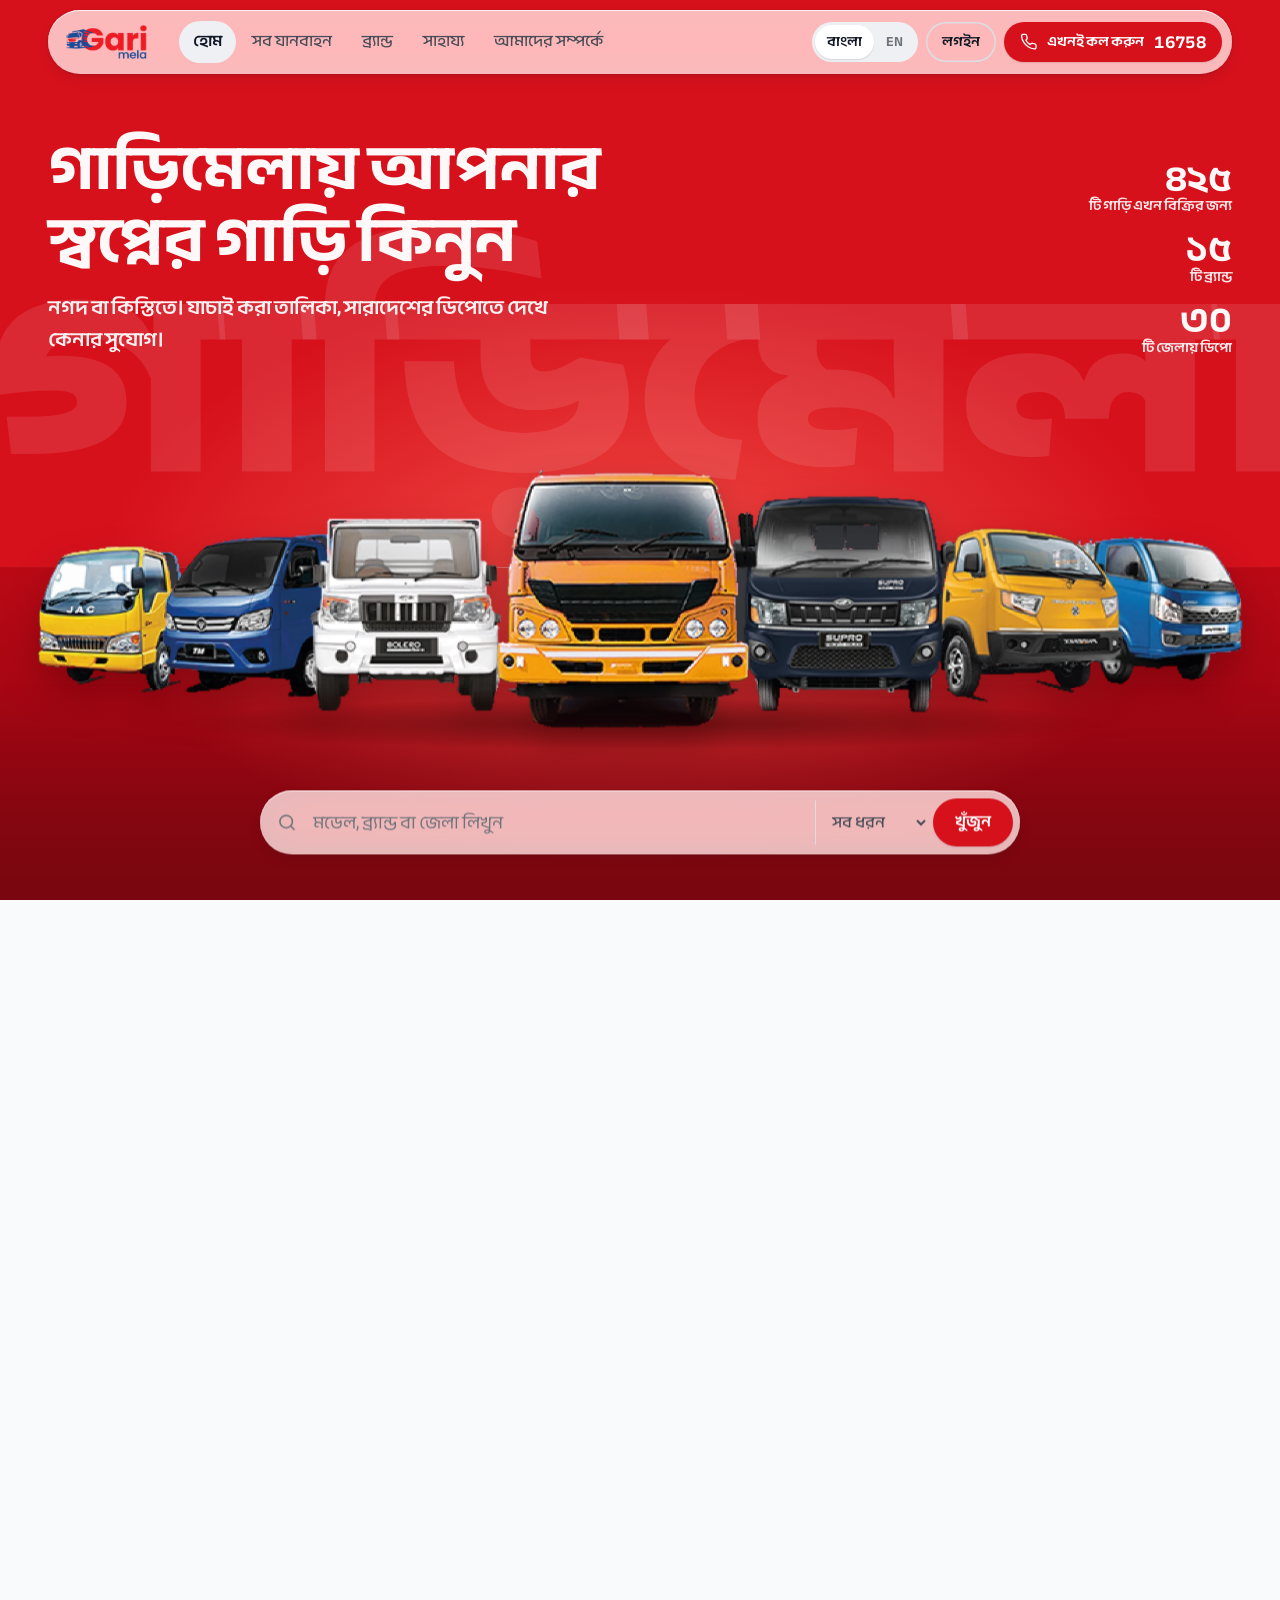
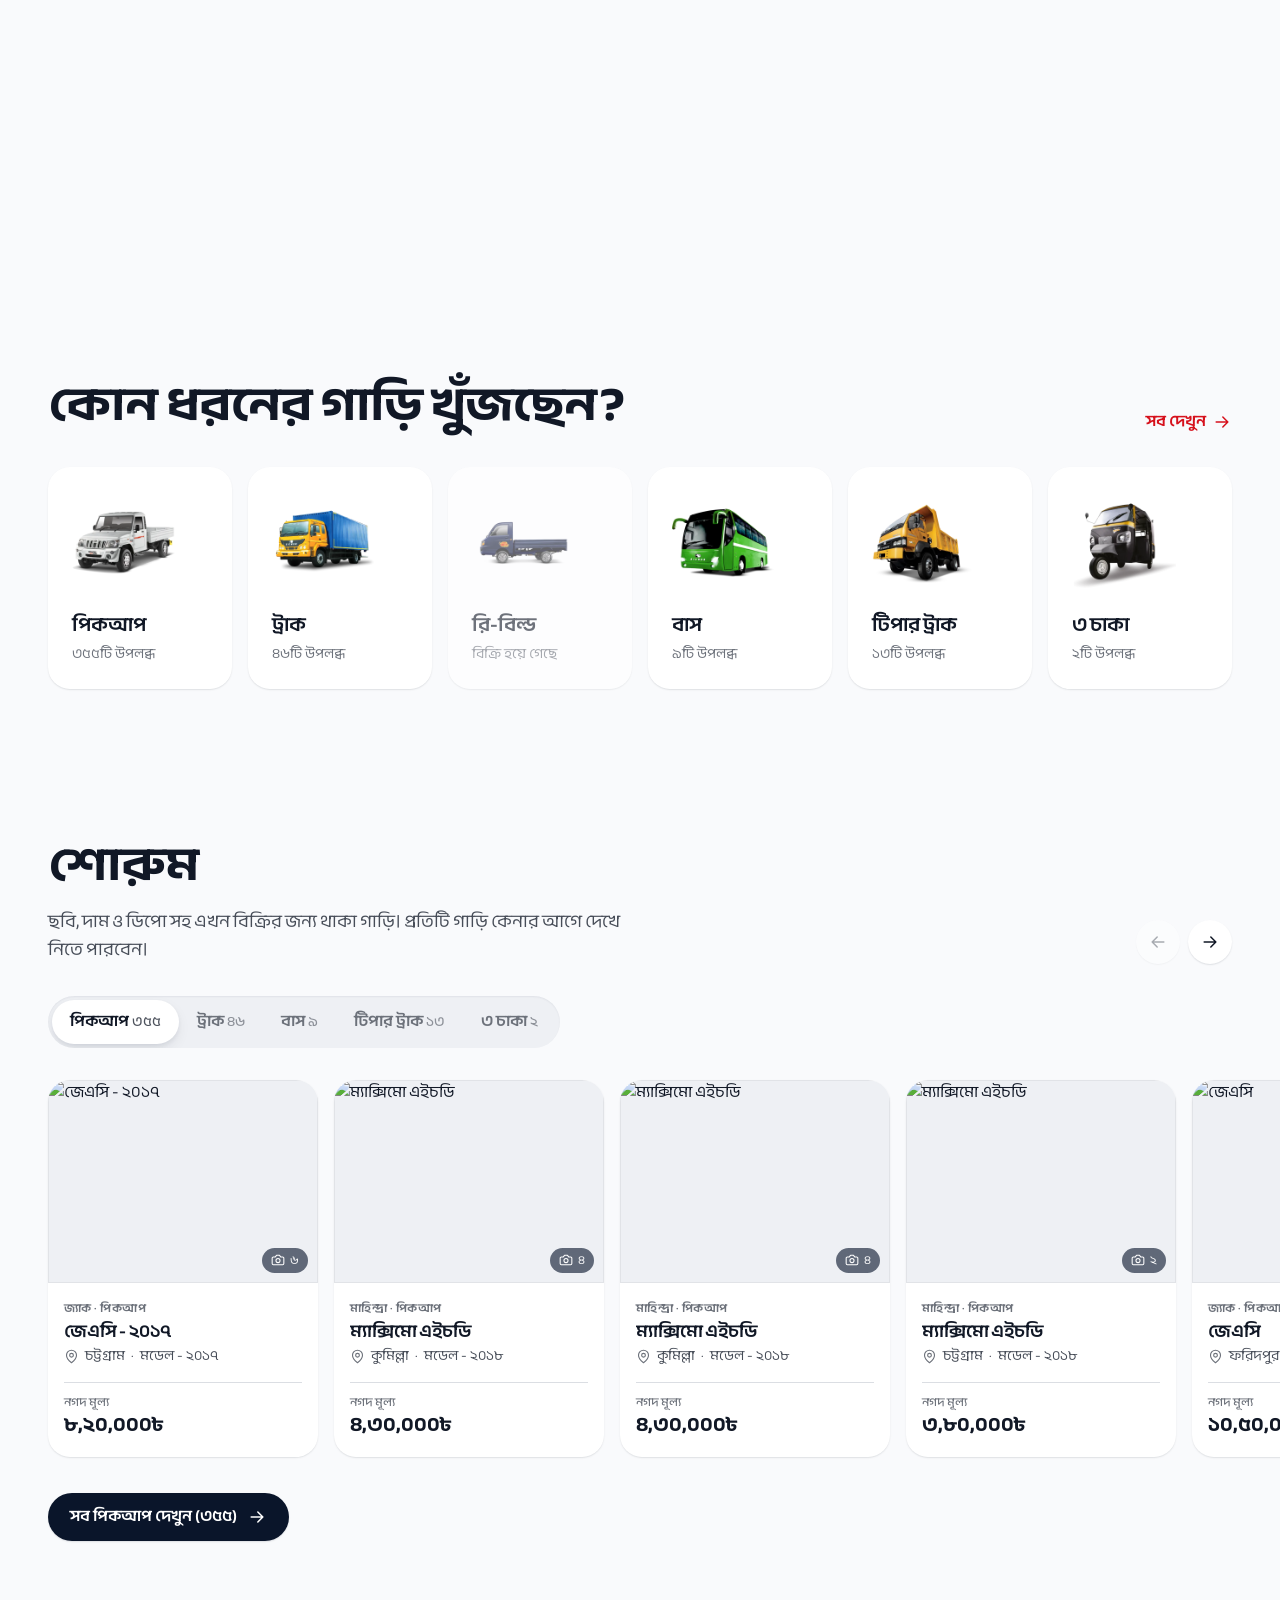
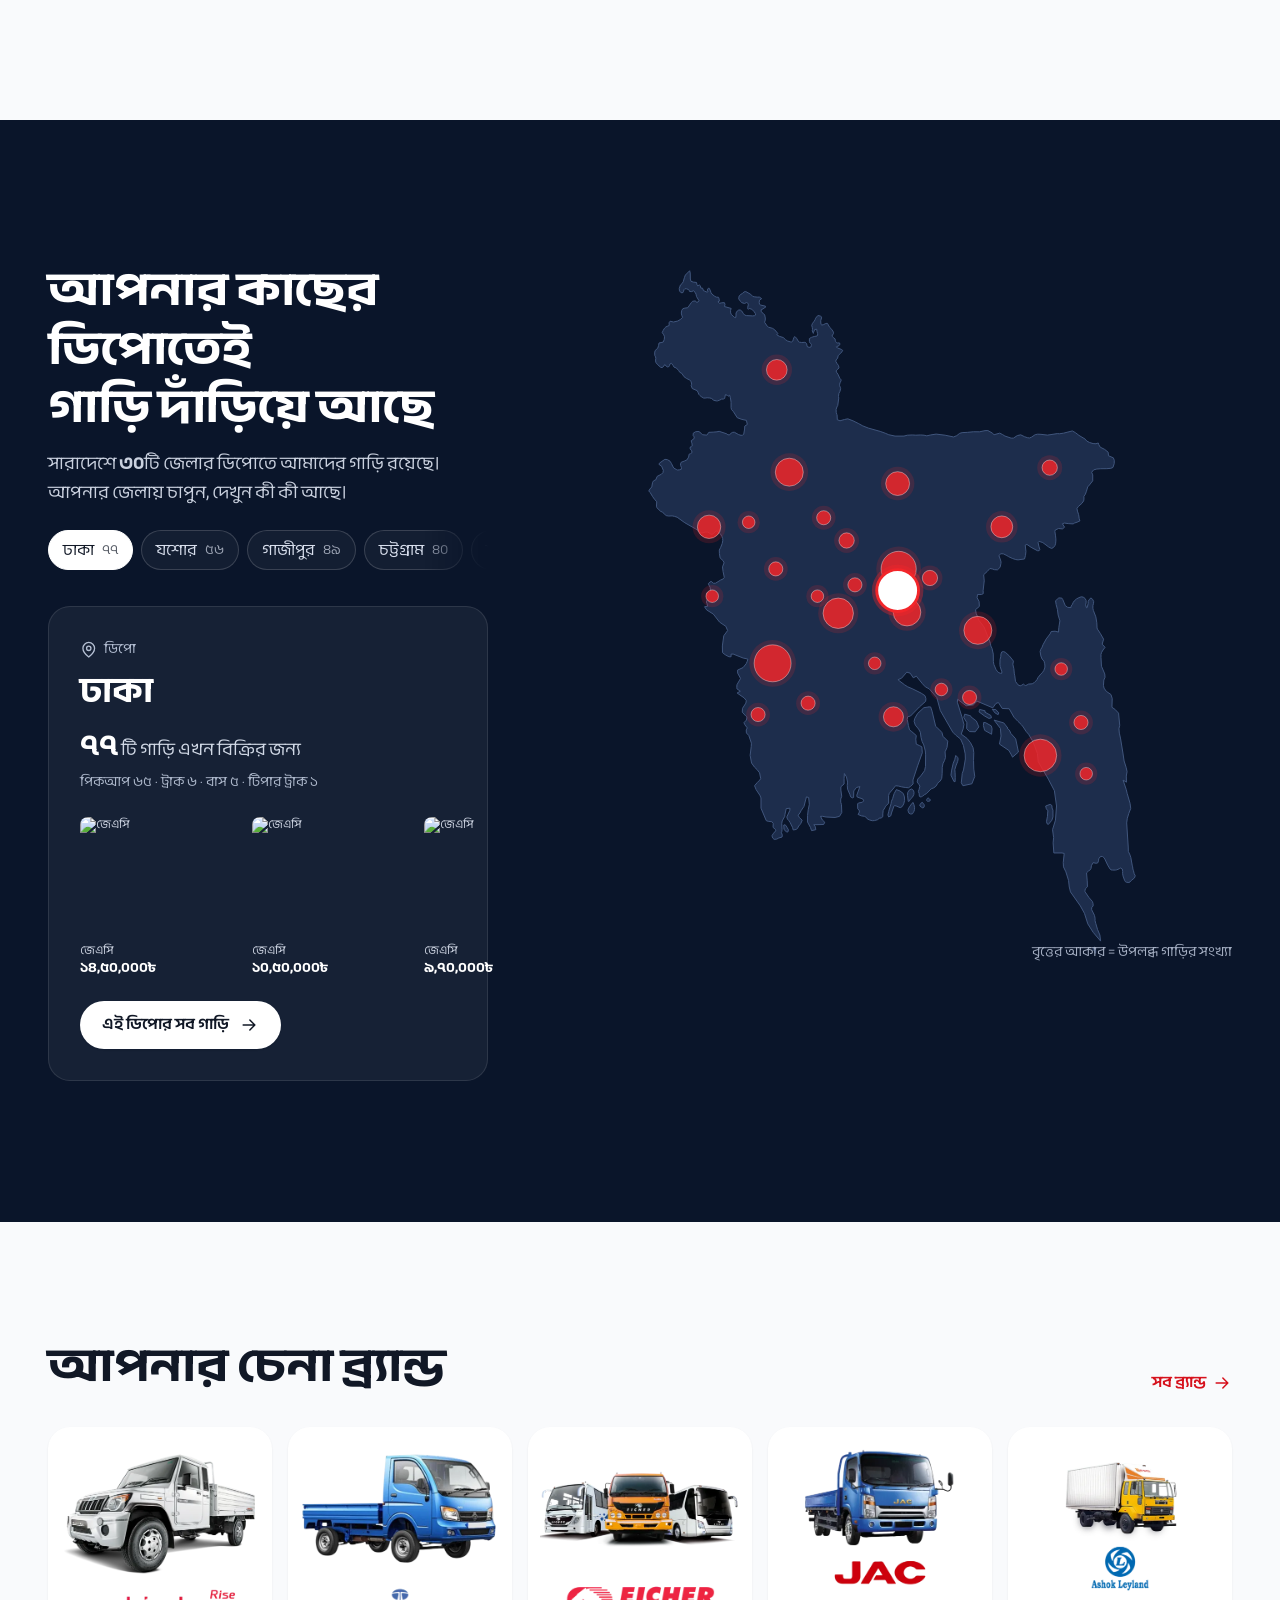
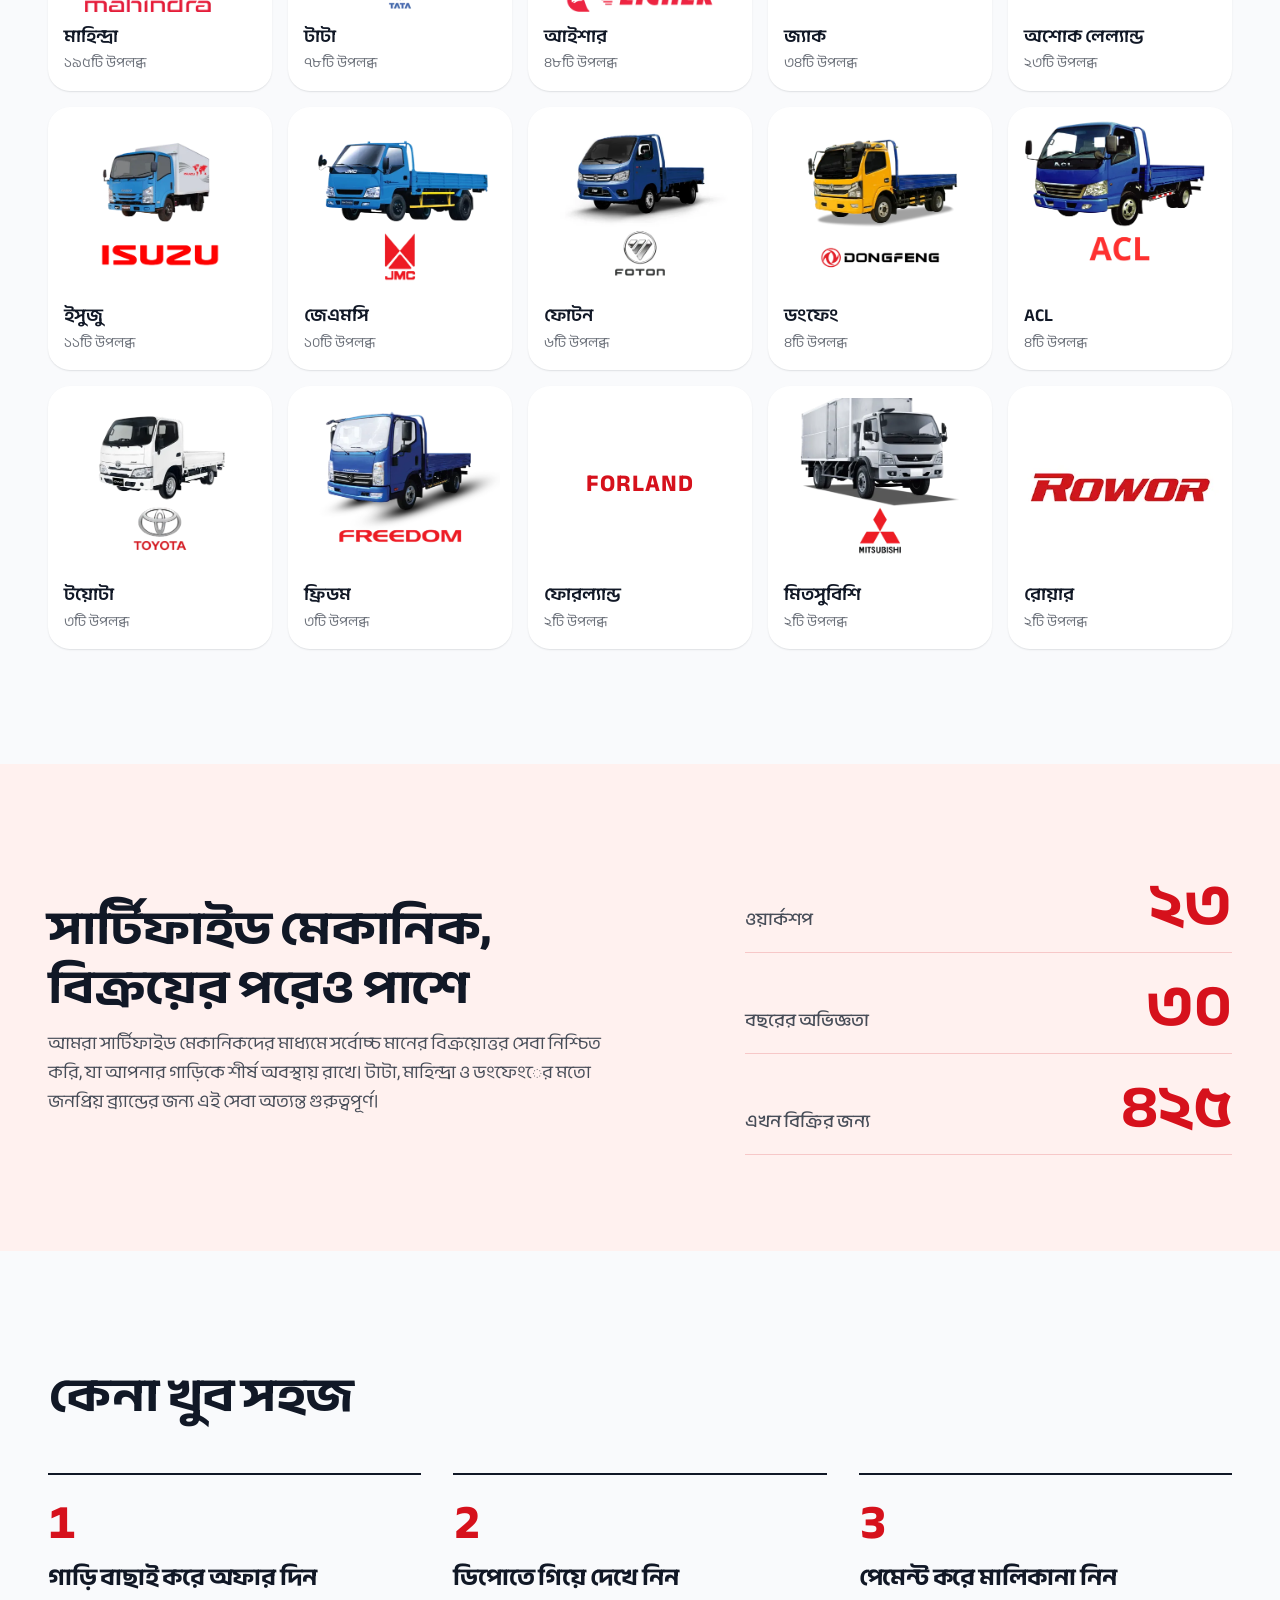
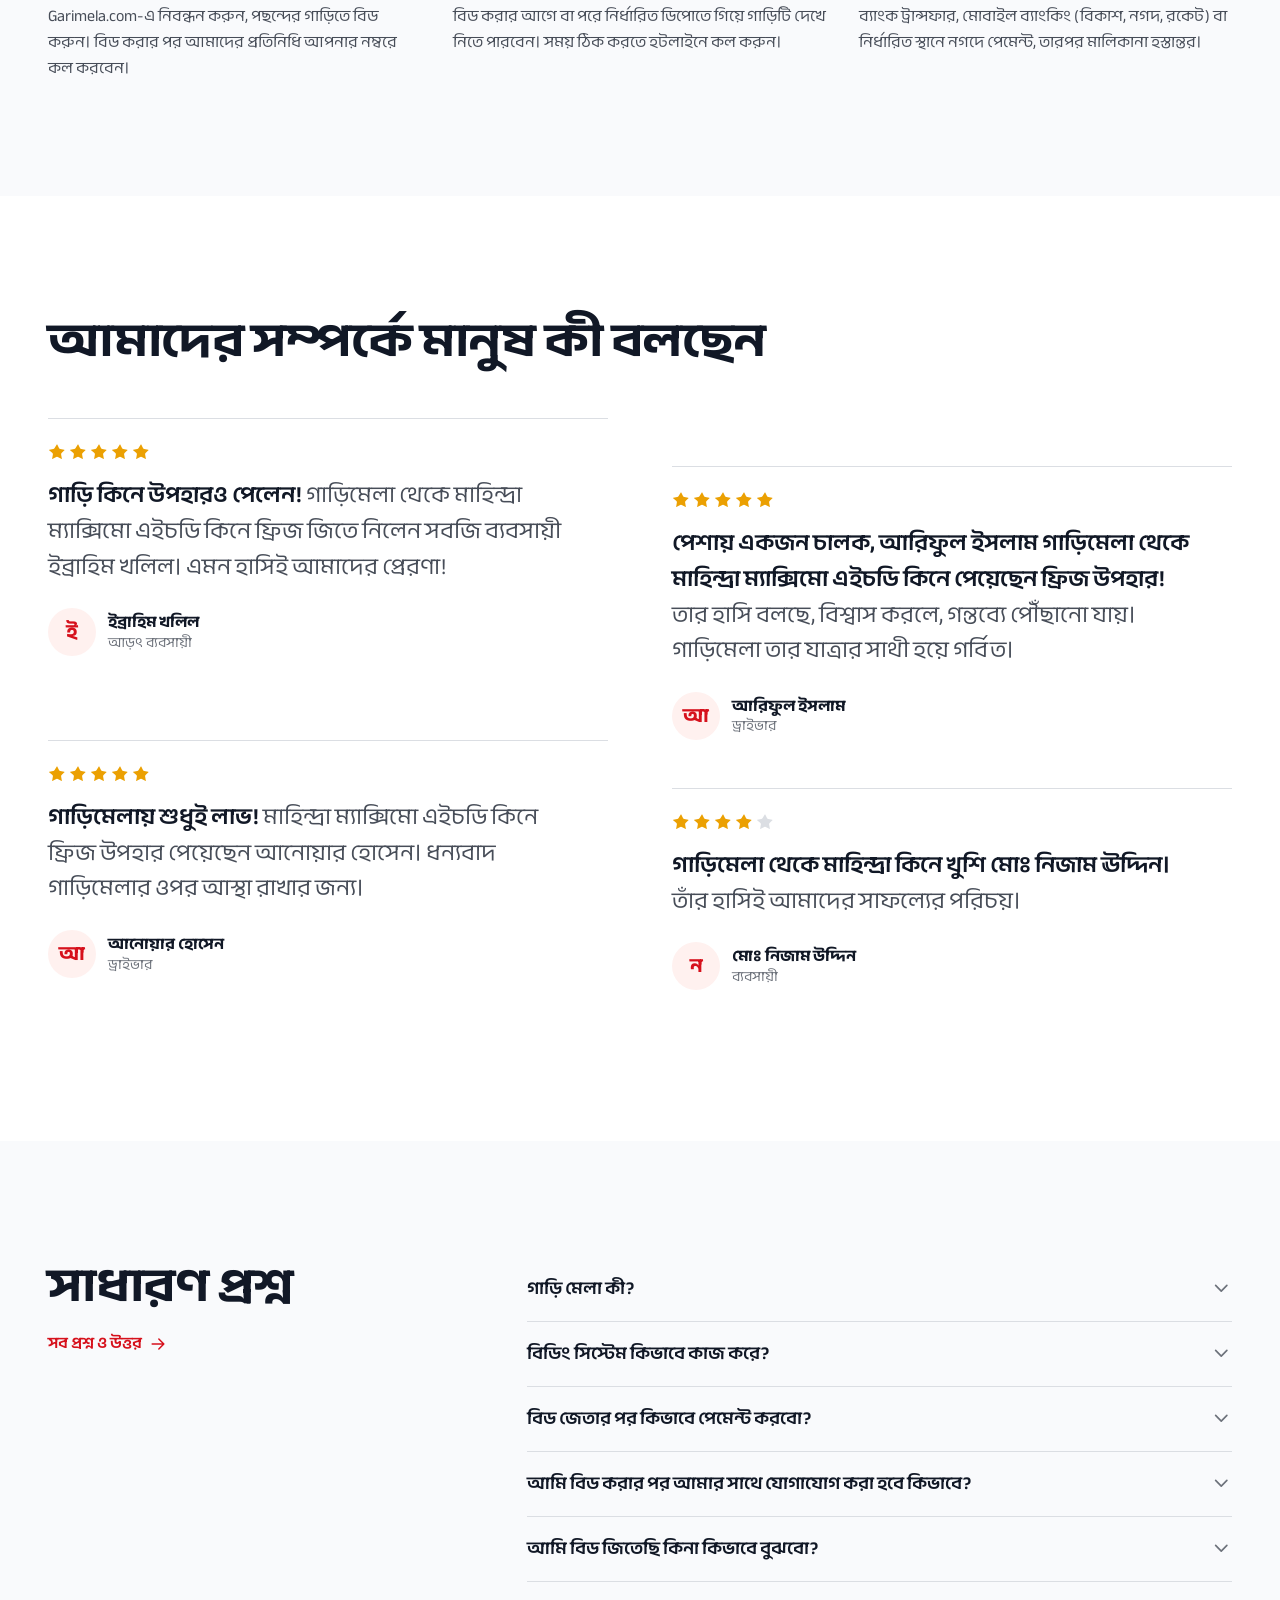
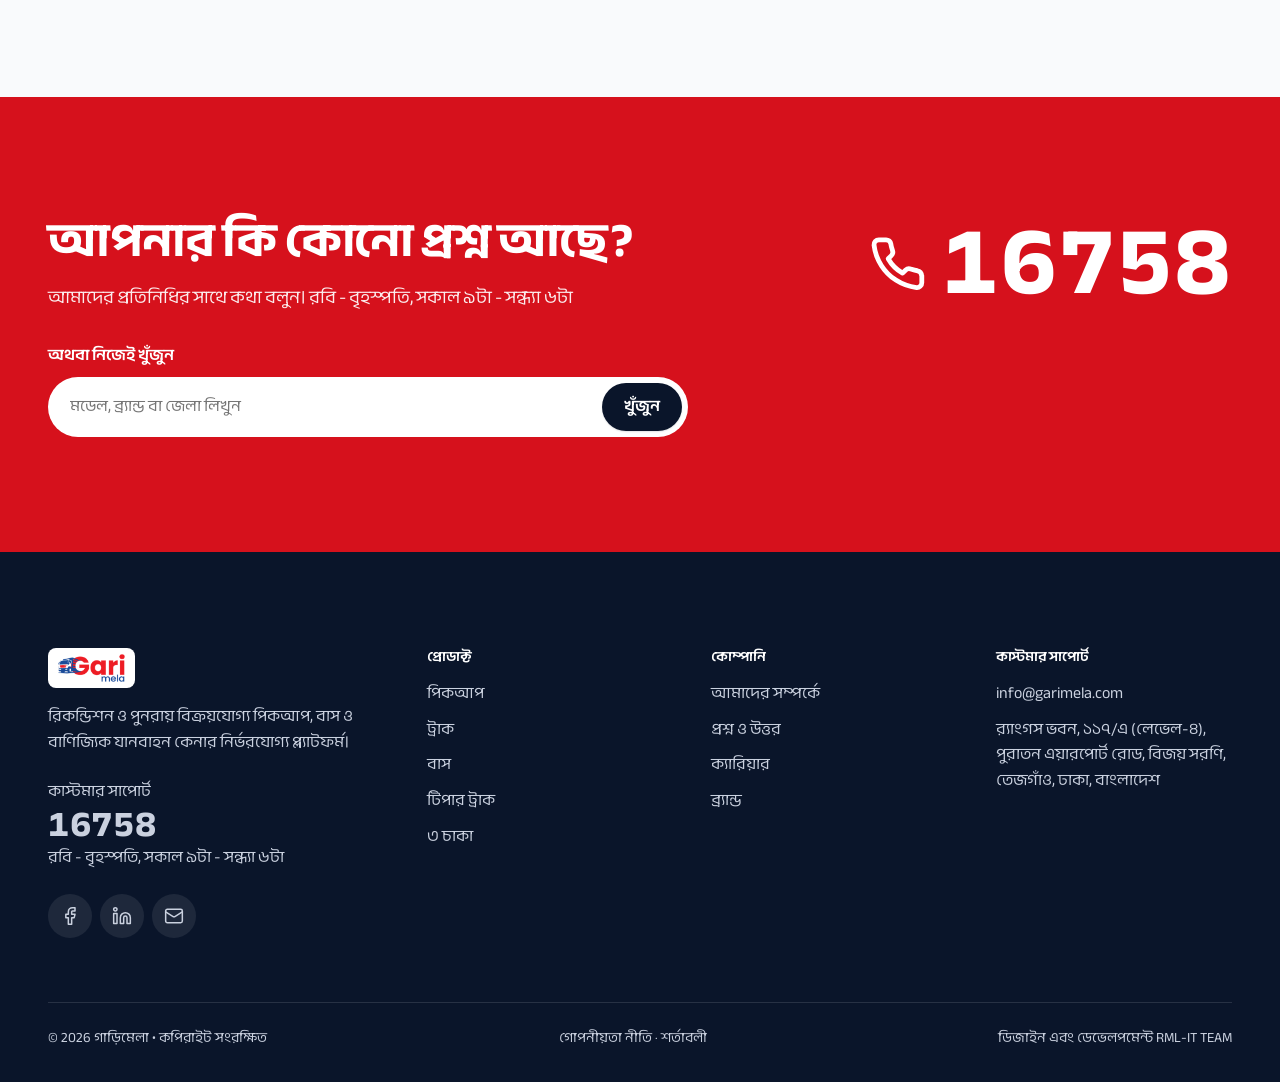
==== index.html @ 18e44ff3 "Gari Mela redesign: homepage + full site preview Static rebuild of garimela.com: layered hero, depot" ====
<!doctype html>
<html lang="bn">
<head>
  <meta charset="utf-8">
  <meta name="viewport" content="width=device-width, initial-scale=1, viewport-fit=cover">
  <title>গাড়িমেলা · Gari Mela | নগদ বা কিস্তিতে ব্যবহৃত পিকআপ, ট্রাক ও বাস</title>
  <meta name="description" content="গাড়িমেলায় আপনার স্বপ্নের গাড়ি কিনুন নগদ বা কিস্তিতে। মাহিন্দ্রা, টাটা, আইশারসহ ১৫টি ব্র্যান্ডের ব্যবহৃত পিকআপ, ট্রাক ও বাস, সারাদেশের ডিপোতে।">
  <meta name="theme-color" content="#ED1C25">
  <meta property="og:title" content="গাড়িমেলা · Gari Mela">
  <meta property="og:description" content="নগদ বা কিস্তিতে ব্যবহৃত পিকআপ, ট্রাক ও বাস। হটলাইন ১৬৭৫৮">
  <meta property="og:image" content="assets/img/lineup-sm.webp">
  <link rel="icon" href="assets/img/favicon.png">
  <link rel="preconnect" href="https://fonts.googleapis.com">
  <link rel="preconnect" href="https://fonts.gstatic.com" crossorigin>
  <link rel="preconnect" href="https://garimela-storage.sgp1.cdn.digitaloceanspaces.com">
  <link rel="stylesheet" href="https://fonts.googleapis.com/css2?family=Anek+Bangla:wdth,wght@75..125,300..800&display=swap">
  <link rel="preload" as="image" href="assets/img/lineup.webp" media="(min-width: 700px)">
  <link rel="preload" as="image" href="assets/img/lineup-sm.webp" media="(max-width: 699px)">
  <link rel="stylesheet" href="assets/site.css">
  <script src="assets/site.js" defer></script>
</head>
<body data-page="home" class="is-home">
<header id="site-header"></header>

<main id="main">

  <!-- ============ HERO: four planes on one scroll value ============ -->
  <section class="hero" aria-labelledby="hero-title">
    <div class="hero__stage">
      <div class="hero__back" aria-hidden="true"></div>
      <p class="hero__word" aria-hidden="true"><span data-lang="bn">গাড়িমেলা</span><span data-lang="en">GARI MELA</span></p>

      <div class="hero__copy wrap">
        <h1 id="hero-title">
          <span data-lang="bn">গাড়িমেলায় আপনার স্বপ্নের গাড়ি কিনুন</span>
          <span data-lang="en">Buy your dream vehicle at Gari Mela</span>
        </h1>
        <p class="hero__sub">
          <span data-lang="bn">নগদ বা কিস্তিতে। যাচাই করা তালিকা, সারাদেশের ডিপোতে দেখে কেনার সুযোগ।</span>
          <span data-lang="en">Cash or installments. Verified listings you can inspect at depots across the country.</span>
        </p>
        <ul class="hero__facts" aria-label="Gari Mela in numbers">
          <li><strong class="num" data-count="available">425</strong><span data-lang="bn">টি গাড়ি এখন বিক্রির জন্য</span><span data-lang="en">vehicles for sale now</span></li>
          <li><strong class="num" data-count="brands">15</strong><span data-lang="bn">টি ব্র্যান্ড</span><span data-lang="en">brands</span></li>
          <li><strong class="num" data-count="depots">30</strong><span data-lang="bn">টি জেলায় ডিপো</span><span data-lang="en">districts with depots</span></li>
        </ul>
      </div>

      <p class="hero__beat" aria-hidden="true">
        <span data-lang="bn">যেকোনো ব্র্যান্ডের ব্যবহৃত<br>পিকআপ, ট্রাক ও বাস</span>
        <span data-lang="en">Used pickups, trucks<br>and buses from every brand</span>
      </p>

      <div class="hero__lineup">
        <picture>
          <source media="(max-width: 699px)" srcset="assets/img/lineup-sm.webp">
          <img src="assets/img/lineup.webp" width="2400" height="517" fetchpriority="high"
               alt="Seven pickups and trucks from JAC, Foton, Mahindra, Eicher and Tata lined up on the Gari Mela stage">
        </picture>
      </div>
      <div class="hero__floor" aria-hidden="true"></div>

      <form class="hero__search glass" data-search role="search" action="vehicles.html">
        <label class="sr-only" for="hq" data-i18n="searchBtn"></label>
        <span class="hero__search-icon"><svg class="icon" aria-hidden="true"><use href="assets/icons.svg#search"/></svg></span>
        <input id="hq" name="q" type="search" autocomplete="off" enterkeyhint="search" data-i18n-ph="searchPh">
        <label class="sr-only" for="ht" data-i18n="anyType"></label>
        <select id="ht" name="type"><option value="" data-i18n="anyType"></option></select>
        <button class="btn btn--primary" type="submit"><span data-i18n="searchBtn"></span></button>
      </form>
    </div>
  </section>

  <!-- ============ BODY TYPES ============ -->
  <section class="section section--types" aria-labelledby="types-title">
    <div class="wrap">
      <div class="section__head">
        <h2 class="h2" id="types-title"><span data-lang="bn">কোন ধরনের গাড়ি খুঁজছেন?</span><span data-lang="en">What are you looking for?</span></h2>
        <a class="link" href="vehicles.html"><span data-i18n="viewAll"></span><svg class="icon" aria-hidden="true"><use href="assets/icons.svg#arrow-right"/></svg></a>
      </div>
      <div class="types reveal" id="types">
        <div class="skel" style="height:180px"></div><div class="skel" style="height:180px"></div><div class="skel" style="height:180px"></div>
      </div>
    </div>
  </section>

  <!-- ============ SHOWROOM ============ -->
  <section class="section section--showroom" aria-labelledby="showroom-title">
    <div class="wrap">
      <div class="section__head">
        <div>
          <h2 class="h2" id="showroom-title"><span data-lang="bn">শোরুম</span><span data-lang="en">The showroom</span></h2>
          <p class="lede"><span data-lang="bn">ছবি, দাম ও ডিপো সহ এখন বিক্রির জন্য থাকা গাড়ি। প্রতিটি গাড়ি কেনার আগে দেখে নিতে পারবেন।</span><span data-lang="en">What's for sale right now, with photos, price and depot. Every vehicle can be inspected before you buy.</span></p>
        </div>
        <div class="rail-ctrl">
          <button type="button" id="showroom-prev" aria-label="Previous"><svg class="icon" aria-hidden="true"><use href="assets/icons.svg#arrow-left"/></svg></button>
          <button type="button" id="showroom-next" aria-label="Next"><svg class="icon" aria-hidden="true"><use href="assets/icons.svg#arrow-right"/></svg></button>
        </div>
      </div>
      <div class="seg glass" id="showroom-tabs" role="tablist" aria-label="Vehicle type"></div>
      <div class="rail" id="showroom-rail" aria-live="polite">
        <div class="skel" style="height:380px"></div><div class="skel" style="height:380px"></div><div class="skel" style="height:380px"></div><div class="skel" style="height:380px"></div>
      </div>
      <a class="btn btn--dark" id="showroom-more" href="vehicles.html"><span></span><svg class="icon" aria-hidden="true"><use href="assets/icons.svg#arrow-right"/></svg></a>
    </div>
  </section>

  <!-- ============ DEPOT MAP (signature) ============ -->
  <section class="section section--map" aria-labelledby="map-title">
    <div class="wrap map-grid">
      <div class="map-intro">
        <h2 class="h2" id="map-title"><span data-lang="bn">আপনার কাছের ডিপোতেই<br>গাড়ি দাঁড়িয়ে আছে</span><span data-lang="en">There's a vehicle parked<br>near you</span></h2>
        <p class="lede"><span data-lang="bn">সারাদেশে <b class="num" data-count="depots">30</b>টি জেলার ডিপোতে আমাদের গাড়ি রয়েছে। আপনার জেলায় চাপুন, দেখুন কী কী আছে।</span><span data-lang="en">Our stock sits at depots in <b class="num" data-count="depots">30</b> districts. Tap your district to see what's there.</span></p>
        <div class="depot-list" id="depot-list" aria-label="Districts"></div>
      </div>
      <figure class="map-figure">
        <svg id="bd-map" class="bd-map" role="img" aria-label="Map of Bangladesh with Gari Mela depots"></svg>
        <figcaption class="map-note"><span data-lang="bn">বৃত্তের আকার = উপলব্ধ গাড়ির সংখ্যা</span><span data-lang="en">Circle size = vehicles available</span></figcaption>
      </figure>
      <div class="depot-panel" id="depot-panel" aria-live="polite"></div>
    </div>
  </section>

  <!-- ============ BRANDS ============ -->
  <section class="section section--brands" aria-labelledby="brands-title">
    <div class="wrap">
      <div class="section__head">
        <h2 class="h2" id="brands-title"><span data-lang="bn">আপনার চেনা ব্র্যান্ড</span><span data-lang="en">Brands you already know</span></h2>
        <a class="link" href="brands.html"><span data-lang="bn">সব ব্র্যান্ড</span><span data-lang="en">All brands</span><svg class="icon" aria-hidden="true"><use href="assets/icons.svg#arrow-right"/></svg></a>
      </div>
      <div class="brand-wall reveal" id="brand-wall"></div>
    </div>
  </section>

  <!-- ============ TRUST (navy) ============ -->
  <section class="trust" aria-labelledby="trust-title">
    <div class="wrap trust__grid">
      <div>
        <h2 class="h2" id="trust-title"><span data-lang="bn">সার্টিফাইড মেকানিক, বিক্রয়ের পরেও পাশে</span><span data-lang="en">Certified mechanics, after the sale too</span></h2>
        <p class="lede"><span data-lang="bn">আমরা সার্টিফাইড মেকানিকদের মাধ্যমে সর্বোচ্চ মানের বিক্রয়োত্তর সেবা নিশ্চিত করি, যা আপনার গাড়িকে শীর্ষ অবস্থায় রাখে। টাটা, মাহিন্দ্রা ও ডংফেংের মতো জনপ্রিয় ব্র্যান্ডের জন্য এই সেবা অত্যন্ত গুরুত্বপূর্ণ।</span><span data-lang="en">We guarantee top-notch after-sales service by certified mechanics, keeping your vehicle in peak condition. It matters most for popular brands like Tata, Mahindra and Dongfeng.</span></p>
      </div>
      <dl class="trust__facts">
        <div><dt><span data-lang="bn">ওয়ার্কশপ</span><span data-lang="en">Workshops</span></dt><dd class="num"><span data-lang="bn">২৩</span><span data-lang="en">23</span></dd></div>
        <div><dt><span data-lang="bn">বছরের অভিজ্ঞতা</span><span data-lang="en">Years of experience</span></dt><dd class="num"><span data-lang="bn">৩০</span><span data-lang="en">30</span></dd></div>
        <div><dt><span data-lang="bn">এখন বিক্রির জন্য</span><span data-lang="en">For sale right now</span></dt><dd class="num" data-count="available">425</dd></div>
      </dl>
    </div>
  </section>

  <!-- ============ HOW BUYING WORKS (a real sequence) ============ -->
  <section class="section" aria-labelledby="how-title">
    <div class="wrap">
      <h2 class="h2" id="how-title"><span data-lang="bn">কেনা খুব সহজ</span><span data-lang="en">How buying works</span></h2>
      <ol class="steps reveal">
        <li>
          <span class="steps__n num">1</span>
          <h3><span data-lang="bn">গাড়ি বাছাই করে অফার দিন</span><span data-lang="en">Pick a vehicle, make an offer</span></h3>
          <p><span data-lang="bn">Garimela.com-এ নিবন্ধন করুন, পছন্দের গাড়িতে বিড করুন। বিড করার পর আমাদের প্রতিনিধি আপনার নম্বরে কল করবেন।</span><span data-lang="en">Register on Garimela.com and bid on the vehicle you like. A representative calls your registered number after you bid.</span></p>
        </li>
        <li>
          <span class="steps__n num">2</span>
          <h3><span data-lang="bn">ডিপোতে গিয়ে দেখে নিন</span><span data-lang="en">Inspect it at the depot</span></h3>
          <p><span data-lang="bn">বিড করার আগে বা পরে নির্ধারিত ডিপোতে গিয়ে গাড়িটি দেখে নিতে পারবেন। সময় ঠিক করতে হটলাইনে কল করুন।</span><span data-lang="en">Visit the designated depot to see the vehicle before or after you bid. Call the hotline to set a time.</span></p>
        </li>
        <li>
          <span class="steps__n num">3</span>
          <h3><span data-lang="bn">পেমেন্ট করে মালিকানা নিন</span><span data-lang="en">Pay and take ownership</span></h3>
          <p><span data-lang="bn">ব্যাংক ট্রান্সফার, মোবাইল ব্যাংকিং (বিকাশ, নগদ, রকেট) বা নির্ধারিত স্থানে নগদে পেমেন্ট, তারপর মালিকানা হস্তান্তর।</span><span data-lang="en">Pay by bank transfer, mobile banking (bKash, Nagad, Rocket) or cash at a designated location, then transfer ownership.</span></p>
        </li>
      </ol>
    </div>
  </section>

  <!-- ============ VOICES ============ -->
  <section class="section section--voices" aria-labelledby="voices-title">
    <div class="wrap">
      <h2 class="h2" id="voices-title"><span data-lang="bn">আমাদের সম্পর্কে মানুষ কী বলছেন</span><span data-lang="en">What buyers say</span></h2>
      <div class="voices" id="voices"></div>
    </div>
  </section>

  <!-- ============ FAQ ============ -->
  <section class="section section--faq" aria-labelledby="faq-title">
    <div class="wrap faq-grid">
      <div>
        <h2 class="h2" id="faq-title"><span data-lang="bn">সাধারণ প্রশ্ন</span><span data-lang="en">Common questions</span></h2>
        <a class="link" href="help.html"><span data-lang="bn">সব প্রশ্ন ও উত্তর</span><span data-lang="en">All questions</span><svg class="icon" aria-hidden="true"><use href="assets/icons.svg#arrow-right"/></svg></a>
      </div>
      <div class="faqs" id="faqs"></div>
    </div>
  </section>

  <!-- ============ CLOSE: an input, and the number ============ -->
  <section class="close" aria-labelledby="close-title">
    <div class="wrap close__grid">
      <div>
        <h2 id="close-title"><span data-lang="bn">আপনার কি কোনো প্রশ্ন আছে?</span><span data-lang="en">Have a question?</span></h2>
        <p><span data-lang="bn">আমাদের প্রতিনিধির সাথে কথা বলুন।</span><span data-lang="en">Talk to one of our people.</span> <span data-i18n="hours"></span></p>
      </div>
      <a class="close__call" href="tel:16758">
        <svg class="icon" aria-hidden="true"><use href="assets/icons.svg#phone"/></svg>
        <span class="num">16758</span>
      </a>
      <form class="close__search" data-search role="search" action="vehicles.html">
        <label for="cq"><span data-lang="bn">অথবা নিজেই খুঁজুন</span><span data-lang="en">Or search yourself</span></label>
        <div>
          <input id="cq" name="q" type="search" enterkeyhint="search" data-i18n-ph="searchPh">
          <button class="btn btn--dark" type="submit" data-i18n="searchBtn"></button>
        </div>
      </form>
    </div>
  </section>
</main>

<footer id="site-footer"></footer>
</body>
</html>
---- assets/site.css ----
/* Gari Mela, rebuild design system.
   Brand: red #ED1C25 + navy (logo). Neutrals tinted toward the navy hue (262). */

:root {
  /* brand */
  --red-500: oklch(0.62 0.235 27);   /* #ED1C25, stage surface only */
  --red-600: oklch(0.555 0.22 27);   /* buttons / links, white text 4.9:1 */
  --red-700: oklch(0.48 0.19 27);
  --red-50:  oklch(0.97 0.018 27);
  --navy-900: oklch(0.2 0.045 262);
  --navy-800: oklch(0.27 0.07 262);
  --navy-600: oklch(0.42 0.13 262);  /* logo navy */
  --navy-100: oklch(0.94 0.02 262);

  /* neutrals */
  --bg: oklch(0.985 0.003 262);
  --surface: #fff;
  --sunk: oklch(0.955 0.006 262);
  --line: oklch(0.9 0.008 262);
  --ink: oklch(0.21 0.03 262);
  --ink-2: oklch(0.42 0.02 262);
  --ink-3: oklch(0.55 0.015 262);
  --ok: oklch(0.55 0.13 155);

  /* type */
  --font: "Anek Bangla", "Noto Sans Bengali", system-ui, sans-serif;
  --t-12: 0.75rem; --t-14: 0.875rem; --t-16: 1rem; --t-18: 1.125rem; --t-20: 1.25rem;
  --t-24: 1.5rem; --t-30: 1.875rem; --t-36: 2.25rem; --t-48: 3rem; --t-60: 3.75rem;

  /* space */
  --s-1: 4px; --s-2: 8px; --s-3: 12px; --s-4: 16px; --s-5: 24px; --s-6: 32px;
  --s-7: 48px; --s-8: 64px; --s-9: 96px; --s-10: 128px;
  --gutter: clamp(16px, 4vw, 48px);
  --max: 1240px;

  /* shape + depth (light from above, two-part shadows tinted navy) */
  --r-sm: 8px; --r-md: 14px; --r-lg: 22px; --r-xl: 32px; --r-pill: 999px;
  --sh-sm: 0 1px 2px oklch(0.2 0.05 262 / .08), 0 1px 1px oklch(0.2 0.05 262 / .04);
  --sh-md: 0 6px 16px -4px oklch(0.2 0.05 262 / .12), 0 2px 4px oklch(0.2 0.05 262 / .06);
  --sh-lg: 0 24px 48px -16px oklch(0.2 0.05 262 / .22), 0 6px 12px -6px oklch(0.2 0.05 262 / .1);

  /* motion */
  --ease-out: cubic-bezier(0.22, 1, 0.36, 1);
  --ease-in-out: cubic-bezier(0.65, 0, 0.35, 1);
  --d-fast: 160ms; --d-med: 280ms; --d-slow: 520ms;

  /* z scale */
  --z-sticky: 20; --z-nav: 40; --z-sheet: 60; --z-toast: 80;
}

*, *::before, *::after { box-sizing: border-box; }
html { -webkit-text-size-adjust: 100%; scroll-padding-top: 96px; }
body {
  margin: 0; background: var(--bg); color: var(--ink);
  font-family: var(--font); font-size: var(--t-16); line-height: 1.6;
  font-variation-settings: "wdth" 100;
  -webkit-font-smoothing: antialiased; text-rendering: optimizeLegibility;
}
img { max-width: 100%; display: block; }
a { color: inherit; }
button, input, select { font: inherit; color: inherit; }
h1, h2, h3, h4 { margin: 0; line-height: 1.22; letter-spacing: -0.01em; text-wrap: balance; font-weight: 700; }
p { margin: 0; text-wrap: pretty; }
:focus-visible { outline: 2.5px solid var(--navy-600); outline-offset: 3px; border-radius: 6px; }
.sr-only { position: absolute; width: 1px; height: 1px; overflow: hidden; clip: rect(0 0 0 0); white-space: nowrap; }
.skip { position: absolute; left: 12px; top: -60px; z-index: 100; background: var(--ink); color: #fff; padding: 10px 16px; border-radius: var(--r-sm); }
.skip:focus { top: 12px; }
.wrap { width: min(var(--max), 100% - 2 * var(--gutter)); margin-inline: auto; }
.num { font-variant-numeric: tabular-nums; }
.icon { width: 1.25em; height: 1.25em; flex: none; stroke: currentColor; fill: none; stroke-width: 1.8; stroke-linecap: round; stroke-linejoin: round; }

/* language blocks */
html[lang="bn"] [data-lang="en"], html[lang="en"] [data-lang="bn"] { display: none !important; }

/* ---------- buttons ---------- */
.btn {
  --bg-c: var(--surface); --fg-c: var(--ink);
  display: inline-flex; align-items: center; justify-content: center; gap: 10px;
  min-height: 48px; padding: 0 22px; border-radius: var(--r-pill); border: 0;
  background: var(--bg-c); color: var(--fg-c); font-weight: 600; font-size: var(--t-16);
  text-decoration: none; cursor: pointer; white-space: nowrap; touch-action: manipulation;
  box-shadow: var(--sh-sm);
  transition: transform var(--d-fast) var(--ease-out), background-color var(--d-fast), box-shadow var(--d-fast);
}
.btn:hover { box-shadow: var(--sh-md); }
.btn:active { transform: scale(0.97); box-shadow: var(--sh-sm); }
.btn--primary { --bg-c: var(--red-600); --fg-c: #fff; }
.btn--primary:hover { --bg-c: var(--red-700); }
.btn--dark { --bg-c: var(--navy-900); --fg-c: #fff; }
.btn--ghost { --bg-c: transparent; box-shadow: inset 0 0 0 1.5px var(--line); }
.btn--ghost:hover { box-shadow: inset 0 0 0 1.5px var(--ink-3); }
.btn--sm { min-height: 40px; padding: 0 16px; font-size: var(--t-14); }
.link { color: var(--red-600); font-weight: 600; text-decoration: none; display: inline-flex; align-items: center; gap: 6px; }
.link:hover { text-decoration: underline; text-underline-offset: 4px; }
.link .icon { transition: transform var(--d-fast) var(--ease-out); }
.link:hover .icon { transform: translateX(3px); }

/* ---------- glass (only on things you touch) ---------- */
.glass {
  background: oklch(1 0 0 / 0.72);
  backdrop-filter: blur(22px) saturate(180%);
  -webkit-backdrop-filter: blur(22px) saturate(180%);
  box-shadow: inset 0 1px 0 oklch(1 0 0 / .8), 0 0 0 1px oklch(0.2 0.05 262 / .06), var(--sh-md);
}
@media (prefers-reduced-transparency: reduce) {
  .glass { background: #fff; backdrop-filter: none; -webkit-backdrop-filter: none; }
}

/* ---------- header ---------- */
.site-header { position: sticky; top: 0; z-index: var(--z-nav); padding: 10px var(--gutter) 0; min-height: 76px; }
.nav {
  max-width: calc(var(--max) + 24px); margin-inline: auto;
  display: flex; align-items: center; gap: var(--s-4);
  height: 64px; padding: 0 10px 0 18px; border-radius: var(--r-pill);
  transition: box-shadow var(--d-med);
}
.nav__logo img { height: 34px; width: auto; }
.nav__links { display: flex; gap: 2px; margin-left: var(--s-4); }
.nav__links a {
  padding: 8px 14px; border-radius: var(--r-pill); text-decoration: none; font-weight: 500; color: var(--ink-2);
  transition: background-color var(--d-fast), color var(--d-fast);
}
.nav__links a:hover { background: var(--sunk); color: var(--ink); }
.nav__links a[aria-current="page"] { color: var(--ink); background: var(--sunk); font-weight: 600; }
.nav__end { margin-left: auto; display: flex; align-items: center; gap: var(--s-2); }
.lang { display: flex; padding: 3px; border-radius: var(--r-pill); background: var(--sunk); }
.lang button {
  border: 0; background: none; min-height: 34px; padding: 0 12px; border-radius: var(--r-pill);
  font-size: var(--t-14); font-weight: 600; color: var(--ink-3); cursor: pointer;
}
.lang button[aria-pressed="true"] { background: #fff; color: var(--ink); box-shadow: var(--sh-sm); }
.nav__call .num { font-size: var(--t-18); letter-spacing: 0.02em; }
.nav__menu { display: none; border: 0; background: var(--sunk); width: 44px; height: 44px; border-radius: 50%; cursor: pointer; }
.nav__menu .icon { width: 22px; height: 22px; margin: auto; }

.sheet {
  position: fixed; inset: 0; z-index: var(--z-sheet); display: grid; align-items: end;
  background: oklch(0.2 0.05 262 / .45); opacity: 0; pointer-events: none; transition: opacity var(--d-med);
}
.sheet[data-open] { opacity: 1; pointer-events: auto; }
.sheet__panel {
  background: #fff; border-radius: var(--r-xl) var(--r-xl) 0 0; padding: var(--s-5) var(--gutter) calc(var(--s-6) + env(safe-area-inset-bottom));
  transform: translateY(100%); transition: transform var(--d-slow) var(--ease-out);
}
.sheet[data-open] .sheet__panel { transform: none; }
.sheet__grab { width: 40px; height: 5px; border-radius: 3px; background: var(--line); margin: 0 auto var(--s-4); }
.sheet nav a { display: flex; align-items: center; justify-content: space-between; padding: 14px 4px; font-size: var(--t-20); font-weight: 600; text-decoration: none; border-bottom: 1px solid var(--line); }
.sheet .btn { width: 100%; margin-top: var(--s-5); }

@media (max-width: 960px) {
  .nav__links, .nav__login { display: none; }
  .nav__menu { display: grid; }
}
@media (max-width: 560px) {
  .nav { padding-left: 14px; gap: var(--s-2); }
  .nav__logo img { height: 28px; }
  .nav__call span[data-i18n] { display: none; }
  .nav__call { padding: 0 14px; }
}

/* ---------- sections ---------- */
.section { padding-block: clamp(var(--s-8), 9vw, var(--s-10)); }
.section__head { display: flex; align-items: end; justify-content: space-between; gap: var(--s-5); margin-bottom: var(--s-6); flex-wrap: wrap; }
.h2 { font-size: clamp(var(--t-30), 4vw, var(--t-48)); font-variation-settings: "wdth" 108; }
.lede { font-size: var(--t-18); color: var(--ink-2); max-width: 58ch; margin-top: var(--s-3); }
.kicker { font-size: var(--t-14); font-weight: 600; color: var(--red-600); margin-bottom: var(--s-2); }

/* ---------- vehicle card (one label schema everywhere) ---------- */
.vcard {
  position: relative; display: flex; flex-direction: column; background: var(--surface);
  border-radius: var(--r-lg); overflow: hidden; text-decoration: none; box-shadow: var(--sh-sm);
  transition: transform var(--d-med) var(--ease-out), box-shadow var(--d-med) var(--ease-out);
}
.vcard:hover { transform: translateY(-4px); box-shadow: var(--sh-lg); }
.vcard:active { transform: scale(0.985); }
.vcard__media { position: relative; aspect-ratio: 4 / 3; background: var(--sunk); overflow: hidden; }
.vcard__media img { width: 100%; height: 100%; object-fit: cover; transition: transform var(--d-slow) var(--ease-out); }
.vcard:hover .vcard__media img { transform: scale(1.04); }
.vcard__media::after { content: ""; position: absolute; inset: 0; box-shadow: inset 0 0 0 1px oklch(0 0 0 / .05); border-radius: inherit; }
.vcard__photos { position: absolute; right: 10px; bottom: 10px; display: inline-flex; align-items: center; gap: 5px; padding: 3px 9px; border-radius: var(--r-pill); background: oklch(0.2 0.05 262 / .62); color: #fff; font-size: var(--t-12); backdrop-filter: blur(8px); }
.vcard__photos .icon { width: 14px; height: 14px; }
.badge { position: absolute; left: 10px; top: 10px; padding: 4px 10px; border-radius: var(--r-pill); font-size: var(--t-12); font-weight: 600; background: #fff; color: var(--ink); box-shadow: var(--sh-sm); }
.badge--sold { background: var(--navy-900); color: #fff; }
.vcard__body { display: grid; gap: 2px; padding: var(--s-4) var(--s-4) var(--s-4); }
.vcard__brand { font-size: var(--t-12); font-weight: 600; color: var(--ink-3); letter-spacing: 0.04em; text-transform: uppercase; }
.vcard__title { font-size: var(--t-18); font-weight: 600; line-height: 1.3; overflow: hidden; display: -webkit-box; -webkit-line-clamp: 1; -webkit-box-orient: vertical; }
.vcard__meta { display: flex; align-items: center; gap: 6px; font-size: var(--t-14); color: var(--ink-2); }
.vcard__meta .icon { width: 15px; height: 15px; color: var(--ink-3); }
.vcard__price { display: flex; align-items: baseline; justify-content: space-between; gap: var(--s-3); margin-top: var(--s-3); padding-top: var(--s-3); border-top: 1px solid var(--line); }
.price { font-size: var(--t-20); font-weight: 700; color: var(--ink); font-variant-numeric: tabular-nums; }
.price small { font-size: var(--t-12); font-weight: 500; color: var(--ink-3); display: block; line-height: 1.2; }
.price--inst { font-size: var(--t-14); font-weight: 600; color: var(--ink-2); text-align: right; }
.vcard--sold .vcard__media img { filter: grayscale(0.6); opacity: .8; }
.vcard--sold .price { color: var(--ink-3); }

.grid { display: grid; grid-template-columns: repeat(auto-fill, minmax(260px, 1fr)); gap: var(--s-5); }

/* rail */
.rail { display: grid; grid-auto-flow: column; grid-auto-columns: minmax(270px, 300px); gap: var(--s-4);
  overflow-x: auto; scroll-snap-type: x mandatory; scroll-padding-inline: var(--gutter);
  padding: 8px var(--gutter) 28px; margin-inline: calc(-1 * var(--gutter)); scrollbar-width: none; overscroll-behavior-x: contain; }
.rail::-webkit-scrollbar { display: none; }
.rail > * { scroll-snap-align: start; }
.rail-ctrl { display: flex; gap: var(--s-2); }
.rail-ctrl button { width: 44px; height: 44px; border-radius: 50%; border: 0; background: #fff; box-shadow: var(--sh-sm); cursor: pointer; display: grid; place-items: center; transition: transform var(--d-fast); }
.rail-ctrl button:active { transform: scale(0.94); }
.rail-ctrl button:disabled { opacity: .35; cursor: default; }

/* skeleton */
.skel { background: linear-gradient(90deg, var(--sunk), oklch(0.97 0.004 262), var(--sunk)); background-size: 200% 100%; animation: skel 1.4s ease-in-out infinite; border-radius: var(--r-lg); }
@keyframes skel { to { background-position: -200% 0; } }

/* ---------- footer ---------- */
.site-footer { background: var(--navy-900); color: oklch(0.86 0.02 262); padding-block: var(--s-9) var(--s-6); margin-top: var(--s-9); }
.site-footer a { text-decoration: none; color: inherit; }
.site-footer a:hover { color: #fff; text-decoration: underline; text-underline-offset: 4px; }
.footer__top { display: grid; grid-template-columns: 1.4fr repeat(3, 1fr); gap: var(--s-7); }
.footer__brand img { height: 40px; width: auto; background: #fff; padding: 6px 10px; border-radius: var(--r-sm); }
.footer__brand p { margin-top: var(--s-4); max-width: 34ch; }
.footer__hot { margin-top: var(--s-5); display: inline-grid; gap: 2px; color: #fff; }
.footer__hot strong { font-size: var(--t-36); line-height: 1; letter-spacing: 0.02em; }
.site-footer h3 { font-size: var(--t-14); font-weight: 600; color: #fff; margin-bottom: var(--s-4); }
.site-footer ul { list-style: none; margin: 0; padding: 0; display: grid; gap: 10px; }
.footer__bottom { display: flex; flex-wrap: wrap; gap: var(--s-4); justify-content: space-between; margin-top: var(--s-8); padding-top: var(--s-5); border-top: 1px solid oklch(1 0 0 / .12); font-size: var(--t-14); }
.social { display: flex; gap: var(--s-2); margin-top: var(--s-5); }
.social a { width: 44px; height: 44px; border-radius: 50%; display: grid; place-items: center; background: oklch(1 0 0 / .08); }
.social a:hover { background: oklch(1 0 0 / .16); text-decoration: none; }
@media (max-width: 860px) { .footer__top { grid-template-columns: 1fr 1fr; } .footer__brand { grid-column: 1 / -1; } }

/* ---------- inner page header ---------- */
.page-hero { padding-block: var(--s-8) var(--s-6); }
.page-hero h1 { font-size: clamp(var(--t-36), 5vw, var(--t-60)); font-variation-settings: "wdth" 110; }
.crumbs { display: flex; gap: 8px; font-size: var(--t-14); color: var(--ink-3); margin-bottom: var(--s-4); flex-wrap: wrap; }
.crumbs a { text-decoration: none; }
.crumbs a:hover { color: var(--ink); text-decoration: underline; }
.prose { max-width: 70ch; font-size: var(--t-18); color: var(--ink-2); }
.prose > * + * { margin-top: 1em; }
.prose h2 { font-size: var(--t-24); color: var(--ink); margin-top: 1.8em; }
.prose h3 { font-size: var(--t-20); color: var(--ink); margin-top: 1.4em; }
.prose ul { padding-left: 1.2em; }
.prose li + li { margin-top: .4em; }
.prose strong { color: var(--ink); }

/* =====================================================================
   HOME
   ===================================================================== */

/* ---------- hero: back plate, wordmark, lineup, floor, glass dock ---------- */
.hero { --p: 0; --copy: 0; --beat: 0; --exit: 0; position: relative; height: 210svh; margin-top: -86px; }
.hero__stage {
  position: sticky; top: 0; height: 100svh; min-height: 620px; overflow: hidden;
  background: var(--red-600); color: #fff; isolation: isolate;
  clip-path: inset(calc(var(--exit) * 3%) calc(var(--exit) * 3.5%) round calc(var(--exit) * 44px));
}
.hero__back {
  position: absolute; inset: 0; z-index: -1;
  background:
    radial-gradient(60% 46% at 50% 64%, oklch(0.66 0.2 27 / .9), transparent 70%),
    linear-gradient(to bottom, transparent 63%, oklch(0.5 0.2 27) 63%, oklch(0.4 0.16 26) 100%);
}
.hero__back::after { /* horizon line catching light */
  content: ""; position: absolute; left: 0; right: 0; top: 63%; height: 1px;
  background: linear-gradient(90deg, transparent, oklch(1 0 0 / .35), transparent);
}
.hero__word {
  position: absolute; left: 50%; top: 31%; z-index: 0; margin: 0; white-space: nowrap;
  font-size: clamp(6rem, 21vw, 21rem); line-height: .8; font-weight: 800; font-variation-settings: "wdth" 125;
  letter-spacing: -0.03em; color: oklch(1 0 0 / .1);
  transform: translate(-50%, calc(var(--p) * 30%)) scale(calc(1 - var(--p) * .08));
}
.hero__copy {
  position: absolute; inset: clamp(108px, 15vh, 150px) 0 auto; z-index: 3;
  display: grid; grid-template-columns: 1fr auto; column-gap: var(--s-7); align-items: end;
  transform: translateY(calc(var(--copy) * -70px)); opacity: calc(1 - var(--copy) * 1.15);
}
.hero__copy h1 { grid-column: 1; font-size: clamp(2.25rem, 5vw, 4.25rem); line-height: 1.12; font-variation-settings: "wdth" 104; max-width: 15ch; }
.hero__sub { grid-column: 1; margin-top: var(--s-4); font-size: var(--t-20); font-weight: 600; max-width: 44ch; color: oklch(1 0 0 / .96); }
.hero__facts { grid-column: 2; grid-row: 1 / span 2; list-style: none; margin: 0; padding: 0; display: grid; gap: var(--s-4); text-align: right; }
.hero__facts li { display: grid; line-height: 1.2; font-size: var(--t-14); font-weight: 600; color: oklch(1 0 0 / .92); }
.hero__facts strong { font-size: var(--t-36); font-weight: 700; line-height: 1.05; color: #fff; }
.hero__beat {
  position: absolute; left: 0; right: 0; top: 17%; z-index: 3; margin: 0; text-align: center; pointer-events: none;
  font-size: clamp(2rem, 4.6vw, 4rem); font-weight: 700; line-height: 1.15; font-variation-settings: "wdth" 106;
  opacity: var(--beat); transform: translateY(calc((1 - var(--beat)) * 36px));
}
.hero__lineup {
  position: absolute; left: 50%; bottom: 19%; z-index: 2; width: min(1320px, 94vw, 150svh);
  transform: translateX(-50%) translateY(calc(var(--p) * 7%)) scale(calc(1 + var(--p) * .24));
  transform-origin: 50% 100%; will-change: transform;
}
.hero__lineup img { width: 100%; height: auto; filter: drop-shadow(0 18px 18px oklch(0.25 0.1 27 / .35)); }
.hero__floor {
  position: absolute; left: 50%; bottom: calc(19% - 30px); z-index: 1; width: min(1400px, 100vw, 160svh); height: 70px;
  background: radial-gradient(50% 50% at 50% 50%, oklch(0.18 0.06 27 / .55), transparent 72%);
  transform: translateX(-50%) scale(calc(1 + var(--p) * .24)); transform-origin: 50% 0;
}
.hero__stage::after { /* front atmosphere: floor light, rides faster than the trucks */
  content: ""; position: absolute; left: 0; right: 0; bottom: 0; height: 24%; z-index: 4; pointer-events: none;
  background: linear-gradient(to top, oklch(0.36 0.14 26 / .85), transparent);
  transform: translateY(calc(var(--p) * -40px));
}
.hero__search {
  position: absolute; left: 50%; bottom: max(5%, 28px); z-index: 5; width: min(760px, calc(100% - 2 * var(--gutter)));
  display: flex; align-items: center; gap: 4px; padding: 7px; border-radius: var(--r-pill); color: var(--ink);
  transform: translate(-50%, calc(var(--p) * -56px));
}
.hero__search-icon { display: grid; place-items: center; width: 40px; color: var(--ink-3); }
.hero__search input { flex: 1; min-width: 0; min-height: 50px; border: 0; background: none; font-size: var(--t-18); outline: none; }
.hero__search input::placeholder { color: var(--ink-3); }
.hero__search select { min-height: 44px; border: 0; border-left: 1px solid var(--line); background: none; padding: 0 12px; font-weight: 500; color: var(--ink-2); cursor: pointer; }
.hero__search:focus-within { box-shadow: inset 0 1px 0 oklch(1 0 0 / .8), 0 0 0 3px oklch(1 0 0 / .55), var(--sh-lg); }
@media (prefers-reduced-motion: no-preference) {
  .hero.is-ready .hero__lineup picture { display: block; animation: roll-in 1.1s var(--ease-out) both; }
  .hero.is-ready .hero__floor { animation: fade-in 1.4s var(--ease-out) both; }
  @keyframes roll-in { from { opacity: 0; transform: translateY(26px) scale(.965); } }
  @keyframes fade-in { from { opacity: 0; } }
}
@media (max-width: 960px) {
  .hero__copy { grid-template-columns: 1fr; }
  .hero__facts { grid-column: 1; grid-row: auto; grid-auto-flow: column; justify-content: start; text-align: left; gap: var(--s-5); margin-top: var(--s-5); }
  .hero__facts strong { font-size: var(--t-24); }
  .hero__facts li { font-size: var(--t-12); max-width: 12ch; }
}
@media (max-width: 699px) {
  .hero { height: 170svh; }
  .hero__stage { min-height: 600px; }
  .hero__copy { inset: 92px 0 auto; }
  .hero__copy h1 { font-size: clamp(2rem, 9vw, 2.6rem); }
  .hero__sub { font-size: var(--t-16); }
  .hero__word { top: 46%; font-size: 34vw; }
  .hero__lineup { width: 175vw; bottom: 22%; left: 47%; }
  .hero__floor { width: 175vw; bottom: calc(22% - 24px); }
  .hero__back { background: radial-gradient(80% 40% at 50% 70%, oklch(0.66 0.2 27 / .9), transparent 70%), linear-gradient(to bottom, transparent 70%, oklch(0.5 0.2 27) 70%, oklch(0.4 0.16 26) 100%); }
  .hero__back::after { top: 70%; }
  .hero__search select, .hero__search-icon { display: none; }
  .hero__search input { padding-left: 14px; font-size: var(--t-16); }
  .hero__beat { top: 22%; }
}
@media (prefers-reduced-motion: reduce) {
  .hero { height: auto; }
  .hero__stage { position: relative; }
  .hero__beat { display: none; }
}

/* ---------- body types ---------- */
.section--types { padding-top: var(--s-9); }
.types { display: grid; grid-template-columns: repeat(auto-fit, minmax(160px, 1fr)); gap: var(--s-4); }
.type-tile {
  display: grid; justify-items: start; gap: 2px; padding: var(--s-5); border-radius: var(--r-lg); background: var(--surface);
  text-decoration: none; box-shadow: var(--sh-sm); transition: transform var(--d-med) var(--ease-out), box-shadow var(--d-med);
}
.type-tile:hover { transform: translateY(-3px); box-shadow: var(--sh-md); }
.type-tile:active { transform: scale(.98); }
.type-tile img { height: 104px; width: 100%; object-fit: contain; object-position: left center; margin-bottom: var(--s-3); transition: transform var(--d-slow) var(--ease-out); }
.type-tile:hover img { transform: translateX(6px); }
.type-tile__name { font-size: var(--t-20); font-weight: 600; }
.type-tile__count { font-size: var(--t-14); color: var(--ink-3); }
.type-tile.is-empty { opacity: .6; }

/* ---------- showroom: segmented control + rail ---------- */
.section--showroom { padding-top: var(--s-6); }
.seg { position: relative; display: inline-flex; max-width: 100%; overflow-x: auto; scrollbar-width: none; padding: 4px; border-radius: var(--r-pill); margin-bottom: var(--s-5); background: var(--sunk); box-shadow: inset 0 1px 2px oklch(0.2 0.05 262 / .06); backdrop-filter: none; }
.seg::-webkit-scrollbar { display: none; }
.seg button { position: relative; z-index: 1; flex: none; border: 0; background: none; min-height: 44px; padding: 0 18px; border-radius: var(--r-pill); font-weight: 600; color: var(--ink-3); cursor: pointer; transition: color var(--d-med); }
.seg button .num { font-weight: 500; font-size: var(--t-14); opacity: .75; }
.seg button[aria-selected="true"] { color: var(--ink); }
.seg__thumb { position: absolute; left: 0; top: 4px; bottom: 4px; width: 0; border-radius: var(--r-pill); background: #fff; box-shadow: var(--sh-md); transition: transform 420ms var(--ease-out), width 420ms var(--ease-out); }
#showroom-rail { transition: opacity 260ms var(--ease-out), transform 260ms var(--ease-out); }
#showroom-rail.is-swapping { opacity: 0; transform: translateX(-14px); transition-duration: 150ms; }
#showroom-more { margin-top: var(--s-2); }

/* ---------- depot map (peak) ---------- */
.section--map { background: var(--navy-900); color: #fff; padding-block: clamp(var(--s-9), 11vw, 160px); margin-top: var(--s-8); overflow: hidden; }
.section--map .lede { color: oklch(0.86 0.02 262); }
.map-grid { display: grid; grid-template-columns: minmax(300px, 440px) 1fr; grid-template-rows: auto 1fr; column-gap: var(--s-8); row-gap: var(--s-6); align-items: start; }
.map-intro { grid-column: 1; }
.map-figure { grid-column: 2; grid-row: 1 / span 2; margin: 0; position: relative; }
.depot-panel { grid-column: 1; }
.depot-list { display: flex; gap: 8px; overflow-x: auto; scrollbar-width: none; margin-top: var(--s-5); padding-bottom: 4px; mask-image: linear-gradient(90deg, #000 85%, transparent); }
.depot-list::-webkit-scrollbar { display: none; }
.depot-list button { flex: none; display: inline-flex; gap: 8px; align-items: center; min-height: 40px; padding: 0 14px; border-radius: var(--r-pill); border: 1px solid oklch(1 0 0 / .16); background: oklch(1 0 0 / .04); color: oklch(0.9 0.02 262); cursor: pointer; transition: background-color var(--d-fast), border-color var(--d-fast); }
.depot-list button .num { font-size: var(--t-14); opacity: .7; }
.depot-list button:hover { background: oklch(1 0 0 / .1); }
.depot-list button[aria-pressed="true"] { background: #fff; color: var(--ink); border-color: #fff; }
.bd-map { width: 100%; height: auto; max-height: 78vh; display: block; overflow: visible; }
.bd-land { fill: oklch(0.3 0.06 262); stroke: oklch(0.46 0.07 262); stroke-width: 2; stroke-linejoin: round; }
.dot { cursor: pointer; }
.dot circle { transform-box: fill-box; transform-origin: center; transition: transform 600ms var(--ease-out), opacity 600ms var(--ease-out), fill var(--d-med); }
.dot__core { fill: var(--red-500); fill-opacity: .82; stroke: oklch(1 0 0 / .5); stroke-width: 1.5; }
.dot__halo { fill: var(--red-500); fill-opacity: .16; }
.dot:hover .dot__core { fill-opacity: 1; }
.dot.is-on .dot__core { fill: #fff; fill-opacity: 1; stroke: var(--red-500); stroke-width: 6; }
.dot.is-on .dot__halo { fill-opacity: .35; animation: halo 2.4s var(--ease-out) infinite; }
@keyframes halo { 0% { transform: scale(.7); opacity: 1; } 100% { transform: scale(1.8); opacity: 0; } }
.bd-map.will-animate .dot circle { opacity: 0; transform: scale(0); }
.bd-map.will-animate.is-in .dot circle { opacity: 1; transform: none; transition-delay: calc(var(--i) * 45ms); }
.map-note { position: absolute; right: 0; bottom: 0; font-size: var(--t-14); color: oklch(0.75 0.03 262); }
.depot-panel { padding: var(--s-6); border-radius: var(--r-lg); background: oklch(1 0 0 / .05); box-shadow: inset 0 0 0 1px oklch(1 0 0 / .1); min-height: 360px; }
.depot-panel__eyebrow { display: inline-flex; gap: 6px; align-items: center; font-size: var(--t-14); color: oklch(0.8 0.03 262); }
.depot-panel h3 { font-size: var(--t-36); margin-top: 2px; }
.depot-panel__n { margin-top: var(--s-2); font-size: var(--t-18); color: oklch(0.88 0.02 262); }
.depot-panel__n strong { font-size: var(--t-30); color: #fff; }
.depot-panel__types { font-size: var(--t-14); color: oklch(0.78 0.03 262); margin-top: 2px; }
.depot-panel__cars { display: grid; grid-template-columns: repeat(3, 1fr); gap: var(--s-3); margin: var(--s-5) 0; }
.depot-panel__cars a { text-decoration: none; display: grid; gap: 6px; font-size: var(--t-12); line-height: 1.3; color: oklch(0.86 0.02 262); }
.depot-panel__cars img { aspect-ratio: 4/3; width: 100%; object-fit: cover; border-radius: var(--r-sm); transition: transform var(--d-med) var(--ease-out); }
.depot-panel__cars a:hover img { transform: scale(1.04); }
.depot-panel__cars b { display: block; color: #fff; font-size: var(--t-14); }
.depot-panel .btn--dark { --bg-c: #fff; --fg-c: var(--ink); }
@media (max-width: 900px) {
  .map-grid { grid-template-columns: 1fr; }
  .map-figure { grid-column: 1; grid-row: auto; max-width: 520px; justify-self: center; width: 100%; }
  .depot-panel { min-height: 0; }
}

/* ---------- brands ---------- */
.brand-wall { display: grid; grid-template-columns: repeat(5, 1fr); gap: var(--s-4); }
@media (max-width: 1000px) { .brand-wall { grid-template-columns: repeat(3, 1fr); } }
@media (max-width: 560px) { .brand-wall { grid-template-columns: repeat(2, 1fr); gap: var(--s-3); } }
.brand-tile { display: grid; gap: 2px; padding: var(--s-3) var(--s-3) var(--s-4); border-radius: var(--r-lg); background: var(--surface); text-decoration: none; box-shadow: var(--sh-sm); transition: transform var(--d-med) var(--ease-out), box-shadow var(--d-med); }
.brand-tile:hover { transform: translateY(-4px); box-shadow: var(--sh-lg); }
.brand-tile:active { transform: scale(.98); }
.brand-tile__art { aspect-ratio: 480 / 413; display: grid; place-items: center; border-radius: var(--r-md); overflow: hidden; margin-bottom: var(--s-2); background: #fff; }
.brand-tile__art img { width: 100%; height: 100%; object-fit: contain; transition: transform var(--d-slow) var(--ease-out); }
.brand-tile:hover .brand-tile__art img { transform: scale(1.05); }
.brand-tile__art b { font-size: var(--t-24); color: var(--red-600); letter-spacing: .04em; text-transform: uppercase; }
.brand-tile__name { font-weight: 600; font-size: var(--t-18); padding-inline: 4px; }
.brand-tile__n { font-size: var(--t-14); color: var(--ink-3); padding-inline: 4px; }

/* ---------- trust ---------- */
.trust { background: var(--red-50); padding-block: clamp(var(--s-8), 8vw, var(--s-9)); }
.trust__grid { display: grid; grid-template-columns: 1.3fr 1fr; gap: var(--s-8); align-items: center; }
.trust__facts { margin: 0; display: grid; gap: var(--s-2); }
.trust__facts div { display: flex; align-items: baseline; justify-content: space-between; gap: var(--s-4); padding-block: var(--s-4); border-bottom: 1px solid oklch(0.55 0.22 27 / .18); }
.trust__facts dt { font-size: var(--t-18); font-weight: 500; color: var(--ink-2); }
.trust__facts dd { margin: 0; font-size: clamp(var(--t-36), 5vw, var(--t-60)); font-weight: 700; line-height: 1; color: var(--red-600); }
@media (max-width: 860px) { .trust__grid { grid-template-columns: 1fr; gap: var(--s-6); } }

/* ---------- steps ---------- */
.steps { list-style: none; margin: var(--s-7) 0 0; padding: 0; display: grid; grid-template-columns: repeat(3, 1fr); gap: var(--s-6); counter-reset: s; }
.steps li { border-top: 2px solid var(--ink); padding-top: var(--s-5); }
.steps__n { display: block; font-size: var(--t-48); font-weight: 700; line-height: 1; color: var(--red-600); margin-bottom: var(--s-4); }
.steps h3 { font-size: var(--t-24); }
.steps p { margin-top: var(--s-3); color: var(--ink-2); }
@media (max-width: 800px) { .steps { grid-template-columns: 1fr; } }

/* ---------- voices ---------- */
.section--voices { background: var(--surface); }
.voices { margin-top: var(--s-7); display: grid; grid-template-columns: repeat(2, minmax(0, 1fr)); gap: var(--s-7) var(--s-8); }
.voice { margin: 0; display: flex; flex-direction: column; padding-top: var(--s-5); border-top: 1px solid var(--line); }
.voice:nth-child(even) { transform: translateY(var(--s-7)); }
.voice__stars { display: flex; gap: 3px; color: var(--line); }
.voice__stars .icon { width: 18px; height: 18px; fill: currentColor; stroke: none; }
.voice__stars .on { color: oklch(0.76 0.16 75); }
.voice blockquote { margin: var(--s-4) 0 0; font-size: clamp(var(--t-18), 1.8vw, var(--t-24)); line-height: 1.55; color: var(--ink-2); max-width: 40ch; }
.voice blockquote strong { color: var(--ink); font-weight: 600; }
.voice figcaption { margin-top: var(--s-5); display: flex; align-items: center; gap: var(--s-3); }
.voice figcaption > span:last-child { display: grid; line-height: 1.35; }
.voice figcaption strong { font-size: var(--t-16); }
.voice figcaption span span { color: var(--ink-3); font-size: var(--t-14); }
.voice__mono { width: 48px; height: 48px; border-radius: 50%; display: grid; place-items: center; background: var(--red-50); color: var(--red-600); font-weight: 700; font-size: var(--t-20); }
.section--voices { padding-bottom: calc(clamp(var(--s-8), 9vw, var(--s-10)) + var(--s-7)); }
@media (max-width: 760px) { .voices { grid-template-columns: 1fr; gap: var(--s-6); } .voice:nth-child(even) { transform: none; } .section--voices { padding-bottom: var(--s-8); } }

/* ---------- faq ---------- */
.faq-grid { display: grid; grid-template-columns: 1fr 1.7fr; gap: var(--s-8); }
.faq-grid .link { margin-top: var(--s-4); }
.faq { border-bottom: 1px solid var(--line); }
.faq summary { list-style: none; display: flex; justify-content: space-between; align-items: center; gap: var(--s-4); min-height: 64px; padding-block: var(--s-4); font-size: var(--t-18); font-weight: 600; cursor: pointer; }
.faq summary::-webkit-details-marker { display: none; }
.faq summary .icon { color: var(--ink-3); transition: transform var(--d-med) var(--ease-out); }
.faq[open] summary .icon { transform: rotate(180deg); }
.faq__a { padding-bottom: var(--s-5); color: var(--ink-2); max-width: 64ch; }
@media (max-width: 800px) { .faq-grid { grid-template-columns: 1fr; gap: var(--s-4); } }

/* ---------- close: bookends the red stage ---------- */
.close { background: var(--red-600); color: #fff; padding-block: clamp(var(--s-8), 9vw, var(--s-10)); }
.is-home .site-footer { margin-top: 0; }
.close__grid { display: grid; grid-template-columns: 1fr auto; gap: var(--s-6) var(--s-8); align-items: end; }
.close h2 { font-size: clamp(var(--t-30), 4vw, var(--t-48)); }
.close p { margin-top: var(--s-3); font-size: var(--t-18); color: oklch(1 0 0 / .92); }
.close__call { display: inline-flex; align-items: center; gap: var(--s-4); text-decoration: none; font-size: clamp(3.5rem, 10vw, 6rem); font-weight: 700; line-height: 1; letter-spacing: 0.01em; transition: transform var(--d-med) var(--ease-out); }
.close__call .icon { width: .6em; height: .6em; stroke-width: 2; }
.close__call:hover { transform: translateX(6px); }
.close__search { grid-column: 1 / -1; display: grid; gap: var(--s-2); max-width: 640px; }
.close__search label { font-weight: 600; }
.close__search div { display: flex; gap: var(--s-2); padding: 6px; border-radius: var(--r-pill); background: #fff; }
.close__search input { flex: 1; min-width: 0; border: 0; background: none; padding: 0 16px; min-height: 48px; color: var(--ink); outline: none; }
.close__search div:focus-within { box-shadow: 0 0 0 3px oklch(1 0 0 / .5); }
@media (max-width: 760px) { .close__grid { grid-template-columns: 1fr; } }

/* =====================================================================
   LISTING
   ===================================================================== */
.list-head { display: flex; align-items: end; justify-content: space-between; gap: var(--s-4); flex-wrap: wrap; }
.list-head p { color: var(--ink-3); font-size: var(--t-18); }
.filters {
  position: sticky; top: 84px; z-index: var(--z-sticky); margin: var(--s-5) 0 var(--s-4);
  display: grid; grid-template-columns: minmax(200px, 1.6fr) repeat(4, minmax(120px, 1fr)) auto auto; gap: 6px; align-items: center;
  padding: 7px; border-radius: var(--r-lg);
}
.field { position: relative; display: flex; align-items: center; min-width: 0; }
.field .icon { position: absolute; left: 14px; color: var(--ink-3); pointer-events: none; }
.field input, .field select {
  width: 100%; min-height: 46px; border: 0; border-radius: var(--r-md); background: var(--sunk); padding: 0 14px; font-size: var(--t-16); outline: none;
  appearance: none; -webkit-appearance: none; text-overflow: ellipsis;
}
.field select { padding-right: 34px; cursor: pointer; background-image: url("data:image/svg+xml,%3Csvg xmlns='http://www.w3.org/2000/svg' width='16' height='16' fill='none' stroke='%23667' stroke-width='2' viewBox='0 0 24 24'%3E%3Cpath d='m6 9 6 6 6-6'/%3E%3C/svg%3E"); background-repeat: no-repeat; background-position: right 12px center; }
.field input { padding-left: 42px; }
.field input:focus, .field select:focus { box-shadow: 0 0 0 2px var(--navy-600); background-color: #fff; }
.check { display: inline-flex; align-items: center; gap: 8px; min-height: 46px; padding: 0 12px; font-size: var(--t-14); font-weight: 500; white-space: nowrap; cursor: pointer; }
.check input { width: 18px; height: 18px; accent-color: var(--red-600); }
.filter-toggle { display: none; }
.chips { display: flex; flex-wrap: wrap; gap: 8px; min-height: 8px; margin-bottom: var(--s-5); }
.chip { display: inline-flex; align-items: center; gap: 6px; min-height: 36px; padding: 0 8px 0 14px; border-radius: var(--r-pill); border: 0; background: var(--navy-100); color: var(--navy-800); font-weight: 600; font-size: var(--t-14); cursor: pointer; }
.chip .icon { width: 16px; height: 16px; }
.chip:hover { background: oklch(0.9 0.04 262); }
#load-more { margin: var(--s-7) auto 0; display: flex; }
.empty { grid-column: 1 / -1; display: grid; justify-items: center; text-align: center; gap: var(--s-3); padding: var(--s-9) var(--s-4); }
.empty > .icon { width: 48px; height: 48px; color: var(--ink-3); }
.empty h1, .empty h2 { font-size: var(--t-24); }
.empty p { color: var(--ink-2); max-width: 44ch; }
.empty__actions { display: flex; gap: var(--s-3); flex-wrap: wrap; justify-content: center; margin-top: var(--s-3); }
@media (max-width: 1100px) {
  .filters { grid-template-columns: 1fr auto; }
  .filters > .field:not(:first-child), .filters > .check { display: none; }
  .filters[data-open] { grid-template-columns: 1fr 1fr; }
  .filters[data-open] > * { display: flex !important; }
  .filters[data-open] > .field:first-child { grid-column: 1 / -1; }
  .filter-toggle { display: inline-flex; }
  .filters[data-open] .filter-toggle { grid-column: 1 / -1; }
}

/* =====================================================================
   DETAIL
   ===================================================================== */
.vd { display: grid; grid-template-columns: minmax(0, 1.5fr) minmax(320px, 1fr); gap: var(--s-7); align-items: start; margin-top: var(--s-4); }
.vd__gallery { position: relative; min-width: 0; }
.vd__stage { display: flex; overflow-x: auto; scroll-snap-type: x mandatory; border-radius: var(--r-xl); background: var(--sunk); scrollbar-width: none; aspect-ratio: 4 / 3; box-shadow: var(--sh-md); }
.vd__stage::-webkit-scrollbar { display: none; }
.vd__stage img { flex: 0 0 100%; width: 100%; height: 100%; object-fit: cover; scroll-snap-align: start; }
.vd__noimg { flex: 1; display: grid; place-items: center; color: var(--ink-3); }
.vd__noimg .icon { width: 48px; height: 48px; }
.vd__gallery .badge { left: 16px; top: 16px; font-size: var(--t-14); }
.vd__thumbs { display: flex; gap: var(--s-2); margin-top: var(--s-3); overflow-x: auto; scrollbar-width: none; padding: 4px; }
.vd__thumbs button { flex: none; width: 88px; aspect-ratio: 4/3; padding: 0; border: 0; border-radius: var(--r-sm); overflow: hidden; cursor: pointer; opacity: .55; transition: opacity var(--d-fast), box-shadow var(--d-fast); }
.vd__thumbs button[aria-current="true"] { opacity: 1; box-shadow: 0 0 0 2px var(--bg), 0 0 0 4px var(--red-600); }
.vd__thumbs img { width: 100%; height: 100%; object-fit: cover; }
.vd__info { position: sticky; top: 96px; display: grid; gap: var(--s-3); }
.vd__info h1 { font-size: clamp(var(--t-30), 3.4vw, var(--t-48)); font-variation-settings: "wdth" 106; }
.vd__where { display: flex; align-items: center; gap: 6px; color: var(--ink-2); font-size: var(--t-18); }
.vd__prices { display: flex; gap: var(--s-6); flex-wrap: wrap; padding: var(--s-5); margin-top: var(--s-2); border-radius: var(--r-lg); background: var(--surface); box-shadow: var(--sh-sm); }
.vd__prices small { display: block; font-size: var(--t-14); color: var(--ink-3); }
.vd__prices strong { font-size: var(--t-36); line-height: 1.1; }
.vd__prices div + div strong { font-size: var(--t-24); color: var(--ink-2); }
.vd__cta { display: flex; flex-wrap: wrap; gap: var(--s-2); }
.vd__cta .btn { flex: 1 1 200px; }
.vd__hint { display: flex; gap: 8px; align-items: flex-start; font-size: var(--t-14); color: var(--ink-2); }
.vd__hint .icon { margin-top: 3px; color: var(--ink-3); }
.vd__soldnote { padding: var(--s-4); border-radius: var(--r-md); background: var(--navy-100); color: var(--navy-800); font-weight: 500; }
.specs { margin: var(--s-3) 0 0; display: grid; }
.specs div { display: grid; grid-template-columns: 11rem 1fr; gap: var(--s-3); padding-block: 12px; border-bottom: 1px solid var(--line); }
.specs dt { color: var(--ink-3); }
.specs dd { margin: 0; font-weight: 500; }
.vd__share { justify-self: start; }
@media (max-width: 900px) {
  .vd { grid-template-columns: 1fr; gap: var(--s-5); }
  .vd__info { position: static; }
  .vd__stage { border-radius: var(--r-lg); }
  .specs div { grid-template-columns: 9rem 1fr; }
}

/* =====================================================================
   BRANDS PAGE + TEXT PAGES
   ===================================================================== */
.brand-grid { display: grid; grid-template-columns: repeat(auto-fill, minmax(240px, 1fr)); gap: var(--s-5); }
.brand-card { display: grid; gap: 4px; padding: var(--s-4) var(--s-4) var(--s-5); border-radius: var(--r-lg); background: var(--surface); text-decoration: none; box-shadow: var(--sh-sm); transition: transform var(--d-med) var(--ease-out), box-shadow var(--d-med); }
.brand-card:hover { transform: translateY(-4px); box-shadow: var(--sh-lg); }
.brand-card h2 { font-size: var(--t-24); margin-top: var(--s-2); }
.brand-card p { color: var(--ink-3); font-size: var(--t-14); }
.brand-card__n { margin-top: var(--s-2); color: var(--ink-2); }
.brand-card__n strong { font-size: var(--t-24); color: var(--ink); }
.brand-card__n span { color: var(--ink-3); font-size: var(--t-14); }

.text-page { display: grid; grid-template-columns: minmax(0, 1fr) 320px; gap: var(--s-8); align-items: start; padding-bottom: var(--s-8); }
.aside-card { position: sticky; top: 100px; padding: var(--s-6); border-radius: var(--r-lg); background: var(--surface); box-shadow: var(--sh-md); display: grid; gap: var(--s-3); }
.aside-card h2 { font-size: var(--t-20); }
.aside-card p { color: var(--ink-2); }
.aside-card .big { font-size: var(--t-36); font-weight: 700; line-height: 1; text-decoration: none; color: var(--red-600); }
.aside-card .btn { width: 100%; }
@media (max-width: 900px) { .text-page { grid-template-columns: 1fr; } .aside-card { position: static; } }
.callout { margin-top: var(--s-7); display: flex; flex-wrap: wrap; gap: var(--s-4); align-items: center; justify-content: space-between; padding: var(--s-6); border-radius: var(--r-lg); background: var(--red-50); }
.callout h2 { font-size: var(--t-24); }
.contact-cards { display: grid; grid-template-columns: repeat(auto-fit, minmax(240px, 1fr)); gap: var(--s-4); margin-bottom: var(--s-7); }
.contact-card { display: grid; gap: 4px; padding: var(--s-5); border-radius: var(--r-lg); background: var(--surface); box-shadow: var(--sh-sm); text-decoration: none; transition: transform var(--d-med) var(--ease-out), box-shadow var(--d-med); }
.contact-card:hover { transform: translateY(-3px); box-shadow: var(--sh-md); }
.contact-card .icon { width: 28px; height: 28px; color: var(--red-600); margin-bottom: var(--s-3); }
.contact-card span { color: var(--ink-3); font-size: var(--t-14); }
.contact-card strong { font-size: var(--t-20); }

/* ---------- reveal (enhances an already-visible default) ---------- */
@supports (animation-timeline: view()) {
  @media (prefers-reduced-motion: no-preference) {
    .reveal { animation: rise linear both; animation-timeline: view(); animation-range: entry 0% entry 40%; }
    @keyframes rise { from { opacity: 0; transform: translateY(28px); } }
  }
}

@media (prefers-reduced-motion: reduce) {
  *, *::before, *::after { animation-duration: 1ms !important; animation-iteration-count: 1 !important; transition-duration: 1ms !important; scroll-behavior: auto !important; }
}
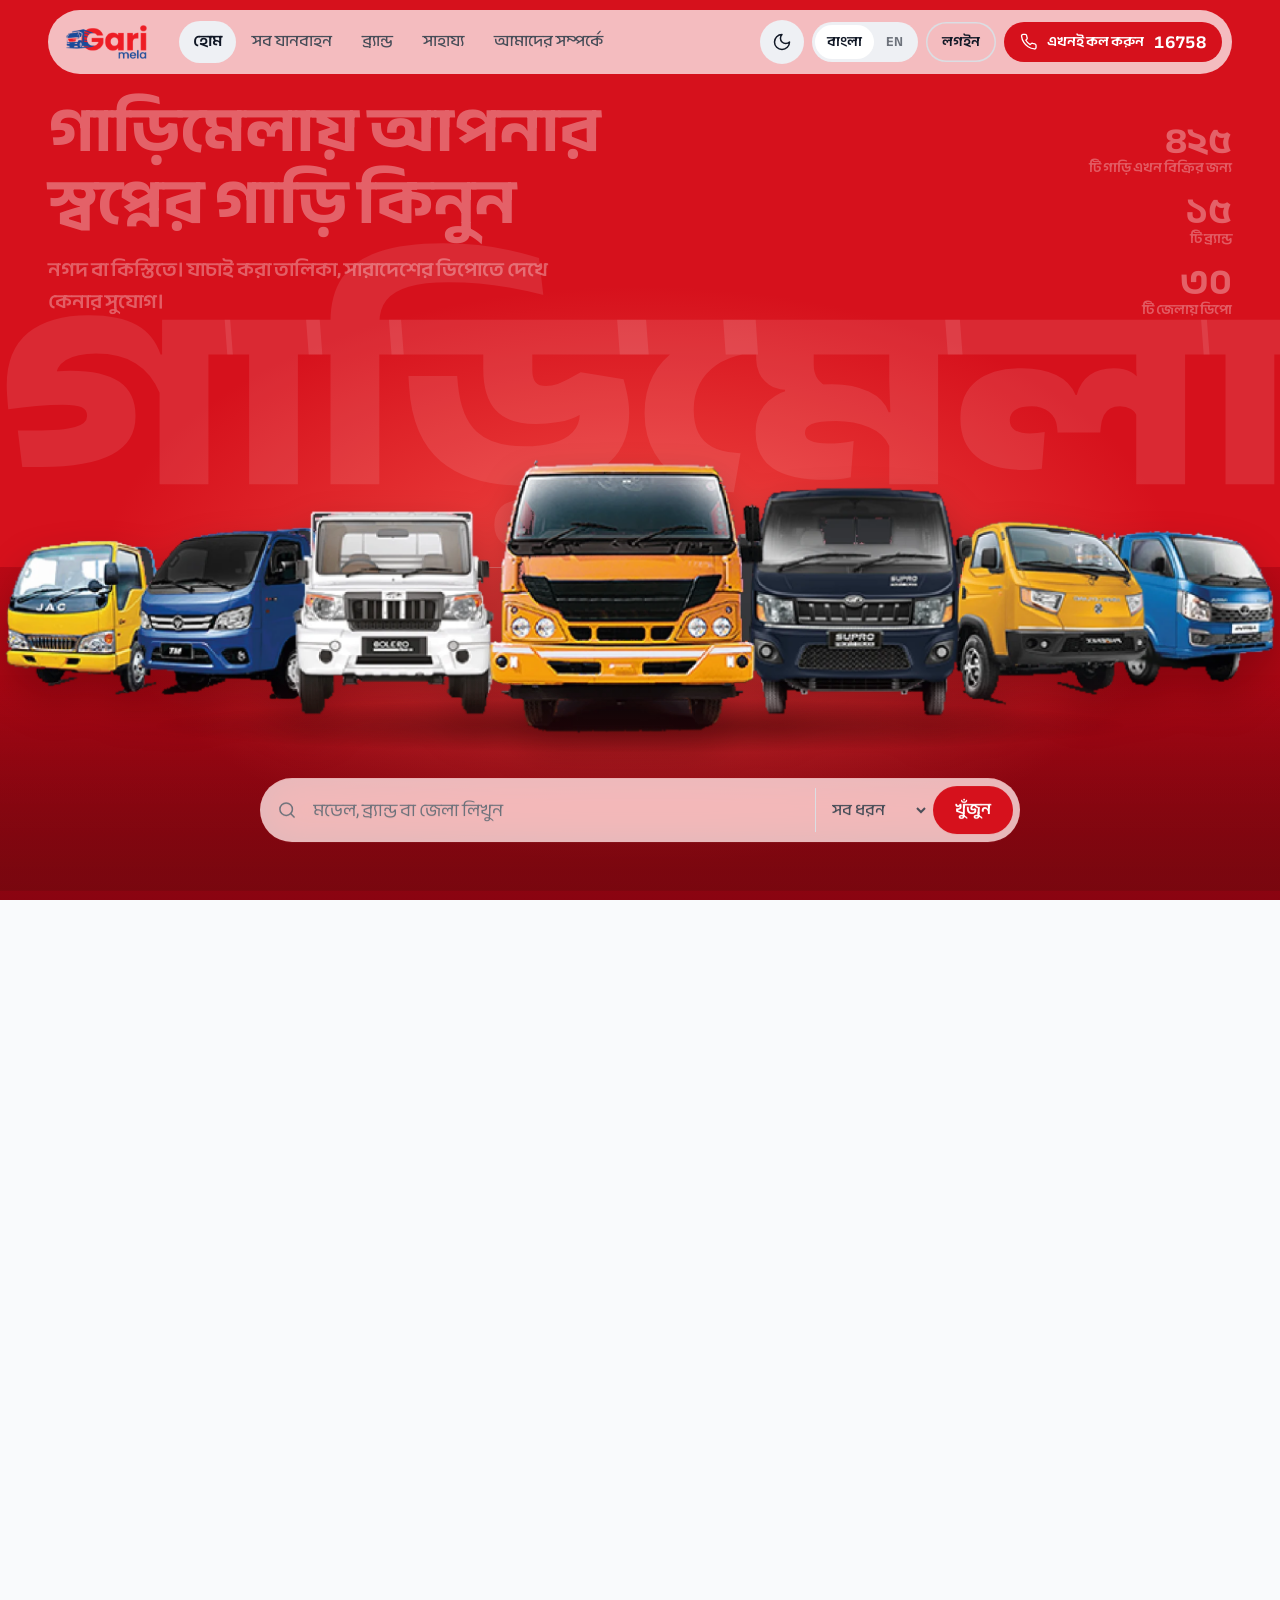
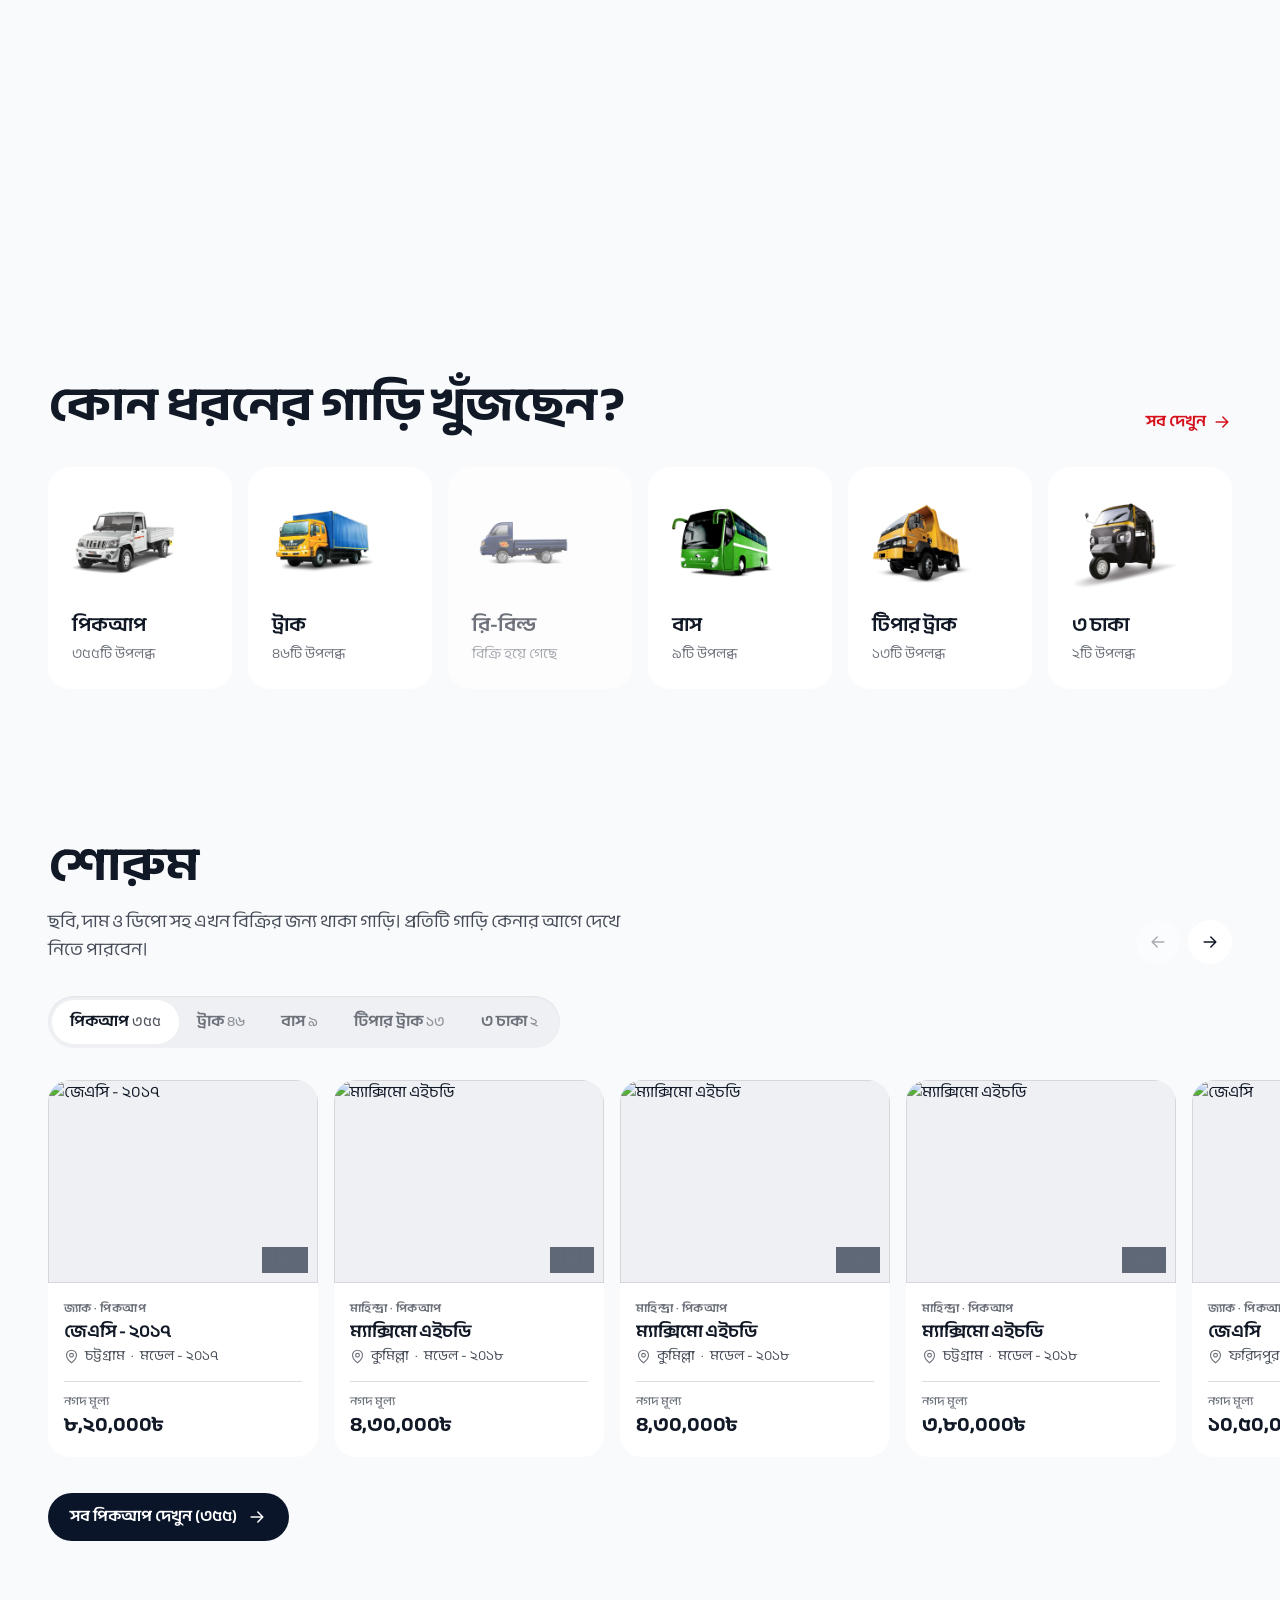
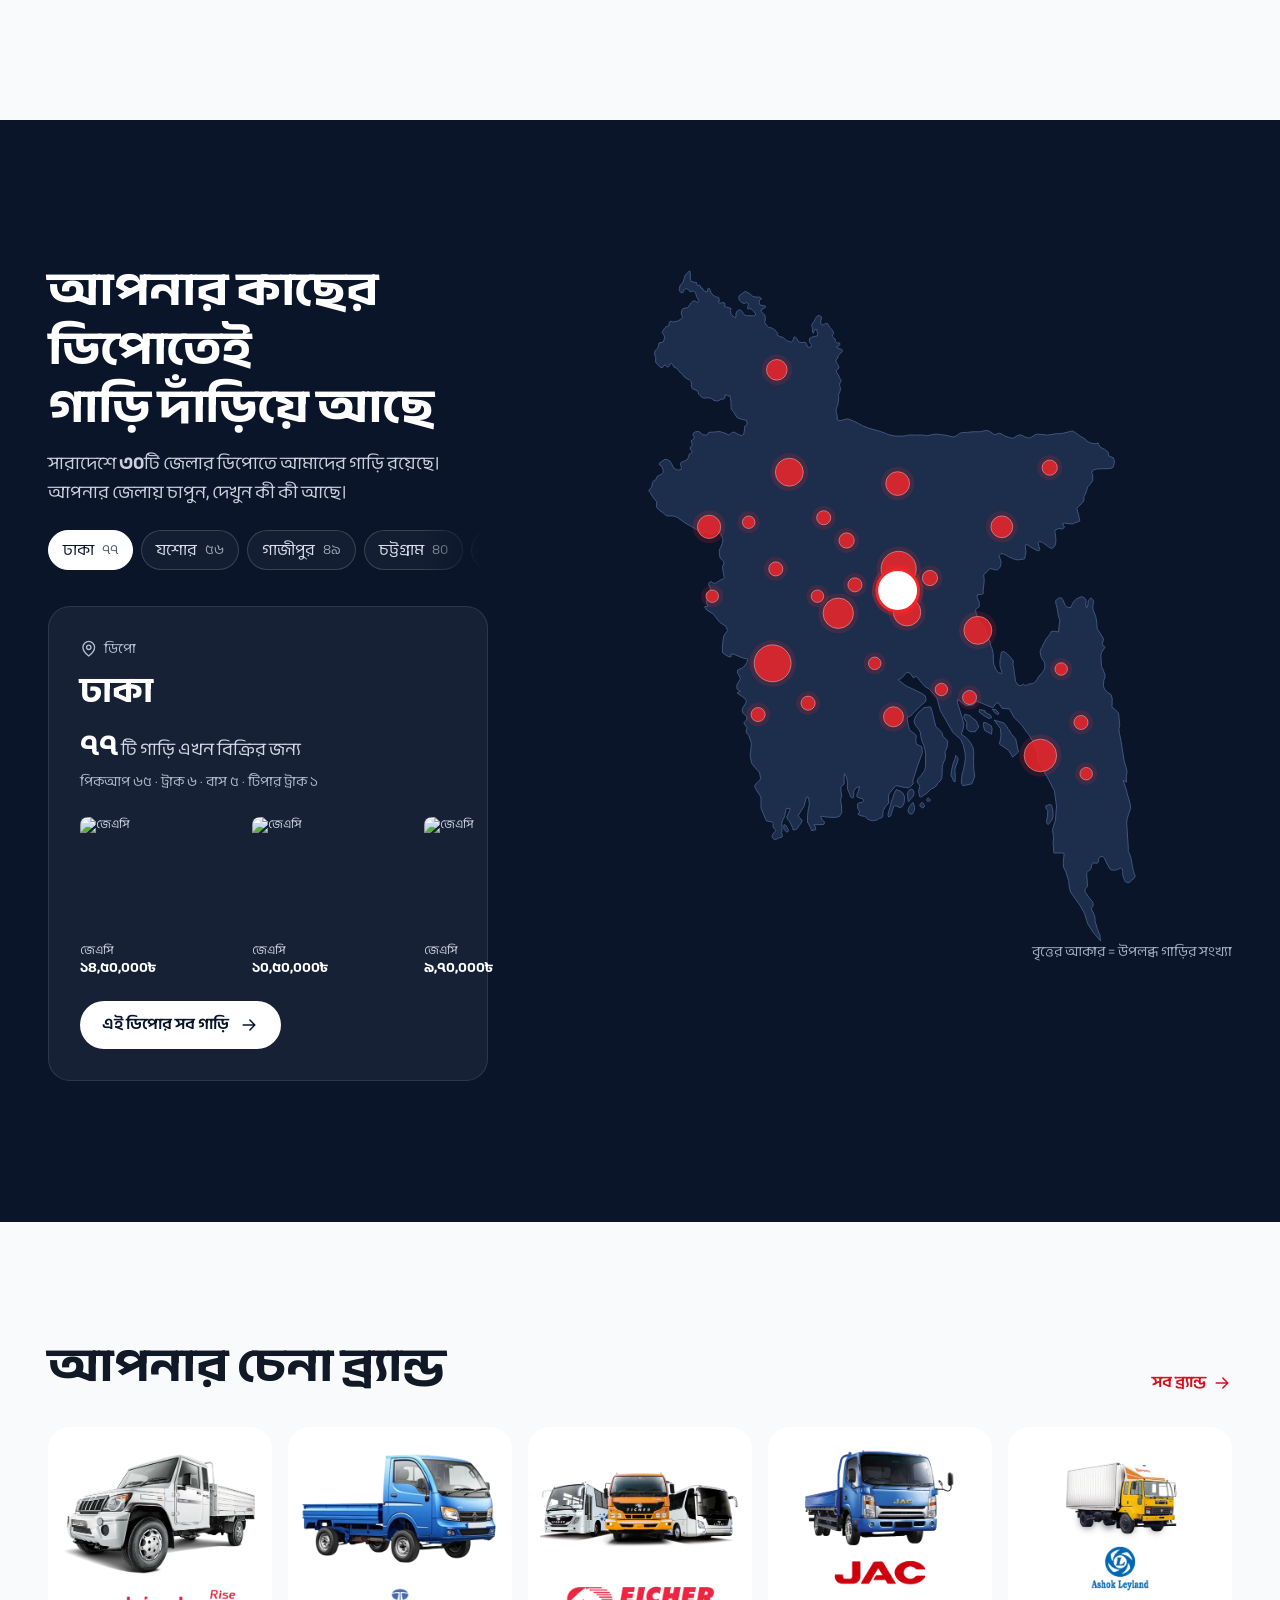
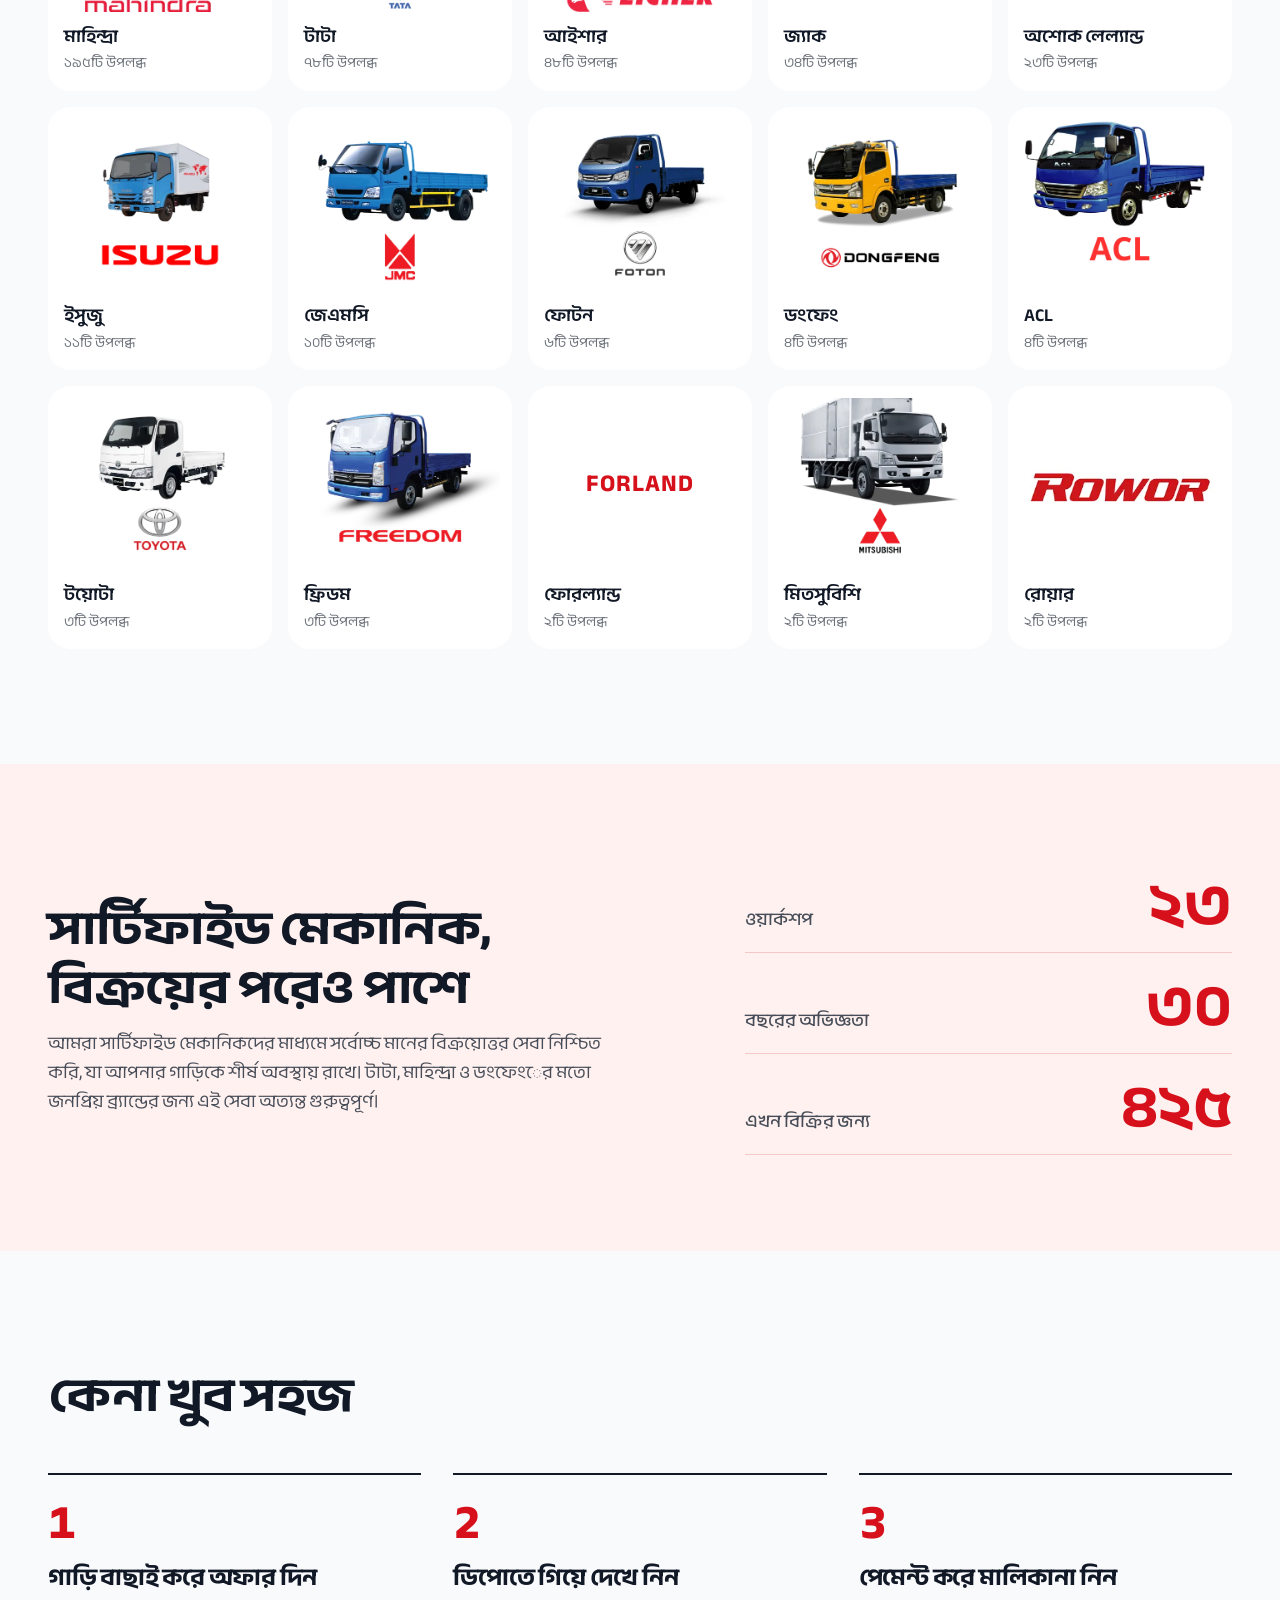
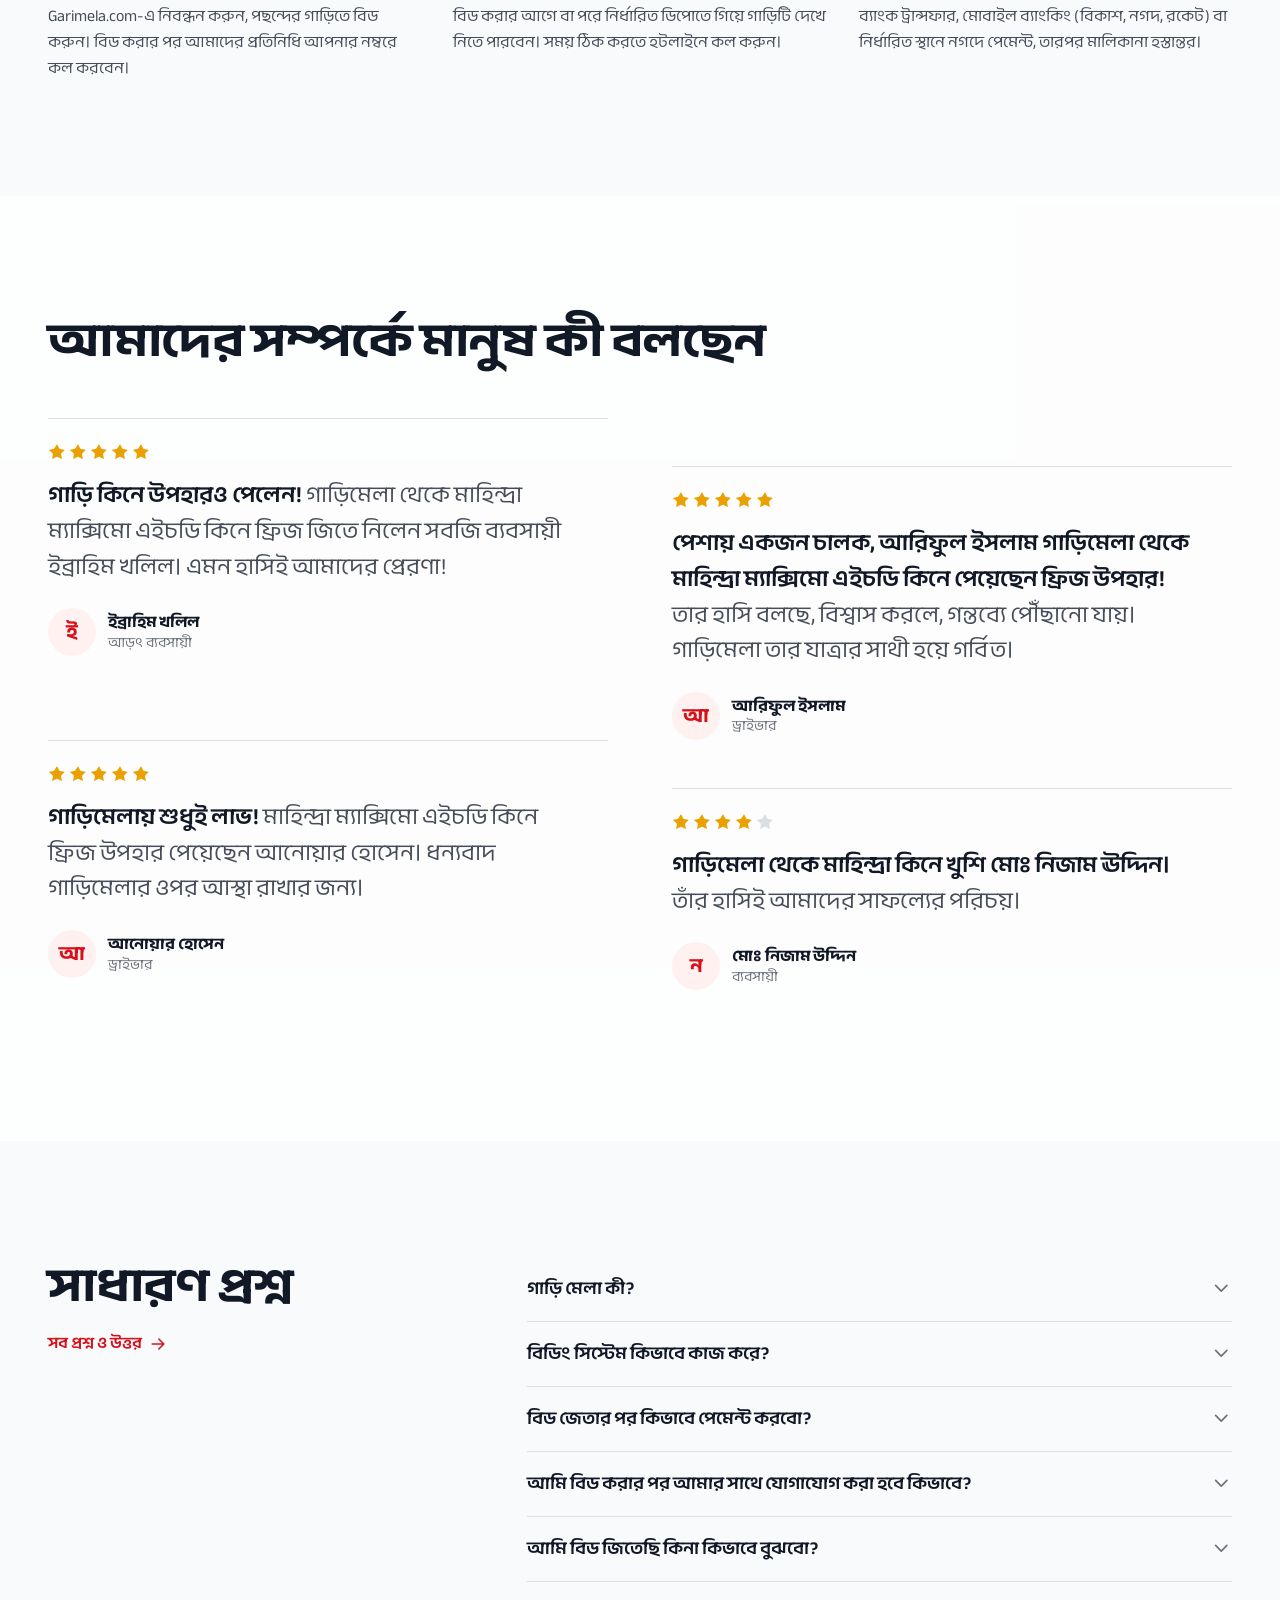
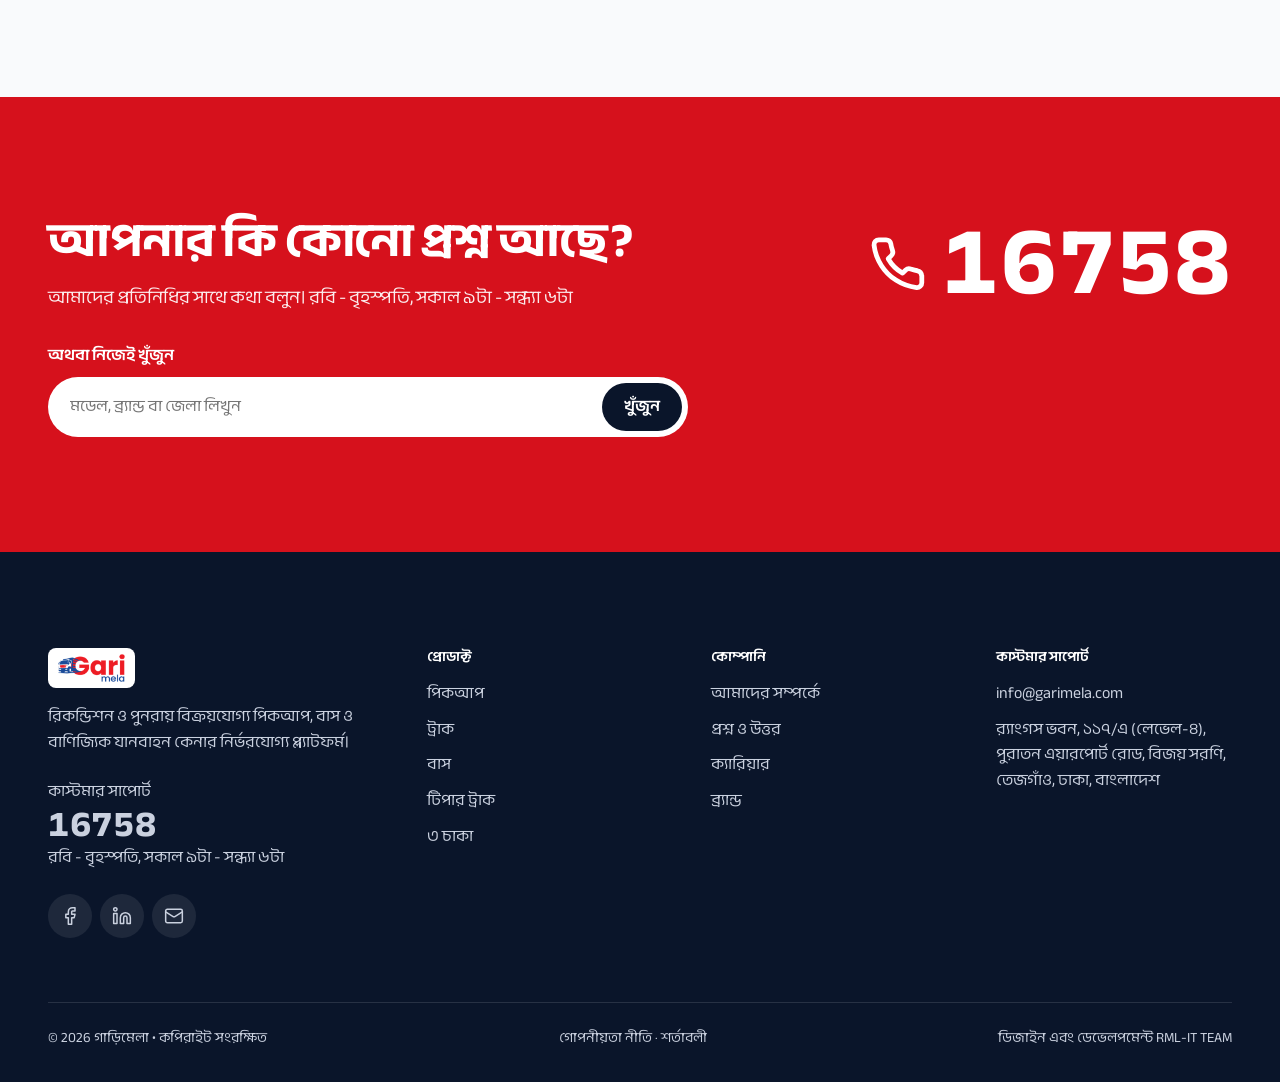
==== commit 2412378e: "Dark mode, ambient background, smoother motion, mobile polish - light-dark() theme tokens, nav toggl" ====
--- a/index.html
+++ b/index.html
@@ -2,10 +2,12 @@
 <html lang="bn">
 <head>
   <meta charset="utf-8">
+  <script>(()=>{let t;try{t=localStorage.getItem("gm-theme")}catch(e){}document.documentElement.dataset.theme=t||(matchMedia("(prefers-color-scheme: dark)").matches?"dark":"light")})()</script>
   <meta name="viewport" content="width=device-width, initial-scale=1, viewport-fit=cover">
   <title>গাড়িমেলা · Gari Mela | নগদ বা কিস্তিতে ব্যবহৃত পিকআপ, ট্রাক ও বাস</title>
   <meta name="description" content="গাড়িমেলায় আপনার স্বপ্নের গাড়ি কিনুন নগদ বা কিস্তিতে। মাহিন্দ্রা, টাটা, আইশারসহ ১৫টি ব্র্যান্ডের ব্যবহৃত পিকআপ, ট্রাক ও বাস, সারাদেশের ডিপোতে।">
   <meta name="theme-color" content="#ED1C25">
+  <meta name="color-scheme" content="light dark">
   <meta property="og:title" content="গাড়িমেলা · Gari Mela">
   <meta property="og:description" content="নগদ বা কিস্তিতে ব্যবহৃত পিকআপ, ট্রাক ও বাস। হটলাইন ১৬৭৫৮">
   <meta property="og:image" content="assets/img/lineup-sm.webp">
--- a/assets/site.css
+++ b/assets/site.css
@@ -6,21 +6,26 @@
   --red-500: oklch(0.62 0.235 27);   /* #ED1C25, stage surface only */
   --red-600: oklch(0.555 0.22 27);   /* buttons / links, white text 4.9:1 */
   --red-700: oklch(0.48 0.19 27);
-  --red-50:  oklch(0.97 0.018 27);
   --navy-900: oklch(0.2 0.045 262);
-  --navy-800: oklch(0.27 0.07 262);
   --navy-600: oklch(0.42 0.13 262);  /* logo navy */
-  --navy-100: oklch(0.94 0.02 262);
-
-  /* neutrals */
-  --bg: oklch(0.985 0.003 262);
-  --surface: #fff;
-  --sunk: oklch(0.955 0.006 262);
-  --line: oklch(0.9 0.008 262);
-  --ink: oklch(0.21 0.03 262);
-  --ink-2: oklch(0.42 0.02 262);
-  --ink-3: oklch(0.55 0.015 262);
-  --ok: oklch(0.55 0.13 155);
+
+  /* theme-aware tokens: light-dark(light, dark). Theme = system, or html[data-theme] */
+  color-scheme: light dark;
+  --bg:       light-dark(oklch(0.985 0.003 262), oklch(0.155 0.018 262));
+  --surface:  light-dark(#fff,                   oklch(0.205 0.022 262));
+  --sunk:     light-dark(oklch(0.955 0.006 262), oklch(0.245 0.024 262));
+  --line:     light-dark(oklch(0.9 0.008 262),   oklch(0.31 0.024 262));
+  --ink:      light-dark(oklch(0.21 0.03 262),   oklch(0.96 0.008 262));
+  --ink-2:    light-dark(oklch(0.42 0.02 262),   oklch(0.82 0.014 262));
+  --ink-3:    light-dark(oklch(0.55 0.015 262),  oklch(0.7 0.018 262));
+  --accent-ink: light-dark(var(--red-600),       oklch(0.72 0.17 27));   /* red used as text: 4.5:1 on both */
+  --red-50:   light-dark(oklch(0.97 0.018 27),   oklch(0.22 0.05 27));
+  --navy-100: light-dark(oklch(0.94 0.02 262),   oklch(0.3 0.045 262));
+  --navy-800: light-dark(oklch(0.27 0.07 262),   oklch(0.9 0.04 262));
+  --band:     light-dark(var(--navy-900),        oklch(0.115 0.022 262)); /* map + footer */
+  --glass-bg: light-dark(oklch(1 0 0 / .72),     oklch(0.21 0.025 262 / .68));
+  --glass-edge: light-dark(oklch(1 0 0 / .8),    oklch(1 0 0 / .1));
+  --shade:    light-dark(oklch(0.2 0.05 262),    oklch(0 0 0));
 
   /* type */
   --font: "Anek Bangla", "Noto Sans Bengali", system-ui, sans-serif;
@@ -35,9 +40,9 @@
 
   /* shape + depth (light from above, two-part shadows tinted navy) */
   --r-sm: 8px; --r-md: 14px; --r-lg: 22px; --r-xl: 32px; --r-pill: 999px;
-  --sh-sm: 0 1px 2px oklch(0.2 0.05 262 / .08), 0 1px 1px oklch(0.2 0.05 262 / .04);
-  --sh-md: 0 6px 16px -4px oklch(0.2 0.05 262 / .12), 0 2px 4px oklch(0.2 0.05 262 / .06);
-  --sh-lg: 0 24px 48px -16px oklch(0.2 0.05 262 / .22), 0 6px 12px -6px oklch(0.2 0.05 262 / .1);
+  --sh-sm: 0 1px 2px oklch(from var(--shade) l c h / .1), 0 1px 1px oklch(from var(--shade) l c h / .05);
+  --sh-md: 0 6px 16px -4px oklch(from var(--shade) l c h / .16), 0 2px 4px oklch(from var(--shade) l c h / .08);
+  --sh-lg: 0 24px 48px -16px oklch(from var(--shade) l c h / .3), 0 6px 12px -6px oklch(from var(--shade) l c h / .14);
 
   /* motion */
   --ease-out: cubic-bezier(0.22, 1, 0.36, 1);
@@ -47,6 +52,11 @@
   /* z scale */
   --z-sticky: 20; --z-nav: 40; --z-sheet: 60; --z-toast: 80;
 }
+
+:root[data-theme="light"] { color-scheme: light; }
+:root[data-theme="dark"] { color-scheme: dark; }
+/* theme switch eases colours instead of snapping (no layout props) */
+:root.theming *, :root.theming *::before, :root.theming *::after { transition: background-color 360ms var(--ease-out), color 360ms var(--ease-out), border-color 360ms, fill 360ms !important; }
 
 *, *::before, *::after { box-sizing: border-box; }
 html { -webkit-text-size-adjust: 100%; scroll-padding-top: 96px; }
@@ -57,6 +67,7 @@
   -webkit-font-smoothing: antialiased; text-rendering: optimizeLegibility;
 }
 img { max-width: 100%; display: block; }
+[hidden] { display: none !important; }
 a { color: inherit; }
 button, input, select { font: inherit; color: inherit; }
 h1, h2, h3, h4 { margin: 0; line-height: 1.22; letter-spacing: -0.01em; text-wrap: balance; font-weight: 700; }
@@ -82,28 +93,33 @@
   box-shadow: var(--sh-sm);
   transition: transform var(--d-fast) var(--ease-out), background-color var(--d-fast), box-shadow var(--d-fast);
 }
-.btn:hover { box-shadow: var(--sh-md); }
+@media (hover: hover) and (pointer: fine) { .btn:hover { box-shadow: var(--sh-md); } }
 .btn:active { transform: scale(0.97); box-shadow: var(--sh-sm); }
 .btn--primary { --bg-c: var(--red-600); --fg-c: #fff; }
-.btn--primary:hover { --bg-c: var(--red-700); }
+@media (hover: hover) and (pointer: fine) { .btn--primary:hover { --bg-c: var(--red-700); } }
 .btn--dark { --bg-c: var(--navy-900); --fg-c: #fff; }
+:root[data-theme="dark"] .btn--dark { --bg-c: oklch(0.95 0.01 262); --fg-c: var(--navy-900); }
+:root[data-theme="dark"] .btn--ghost { box-shadow: inset 0 0 0 1.5px var(--line); }
+.logo-d { display: none; }
+:root[data-theme="dark"] .logo-l { display: none; }
+:root[data-theme="dark"] .logo-d { display: block; }
 .btn--ghost { --bg-c: transparent; box-shadow: inset 0 0 0 1.5px var(--line); }
-.btn--ghost:hover { box-shadow: inset 0 0 0 1.5px var(--ink-3); }
+@media (hover: hover) and (pointer: fine) { .btn--ghost:hover { box-shadow: inset 0 0 0 1.5px var(--ink-3); } }
 .btn--sm { min-height: 40px; padding: 0 16px; font-size: var(--t-14); }
-.link { color: var(--red-600); font-weight: 600; text-decoration: none; display: inline-flex; align-items: center; gap: 6px; }
-.link:hover { text-decoration: underline; text-underline-offset: 4px; }
+.link { color: var(--accent-ink); font-weight: 600; text-decoration: none; display: inline-flex; align-items: center; gap: 6px; }
+@media (hover: hover) and (pointer: fine) { .link:hover { text-decoration: underline; text-underline-offset: 4px; } }
 .link .icon { transition: transform var(--d-fast) var(--ease-out); }
-.link:hover .icon { transform: translateX(3px); }
+@media (hover: hover) and (pointer: fine) { .link:hover .icon { transform: translateX(3px); } }
 
 /* ---------- glass (only on things you touch) ---------- */
 .glass {
-  background: oklch(1 0 0 / 0.72);
+  background: var(--glass-bg);
   backdrop-filter: blur(22px) saturate(180%);
   -webkit-backdrop-filter: blur(22px) saturate(180%);
-  box-shadow: inset 0 1px 0 oklch(1 0 0 / .8), 0 0 0 1px oklch(0.2 0.05 262 / .06), var(--sh-md);
+  box-shadow: inset 0 1px 0 var(--glass-edge), 0 0 0 1px oklch(from var(--shade) l c h / .08), var(--sh-md);
 }
 @media (prefers-reduced-transparency: reduce) {
-  .glass { background: #fff; backdrop-filter: none; -webkit-backdrop-filter: none; }
+  .glass { background: var(--surface); backdrop-filter: none; -webkit-backdrop-filter: none; }
 }
 
 /* ---------- header ---------- */
@@ -114,13 +130,16 @@
   height: 64px; padding: 0 10px 0 18px; border-radius: var(--r-pill);
   transition: box-shadow var(--d-med);
 }
+.nav__logo { flex: none; display: flex; }
 .nav__logo img { height: 34px; width: auto; }
+.sheet__prefs { display: flex; justify-content: space-between; align-items: center; margin-top: var(--s-5); }
+.sheet__prefs .lang button { min-height: 44px; padding: 0 18px; }
 .nav__links { display: flex; gap: 2px; margin-left: var(--s-4); }
 .nav__links a {
   padding: 8px 14px; border-radius: var(--r-pill); text-decoration: none; font-weight: 500; color: var(--ink-2);
   transition: background-color var(--d-fast), color var(--d-fast);
 }
-.nav__links a:hover { background: var(--sunk); color: var(--ink); }
+@media (hover: hover) and (pointer: fine) { .nav__links a:hover { background: var(--sunk); color: var(--ink); } }
 .nav__links a[aria-current="page"] { color: var(--ink); background: var(--sunk); font-weight: 600; }
 .nav__end { margin-left: auto; display: flex; align-items: center; gap: var(--s-2); }
 .lang { display: flex; padding: 3px; border-radius: var(--r-pill); background: var(--sunk); }
@@ -128,7 +147,7 @@
   border: 0; background: none; min-height: 34px; padding: 0 12px; border-radius: var(--r-pill);
   font-size: var(--t-14); font-weight: 600; color: var(--ink-3); cursor: pointer;
 }
-.lang button[aria-pressed="true"] { background: #fff; color: var(--ink); box-shadow: var(--sh-sm); }
+.lang button[aria-pressed="true"] { background: var(--surface); color: var(--ink); box-shadow: var(--sh-sm); }
 .nav__call .num { font-size: var(--t-18); letter-spacing: 0.02em; }
 .nav__menu { display: none; border: 0; background: var(--sunk); width: 44px; height: 44px; border-radius: 50%; cursor: pointer; }
 .nav__menu .icon { width: 22px; height: 22px; margin: auto; }
@@ -139,7 +158,7 @@
 }
 .sheet[data-open] { opacity: 1; pointer-events: auto; }
 .sheet__panel {
-  background: #fff; border-radius: var(--r-xl) var(--r-xl) 0 0; padding: var(--s-5) var(--gutter) calc(var(--s-6) + env(safe-area-inset-bottom));
+  background: var(--surface); border-radius: var(--r-xl) var(--r-xl) 0 0; padding: var(--s-5) var(--gutter) calc(var(--s-6) + env(safe-area-inset-bottom));
   transform: translateY(100%); transition: transform var(--d-slow) var(--ease-out);
 }
 .sheet[data-open] .sheet__panel { transform: none; }
@@ -155,6 +174,7 @@
   .nav { padding-left: 14px; gap: var(--s-2); }
   .nav__logo img { height: 28px; }
   .nav__call span[data-i18n] { display: none; }
+  .nav__end > .lang, .nav__end > .theme-btn { display: none; }
   .nav__call { padding: 0 14px; }
 }
 
@@ -163,7 +183,7 @@
 .section__head { display: flex; align-items: end; justify-content: space-between; gap: var(--s-5); margin-bottom: var(--s-6); flex-wrap: wrap; }
 .h2 { font-size: clamp(var(--t-30), 4vw, var(--t-48)); font-variation-settings: "wdth" 108; }
 .lede { font-size: var(--t-18); color: var(--ink-2); max-width: 58ch; margin-top: var(--s-3); }
-.kicker { font-size: var(--t-14); font-weight: 600; color: var(--red-600); margin-bottom: var(--s-2); }
+.kicker { font-size: var(--t-14); font-weight: 600; color: var(--accent-ink); margin-bottom: var(--s-2); }
 
 /* ---------- vehicle card (one label schema everywhere) ---------- */
 .vcard {
@@ -171,15 +191,15 @@
   border-radius: var(--r-lg); overflow: hidden; text-decoration: none; box-shadow: var(--sh-sm);
   transition: transform var(--d-med) var(--ease-out), box-shadow var(--d-med) var(--ease-out);
 }
-.vcard:hover { transform: translateY(-4px); box-shadow: var(--sh-lg); }
+@media (hover: hover) and (pointer: fine) { .vcard:hover { transform: translateY(-4px); box-shadow: var(--sh-lg); } }
 .vcard:active { transform: scale(0.985); }
 .vcard__media { position: relative; aspect-ratio: 4 / 3; background: var(--sunk); overflow: hidden; }
 .vcard__media img { width: 100%; height: 100%; object-fit: cover; transition: transform var(--d-slow) var(--ease-out); }
-.vcard:hover .vcard__media img { transform: scale(1.04); }
+@media (hover: hover) and (pointer: fine) { .vcard:hover .vcard__media img { transform: scale(1.04); } }
 .vcard__media::after { content: ""; position: absolute; inset: 0; box-shadow: inset 0 0 0 1px oklch(0 0 0 / .05); border-radius: inherit; }
 .vcard__photos { position: absolute; right: 10px; bottom: 10px; display: inline-flex; align-items: center; gap: 5px; padding: 3px 9px; border-radius: var(--r-pill); background: oklch(0.2 0.05 262 / .62); color: #fff; font-size: var(--t-12); backdrop-filter: blur(8px); }
 .vcard__photos .icon { width: 14px; height: 14px; }
-.badge { position: absolute; left: 10px; top: 10px; padding: 4px 10px; border-radius: var(--r-pill); font-size: var(--t-12); font-weight: 600; background: #fff; color: var(--ink); box-shadow: var(--sh-sm); }
+.badge { position: absolute; left: 10px; top: 10px; padding: 4px 10px; border-radius: var(--r-pill); font-size: var(--t-12); font-weight: 600; background: var(--surface); color: var(--ink); box-shadow: var(--sh-sm); }
 .badge--sold { background: var(--navy-900); color: #fff; }
 .vcard__body { display: grid; gap: 2px; padding: var(--s-4) var(--s-4) var(--s-4); }
 .vcard__brand { font-size: var(--t-12); font-weight: 600; color: var(--ink-3); letter-spacing: 0.04em; text-transform: uppercase; }
@@ -202,18 +222,18 @@
 .rail::-webkit-scrollbar { display: none; }
 .rail > * { scroll-snap-align: start; }
 .rail-ctrl { display: flex; gap: var(--s-2); }
-.rail-ctrl button { width: 44px; height: 44px; border-radius: 50%; border: 0; background: #fff; box-shadow: var(--sh-sm); cursor: pointer; display: grid; place-items: center; transition: transform var(--d-fast); }
+.rail-ctrl button { width: 44px; height: 44px; border-radius: 50%; border: 0; background: var(--surface); color: var(--ink); box-shadow: var(--sh-sm); cursor: pointer; display: grid; place-items: center; transition: transform var(--d-fast); }
 .rail-ctrl button:active { transform: scale(0.94); }
 .rail-ctrl button:disabled { opacity: .35; cursor: default; }
 
 /* skeleton */
-.skel { background: linear-gradient(90deg, var(--sunk), oklch(0.97 0.004 262), var(--sunk)); background-size: 200% 100%; animation: skel 1.4s ease-in-out infinite; border-radius: var(--r-lg); }
+.skel { background: linear-gradient(90deg, var(--sunk), var(--line), var(--sunk)); background-size: 200% 100%; animation: skel 1.4s ease-in-out infinite; border-radius: var(--r-lg); }
 @keyframes skel { to { background-position: -200% 0; } }
 
 /* ---------- footer ---------- */
-.site-footer { background: var(--navy-900); color: oklch(0.86 0.02 262); padding-block: var(--s-9) var(--s-6); margin-top: var(--s-9); }
+.site-footer { background: var(--band); color: oklch(0.86 0.02 262); padding-block: var(--s-9) var(--s-6); margin-top: var(--s-9); }
 .site-footer a { text-decoration: none; color: inherit; }
-.site-footer a:hover { color: #fff; text-decoration: underline; text-underline-offset: 4px; }
+@media (hover: hover) and (pointer: fine) { .site-footer a:hover { color: #fff; text-decoration: underline; text-underline-offset: 4px; } }
 .footer__top { display: grid; grid-template-columns: 1.4fr repeat(3, 1fr); gap: var(--s-7); }
 .footer__brand img { height: 40px; width: auto; background: #fff; padding: 6px 10px; border-radius: var(--r-sm); }
 .footer__brand p { margin-top: var(--s-4); max-width: 34ch; }
@@ -224,7 +244,7 @@
 .footer__bottom { display: flex; flex-wrap: wrap; gap: var(--s-4); justify-content: space-between; margin-top: var(--s-8); padding-top: var(--s-5); border-top: 1px solid oklch(1 0 0 / .12); font-size: var(--t-14); }
 .social { display: flex; gap: var(--s-2); margin-top: var(--s-5); }
 .social a { width: 44px; height: 44px; border-radius: 50%; display: grid; place-items: center; background: oklch(1 0 0 / .08); }
-.social a:hover { background: oklch(1 0 0 / .16); text-decoration: none; }
+@media (hover: hover) and (pointer: fine) { .social a:hover { background: oklch(1 0 0 / .16); text-decoration: none; } }
 @media (max-width: 860px) { .footer__top { grid-template-columns: 1fr 1fr; } .footer__brand { grid-column: 1 / -1; } }
 
 /* ---------- inner page header ---------- */
@@ -232,7 +252,7 @@
 .page-hero h1 { font-size: clamp(var(--t-36), 5vw, var(--t-60)); font-variation-settings: "wdth" 110; }
 .crumbs { display: flex; gap: 8px; font-size: var(--t-14); color: var(--ink-3); margin-bottom: var(--s-4); flex-wrap: wrap; }
 .crumbs a { text-decoration: none; }
-.crumbs a:hover { color: var(--ink); text-decoration: underline; }
+@media (hover: hover) and (pointer: fine) { .crumbs a:hover { color: var(--ink); text-decoration: underline; } }
 .prose { max-width: 70ch; font-size: var(--t-18); color: var(--ink-2); }
 .prose > * + * { margin-top: 1em; }
 .prose h2 { font-size: var(--t-24); color: var(--ink); margin-top: 1.8em; }
@@ -349,10 +369,10 @@
   display: grid; justify-items: start; gap: 2px; padding: var(--s-5); border-radius: var(--r-lg); background: var(--surface);
   text-decoration: none; box-shadow: var(--sh-sm); transition: transform var(--d-med) var(--ease-out), box-shadow var(--d-med);
 }
-.type-tile:hover { transform: translateY(-3px); box-shadow: var(--sh-md); }
+@media (hover: hover) and (pointer: fine) { .type-tile:hover { transform: translateY(-3px); box-shadow: var(--sh-md); } }
 .type-tile:active { transform: scale(.98); }
 .type-tile img { height: 104px; width: 100%; object-fit: contain; object-position: left center; margin-bottom: var(--s-3); transition: transform var(--d-slow) var(--ease-out); }
-.type-tile:hover img { transform: translateX(6px); }
+@media (hover: hover) and (pointer: fine) { .type-tile:hover img { transform: translateX(6px); } }
 .type-tile__name { font-size: var(--t-20); font-weight: 600; }
 .type-tile__count { font-size: var(--t-14); color: var(--ink-3); }
 .type-tile.is-empty { opacity: .6; }
@@ -364,13 +384,13 @@
 .seg button { position: relative; z-index: 1; flex: none; border: 0; background: none; min-height: 44px; padding: 0 18px; border-radius: var(--r-pill); font-weight: 600; color: var(--ink-3); cursor: pointer; transition: color var(--d-med); }
 .seg button .num { font-weight: 500; font-size: var(--t-14); opacity: .75; }
 .seg button[aria-selected="true"] { color: var(--ink); }
-.seg__thumb { position: absolute; left: 0; top: 4px; bottom: 4px; width: 0; border-radius: var(--r-pill); background: #fff; box-shadow: var(--sh-md); transition: transform 420ms var(--ease-out), width 420ms var(--ease-out); }
+.seg__thumb { position: absolute; left: 0; top: 4px; bottom: 4px; width: 0; border-radius: var(--r-pill); background: var(--surface); box-shadow: var(--sh-md); transition: transform 420ms var(--ease-out), width 420ms var(--ease-out); }
 #showroom-rail { transition: opacity 260ms var(--ease-out), transform 260ms var(--ease-out); }
 #showroom-rail.is-swapping { opacity: 0; transform: translateX(-14px); transition-duration: 150ms; }
 #showroom-more { margin-top: var(--s-2); }
 
 /* ---------- depot map (peak) ---------- */
-.section--map { background: var(--navy-900); color: #fff; padding-block: clamp(var(--s-9), 11vw, 160px); margin-top: var(--s-8); overflow: hidden; }
+.section--map { background: var(--band); color: #fff; padding-block: clamp(var(--s-9), 11vw, 160px); margin-top: var(--s-8); overflow: hidden; }
 .section--map .lede { color: oklch(0.86 0.02 262); }
 .map-grid { display: grid; grid-template-columns: minmax(300px, 440px) 1fr; grid-template-rows: auto 1fr; column-gap: var(--s-8); row-gap: var(--s-6); align-items: start; }
 .map-intro { grid-column: 1; }
@@ -380,15 +400,15 @@
 .depot-list::-webkit-scrollbar { display: none; }
 .depot-list button { flex: none; display: inline-flex; gap: 8px; align-items: center; min-height: 40px; padding: 0 14px; border-radius: var(--r-pill); border: 1px solid oklch(1 0 0 / .16); background: oklch(1 0 0 / .04); color: oklch(0.9 0.02 262); cursor: pointer; transition: background-color var(--d-fast), border-color var(--d-fast); }
 .depot-list button .num { font-size: var(--t-14); opacity: .7; }
-.depot-list button:hover { background: oklch(1 0 0 / .1); }
-.depot-list button[aria-pressed="true"] { background: #fff; color: var(--ink); border-color: #fff; }
+@media (hover: hover) and (pointer: fine) { .depot-list button:hover { background: oklch(1 0 0 / .1); } }
+.depot-list button[aria-pressed="true"] { background: #fff; color: var(--navy-900); border-color: #fff; }
 .bd-map { width: 100%; height: auto; max-height: 78vh; display: block; overflow: visible; }
 .bd-land { fill: oklch(0.3 0.06 262); stroke: oklch(0.46 0.07 262); stroke-width: 2; stroke-linejoin: round; }
 .dot { cursor: pointer; }
 .dot circle { transform-box: fill-box; transform-origin: center; transition: transform 600ms var(--ease-out), opacity 600ms var(--ease-out), fill var(--d-med); }
 .dot__core { fill: var(--red-500); fill-opacity: .82; stroke: oklch(1 0 0 / .5); stroke-width: 1.5; }
 .dot__halo { fill: var(--red-500); fill-opacity: .16; }
-.dot:hover .dot__core { fill-opacity: 1; }
+@media (hover: hover) and (pointer: fine) { .dot:hover .dot__core { fill-opacity: 1; } }
 .dot.is-on .dot__core { fill: #fff; fill-opacity: 1; stroke: var(--red-500); stroke-width: 6; }
 .dot.is-on .dot__halo { fill-opacity: .35; animation: halo 2.4s var(--ease-out) infinite; }
 @keyframes halo { 0% { transform: scale(.7); opacity: 1; } 100% { transform: scale(1.8); opacity: 0; } }
@@ -404,9 +424,9 @@
 .depot-panel__cars { display: grid; grid-template-columns: repeat(3, 1fr); gap: var(--s-3); margin: var(--s-5) 0; }
 .depot-panel__cars a { text-decoration: none; display: grid; gap: 6px; font-size: var(--t-12); line-height: 1.3; color: oklch(0.86 0.02 262); }
 .depot-panel__cars img { aspect-ratio: 4/3; width: 100%; object-fit: cover; border-radius: var(--r-sm); transition: transform var(--d-med) var(--ease-out); }
-.depot-panel__cars a:hover img { transform: scale(1.04); }
+@media (hover: hover) and (pointer: fine) { .depot-panel__cars a:hover img { transform: scale(1.04); } }
 .depot-panel__cars b { display: block; color: #fff; font-size: var(--t-14); }
-.depot-panel .btn--dark { --bg-c: #fff; --fg-c: var(--ink); }
+.depot-panel .btn--dark { --bg-c: #fff; --fg-c: var(--navy-900); }
 @media (max-width: 900px) {
   .map-grid { grid-template-columns: 1fr; }
   .map-figure { grid-column: 1; grid-row: auto; max-width: 520px; justify-self: center; width: 100%; }
@@ -418,12 +438,12 @@
 @media (max-width: 1000px) { .brand-wall { grid-template-columns: repeat(3, 1fr); } }
 @media (max-width: 560px) { .brand-wall { grid-template-columns: repeat(2, 1fr); gap: var(--s-3); } }
 .brand-tile { display: grid; gap: 2px; padding: var(--s-3) var(--s-3) var(--s-4); border-radius: var(--r-lg); background: var(--surface); text-decoration: none; box-shadow: var(--sh-sm); transition: transform var(--d-med) var(--ease-out), box-shadow var(--d-med); }
-.brand-tile:hover { transform: translateY(-4px); box-shadow: var(--sh-lg); }
+@media (hover: hover) and (pointer: fine) { .brand-tile:hover { transform: translateY(-4px); box-shadow: var(--sh-lg); } }
 .brand-tile:active { transform: scale(.98); }
 .brand-tile__art { aspect-ratio: 480 / 413; display: grid; place-items: center; border-radius: var(--r-md); overflow: hidden; margin-bottom: var(--s-2); background: #fff; }
 .brand-tile__art img { width: 100%; height: 100%; object-fit: contain; transition: transform var(--d-slow) var(--ease-out); }
-.brand-tile:hover .brand-tile__art img { transform: scale(1.05); }
-.brand-tile__art b { font-size: var(--t-24); color: var(--red-600); letter-spacing: .04em; text-transform: uppercase; }
+@media (hover: hover) and (pointer: fine) { .brand-tile:hover .brand-tile__art img { transform: scale(1.05); } }
+.brand-tile__art b { font-size: var(--t-24); color: var(--accent-ink); letter-spacing: .04em; text-transform: uppercase; }
 .brand-tile__name { font-weight: 600; font-size: var(--t-18); padding-inline: 4px; }
 .brand-tile__n { font-size: var(--t-14); color: var(--ink-3); padding-inline: 4px; }
 
@@ -433,13 +453,13 @@
 .trust__facts { margin: 0; display: grid; gap: var(--s-2); }
 .trust__facts div { display: flex; align-items: baseline; justify-content: space-between; gap: var(--s-4); padding-block: var(--s-4); border-bottom: 1px solid oklch(0.55 0.22 27 / .18); }
 .trust__facts dt { font-size: var(--t-18); font-weight: 500; color: var(--ink-2); }
-.trust__facts dd { margin: 0; font-size: clamp(var(--t-36), 5vw, var(--t-60)); font-weight: 700; line-height: 1; color: var(--red-600); }
+.trust__facts dd { margin: 0; font-size: clamp(var(--t-36), 5vw, var(--t-60)); font-weight: 700; line-height: 1; color: var(--accent-ink); }
 @media (max-width: 860px) { .trust__grid { grid-template-columns: 1fr; gap: var(--s-6); } }
 
 /* ---------- steps ---------- */
 .steps { list-style: none; margin: var(--s-7) 0 0; padding: 0; display: grid; grid-template-columns: repeat(3, 1fr); gap: var(--s-6); counter-reset: s; }
 .steps li { border-top: 2px solid var(--ink); padding-top: var(--s-5); }
-.steps__n { display: block; font-size: var(--t-48); font-weight: 700; line-height: 1; color: var(--red-600); margin-bottom: var(--s-4); }
+.steps__n { display: block; font-size: var(--t-48); font-weight: 700; line-height: 1; color: var(--accent-ink); margin-bottom: var(--s-4); }
 .steps h3 { font-size: var(--t-24); }
 .steps p { margin-top: var(--s-3); color: var(--ink-2); }
 @media (max-width: 800px) { .steps { grid-template-columns: 1fr; } }
@@ -458,7 +478,7 @@
 .voice figcaption > span:last-child { display: grid; line-height: 1.35; }
 .voice figcaption strong { font-size: var(--t-16); }
 .voice figcaption span span { color: var(--ink-3); font-size: var(--t-14); }
-.voice__mono { width: 48px; height: 48px; border-radius: 50%; display: grid; place-items: center; background: var(--red-50); color: var(--red-600); font-weight: 700; font-size: var(--t-20); }
+.voice__mono { width: 48px; height: 48px; border-radius: 50%; display: grid; place-items: center; background: var(--red-50); color: var(--accent-ink); font-weight: 700; font-size: var(--t-20); }
 .section--voices { padding-bottom: calc(clamp(var(--s-8), 9vw, var(--s-10)) + var(--s-7)); }
 @media (max-width: 760px) { .voices { grid-template-columns: 1fr; gap: var(--s-6); } .voice:nth-child(even) { transform: none; } .section--voices { padding-bottom: var(--s-8); } }
 
@@ -481,10 +501,10 @@
 .close p { margin-top: var(--s-3); font-size: var(--t-18); color: oklch(1 0 0 / .92); }
 .close__call { display: inline-flex; align-items: center; gap: var(--s-4); text-decoration: none; font-size: clamp(3.5rem, 10vw, 6rem); font-weight: 700; line-height: 1; letter-spacing: 0.01em; transition: transform var(--d-med) var(--ease-out); }
 .close__call .icon { width: .6em; height: .6em; stroke-width: 2; }
-.close__call:hover { transform: translateX(6px); }
+@media (hover: hover) and (pointer: fine) { .close__call:hover { transform: translateX(6px); } }
 .close__search { grid-column: 1 / -1; display: grid; gap: var(--s-2); max-width: 640px; }
 .close__search label { font-weight: 600; }
-.close__search div { display: flex; gap: var(--s-2); padding: 6px; border-radius: var(--r-pill); background: #fff; }
+.close__search div { display: flex; gap: var(--s-2); padding: 6px; border-radius: var(--r-pill); background: var(--surface); }
 .close__search input { flex: 1; min-width: 0; border: 0; background: none; padding: 0 16px; min-height: 48px; color: var(--ink); outline: none; }
 .close__search div:focus-within { box-shadow: 0 0 0 3px oklch(1 0 0 / .5); }
 @media (max-width: 760px) { .close__grid { grid-template-columns: 1fr; } }
@@ -507,14 +527,14 @@
 }
 .field select { padding-right: 34px; cursor: pointer; background-image: url("data:image/svg+xml,%3Csvg xmlns='http://www.w3.org/2000/svg' width='16' height='16' fill='none' stroke='%23667' stroke-width='2' viewBox='0 0 24 24'%3E%3Cpath d='m6 9 6 6 6-6'/%3E%3C/svg%3E"); background-repeat: no-repeat; background-position: right 12px center; }
 .field input { padding-left: 42px; }
-.field input:focus, .field select:focus { box-shadow: 0 0 0 2px var(--navy-600); background-color: #fff; }
+.field input:focus, .field select:focus { box-shadow: 0 0 0 2px var(--navy-600); background-color: var(--surface); }
 .check { display: inline-flex; align-items: center; gap: 8px; min-height: 46px; padding: 0 12px; font-size: var(--t-14); font-weight: 500; white-space: nowrap; cursor: pointer; }
-.check input { width: 18px; height: 18px; accent-color: var(--red-600); }
+.check input { width: 18px; height: 18px; accent-color: var(--accent-ink); }
 .filter-toggle { display: none; }
 .chips { display: flex; flex-wrap: wrap; gap: 8px; min-height: 8px; margin-bottom: var(--s-5); }
 .chip { display: inline-flex; align-items: center; gap: 6px; min-height: 36px; padding: 0 8px 0 14px; border-radius: var(--r-pill); border: 0; background: var(--navy-100); color: var(--navy-800); font-weight: 600; font-size: var(--t-14); cursor: pointer; }
 .chip .icon { width: 16px; height: 16px; }
-.chip:hover { background: oklch(0.9 0.04 262); }
+@media (hover: hover) and (pointer: fine) { .chip:hover { background: oklch(0.9 0.04 262); } }
 #load-more { margin: var(--s-7) auto 0; display: flex; }
 .empty { grid-column: 1 / -1; display: grid; justify-items: center; text-align: center; gap: var(--s-3); padding: var(--s-9) var(--s-4); }
 .empty > .icon { width: 48px; height: 48px; color: var(--ink-3); }
@@ -575,7 +595,7 @@
    ===================================================================== */
 .brand-grid { display: grid; grid-template-columns: repeat(auto-fill, minmax(240px, 1fr)); gap: var(--s-5); }
 .brand-card { display: grid; gap: 4px; padding: var(--s-4) var(--s-4) var(--s-5); border-radius: var(--r-lg); background: var(--surface); text-decoration: none; box-shadow: var(--sh-sm); transition: transform var(--d-med) var(--ease-out), box-shadow var(--d-med); }
-.brand-card:hover { transform: translateY(-4px); box-shadow: var(--sh-lg); }
+@media (hover: hover) and (pointer: fine) { .brand-card:hover { transform: translateY(-4px); box-shadow: var(--sh-lg); } }
 .brand-card h2 { font-size: var(--t-24); margin-top: var(--s-2); }
 .brand-card p { color: var(--ink-3); font-size: var(--t-14); }
 .brand-card__n { margin-top: var(--s-2); color: var(--ink-2); }
@@ -586,22 +606,100 @@
 .aside-card { position: sticky; top: 100px; padding: var(--s-6); border-radius: var(--r-lg); background: var(--surface); box-shadow: var(--sh-md); display: grid; gap: var(--s-3); }
 .aside-card h2 { font-size: var(--t-20); }
 .aside-card p { color: var(--ink-2); }
-.aside-card .big { font-size: var(--t-36); font-weight: 700; line-height: 1; text-decoration: none; color: var(--red-600); }
+.aside-card .big { font-size: var(--t-36); font-weight: 700; line-height: 1; text-decoration: none; color: var(--accent-ink); }
 .aside-card .btn { width: 100%; }
 @media (max-width: 900px) { .text-page { grid-template-columns: 1fr; } .aside-card { position: static; } }
 .callout { margin-top: var(--s-7); display: flex; flex-wrap: wrap; gap: var(--s-4); align-items: center; justify-content: space-between; padding: var(--s-6); border-radius: var(--r-lg); background: var(--red-50); }
 .callout h2 { font-size: var(--t-24); }
 .contact-cards { display: grid; grid-template-columns: repeat(auto-fit, minmax(240px, 1fr)); gap: var(--s-4); margin-bottom: var(--s-7); }
 .contact-card { display: grid; gap: 4px; padding: var(--s-5); border-radius: var(--r-lg); background: var(--surface); box-shadow: var(--sh-sm); text-decoration: none; transition: transform var(--d-med) var(--ease-out), box-shadow var(--d-med); }
-.contact-card:hover { transform: translateY(-3px); box-shadow: var(--sh-md); }
-.contact-card .icon { width: 28px; height: 28px; color: var(--red-600); margin-bottom: var(--s-3); }
+@media (hover: hover) and (pointer: fine) { .contact-card:hover { transform: translateY(-3px); box-shadow: var(--sh-md); } }
+.contact-card .icon { width: 28px; height: 28px; color: var(--accent-ink); margin-bottom: var(--s-3); }
 .contact-card span { color: var(--ink-3); font-size: var(--t-14); }
 .contact-card strong { font-size: var(--t-20); }
+
+/* =====================================================================
+   THEME TOGGLE, AMBIENT BACKGROUND, MOTION, MOBILE POLISH
+   ===================================================================== */
+.theme-btn { position: relative; width: 44px; height: 44px; border: 0; border-radius: 50%; background: var(--sunk); color: var(--ink); cursor: pointer; display: grid; place-items: center; transition: transform var(--d-fast) var(--ease-out); }
+.theme-btn:active { transform: scale(.96); }
+.theme-btn .icon { position: absolute; width: 20px; height: 20px; transition: opacity 300ms cubic-bezier(.2,0,0,1), transform 300ms cubic-bezier(.2,0,0,1), filter 300ms cubic-bezier(.2,0,0,1); }
+.theme-btn .i-sun, :root[data-theme="dark"] .theme-btn .i-moon { opacity: 0; transform: scale(.25) rotate(-45deg); filter: blur(4px); }
+:root[data-theme="dark"] .theme-btn .i-sun, .theme-btn .i-moon { opacity: 1; transform: none; filter: blur(0); }
+@media (max-width: 560px) { .lang button { padding: 0 9px; } .theme-btn { width: 40px; height: 40px; } }
+
+/* ambient: brand light drifting behind the page + a dot field that lights up around the pointer
+   (the dots echo the depot map). Opaque sections (hero, map, close) cover it. */
+.ambient { --mx: 50vw; --my: 30vh; position: fixed; inset: 0; z-index: -1; overflow: hidden; pointer-events: none; contain: strict; }
+.ambient__blob { position: absolute; width: 70vmax; height: 70vmax; border-radius: 50%; will-change: transform; }
+.b1 { left: -20vmax; top: -25vmax; background: radial-gradient(closest-side, light-dark(oklch(0.85 0.09 27 / .55), oklch(0.45 0.17 27 / .45)), transparent); animation: drift1 38s var(--ease-in-out) infinite alternate; }
+.b2 { right: -25vmax; top: 20vh; background: radial-gradient(closest-side, light-dark(oklch(0.86 0.06 262 / .6), oklch(0.38 0.12 262 / .55)), transparent); animation: drift2 46s var(--ease-in-out) infinite alternate; }
+.b3 { left: 20vw; bottom: -40vmax; background: radial-gradient(closest-side, light-dark(oklch(0.92 0.07 75 / .45), oklch(0.42 0.1 60 / .3)), transparent); animation: drift3 52s var(--ease-in-out) infinite alternate; }
+@keyframes drift1 { to { transform: translate(18vw, 22vh) scale(1.15); } }
+@keyframes drift2 { to { transform: translate(-22vw, 18vh) scale(.9); } }
+@keyframes drift3 { to { transform: translate(-14vw, -26vh) scale(1.1); } }
+.ambient__grid {
+  position: absolute; inset: 0;
+  background-image: radial-gradient(circle, light-dark(oklch(0.35 0.08 262 / .45), oklch(0.9 0.04 262 / .35)) 1.1px, transparent 1.6px);
+  background-size: 22px 22px;
+  -webkit-mask-image: radial-gradient(240px circle at var(--mx) var(--my), rgb(0 0 0 / .9), transparent 100%);
+  mask-image: radial-gradient(240px circle at var(--mx) var(--my), rgb(0 0 0 / .9), transparent 100%);
+}
+.ambient::after { /* soft pointer light */
+  content: ""; position: absolute; left: var(--mx); top: var(--my); width: 520px; height: 520px; translate: -50% -50%; border-radius: 50%;
+  background: radial-gradient(closest-side, light-dark(oklch(0.9 0.08 27 / .35), oklch(0.6 0.18 27 / .16)), transparent);
+}
+@media (pointer: coarse) { .ambient__grid, .ambient::after { display: none; } }
+@media (prefers-reduced-motion: reduce) { .ambient__blob { animation: none; } .ambient__grid, .ambient::after { display: none; } }
+@media (prefers-reduced-transparency: reduce) { .ambient { display: none; } }
+/* let the ambient show through; dark-mode tuning */
+.section--voices { background: color-mix(in oklch, var(--surface) 70%, transparent); }
+:root[data-theme="dark"] .trust { background: color-mix(in oklch, var(--red-50) 85%, transparent); }
+:root[data-theme="dark"] .hero__stage, :root[data-theme="dark"] .close { background-color: oklch(0.47 0.19 27); }
+:root[data-theme="dark"] .hero__back { opacity: .85; }
+:root[data-theme="dark"] .brand-tile__art { box-shadow: inset 0 0 0 1px rgb(255 255 255 / .06); }
+:root[data-theme="dark"] .type-tile img { filter: drop-shadow(0 6px 10px rgb(0 0 0 / .35)); }
+:root[data-theme="dark"] .bd-land { fill: oklch(0.24 0.04 262); stroke: oklch(0.38 0.05 262); }
+.vcard__media::after { box-shadow: inset 0 0 0 1px light-dark(rgb(0 0 0 / .1), rgb(255 255 255 / .1)); }
+
+/* page-to-page: native cross-document view transitions (Chrome/Edge, Safari 18.2+), nav stays put */
+@view-transition { navigation: auto; }
+.site-header { view-transition-name: site-header; }
+::view-transition-old(root) { animation: vt-out 200ms var(--ease-out) both; }
+::view-transition-new(root) { animation: vt-in 420ms var(--ease-out) both; }
+@keyframes vt-out { to { opacity: 0; transform: translateY(-8px); } }
+@keyframes vt-in { from { opacity: 0; transform: translateY(14px); } }
+
+/* cards arrive as a short stagger whenever a list is (re)drawn */
+@media (prefers-reduced-motion: no-preference) {
+  .vcard { animation: card-in 520ms var(--ease-out) both; animation-delay: calc(var(--i, 0) * 45ms); }
+  @keyframes card-in { from { opacity: 0; transform: translateY(14px) scale(.985); } }
+  .depot-panel > * { animation: card-in 420ms var(--ease-out) both; }
+  .depot-panel > :nth-child(2) { animation-delay: 40ms; } .depot-panel > :nth-child(3) { animation-delay: 80ms; }
+  .depot-panel > :nth-child(4) { animation-delay: 120ms; } .depot-panel > :nth-child(5) { animation-delay: 160ms; } .depot-panel > :nth-child(6) { animation-delay: 200ms; }
+  .page-hero > * { animation: card-in 600ms var(--ease-out) both; }
+  .page-hero > :nth-child(2) { animation-delay: 70ms; } .page-hero > :nth-child(3) { animation-delay: 140ms; }
+}
+/* accordions open smoothly where supported */
+:root { interpolate-size: allow-keywords; }
+.faq::details-content { height: 0; overflow: clip; transition: height 360ms var(--ease-out), content-visibility 360ms allow-discrete; }
+.faq[open]::details-content { height: auto; }
+
+/* touch: no grey flash, instant taps, no label selection on controls, press = 0.96 */
+html { -webkit-tap-highlight-color: transparent; scroll-behavior: smooth; }
+body { -moz-osx-font-smoothing: grayscale; }
+a, button, summary, select, label { touch-action: manipulation; }
+.btn, .chip, .seg button, .lang button, .depot-list button, .theme-btn, .rail-ctrl button, .nav__links a { -webkit-user-select: none; user-select: none; }
+.btn:active, .chip:active, .seg button:active, .depot-list button:active { transform: scale(.96); }
 
 /* ---------- reveal (enhances an already-visible default) ---------- */
 @supports (animation-timeline: view()) {
   @media (prefers-reduced-motion: no-preference) {
-    .reveal { animation: rise linear both; animation-timeline: view(); animation-range: entry 0% entry 40%; }
+    .reveal, .section__head, .map-intro, .trust__grid > *, .steps li, .voice, .faq-grid > :first-child, .close__grid > * {
+      animation: rise linear both; animation-timeline: view(); animation-range: entry 0% entry 45%;
+    }
+    .steps li:nth-child(2), .voice:nth-child(even), .close__grid > :nth-child(2) { animation-range: entry 8% entry 55%; }
+    .steps li:nth-child(3), .close__grid > :nth-child(3) { animation-range: entry 16% entry 65%; }
     @keyframes rise { from { opacity: 0; transform: translateY(28px); } }
   }
 }
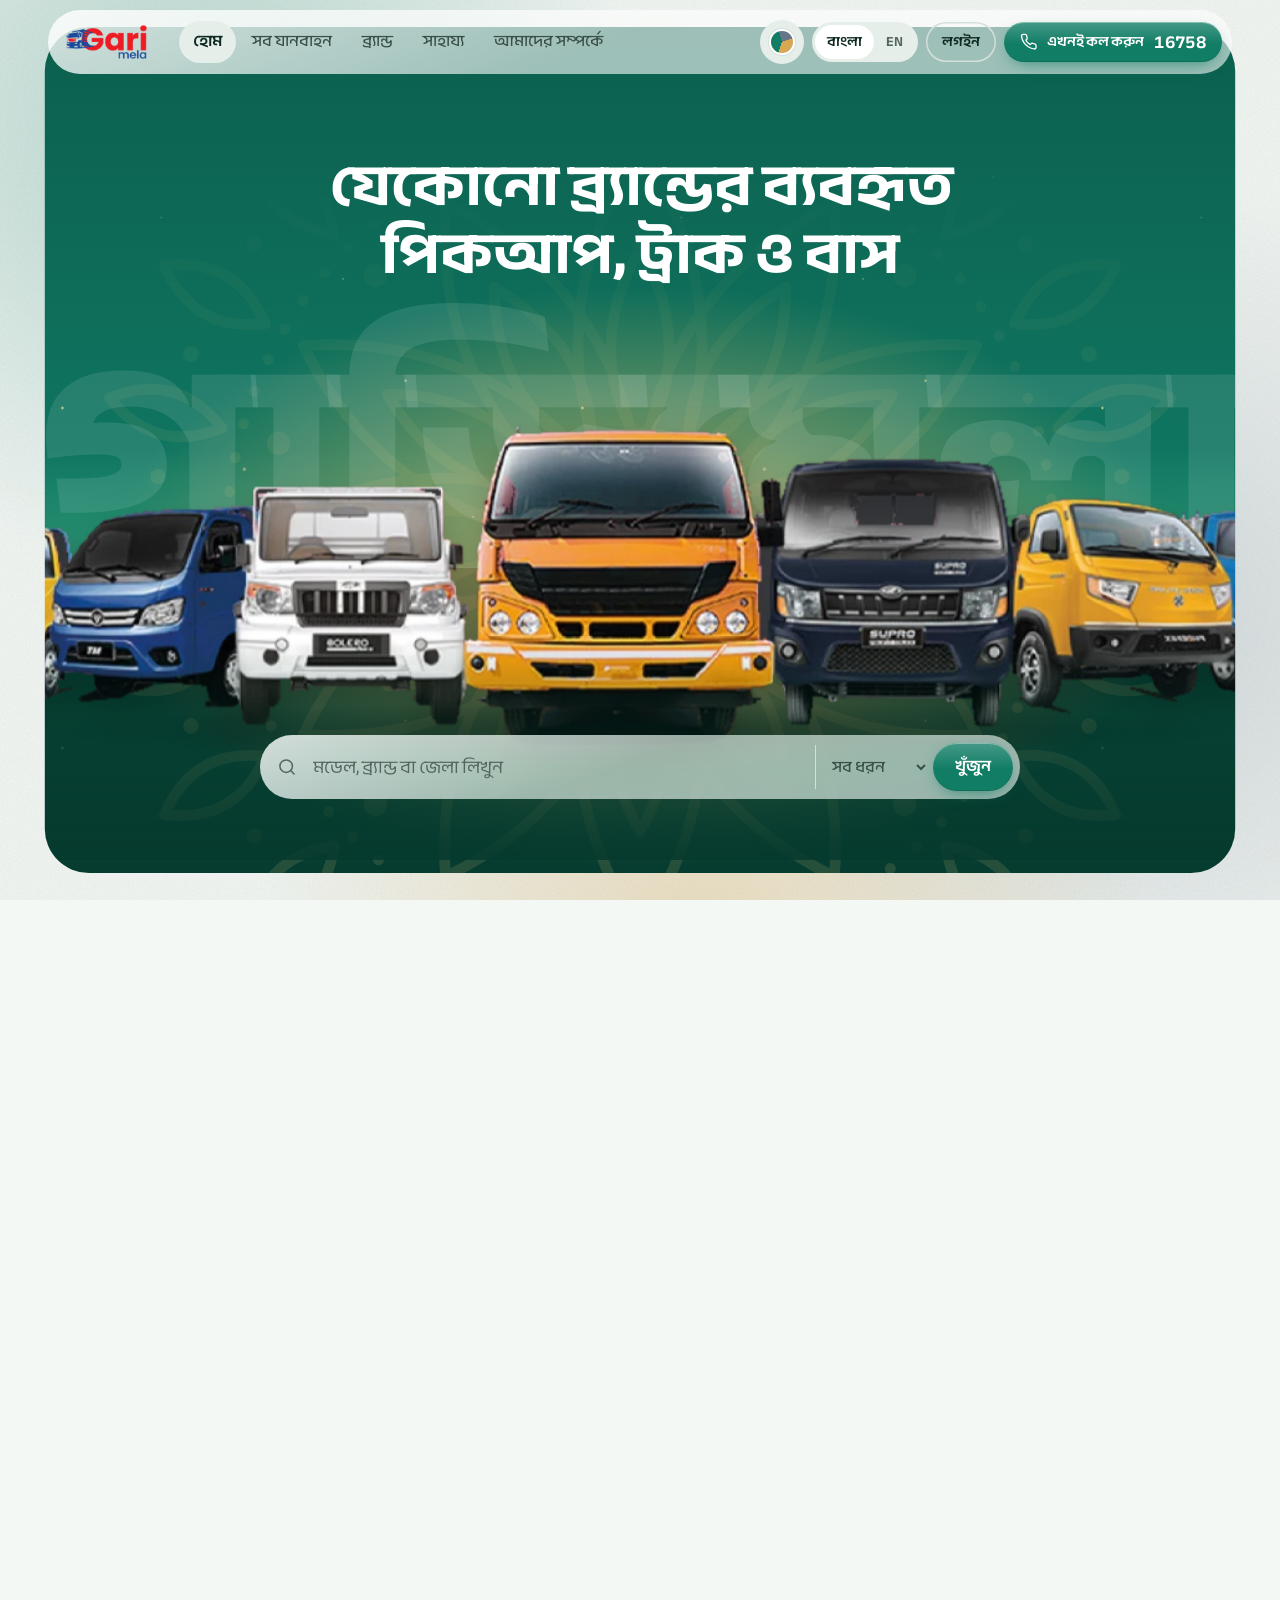
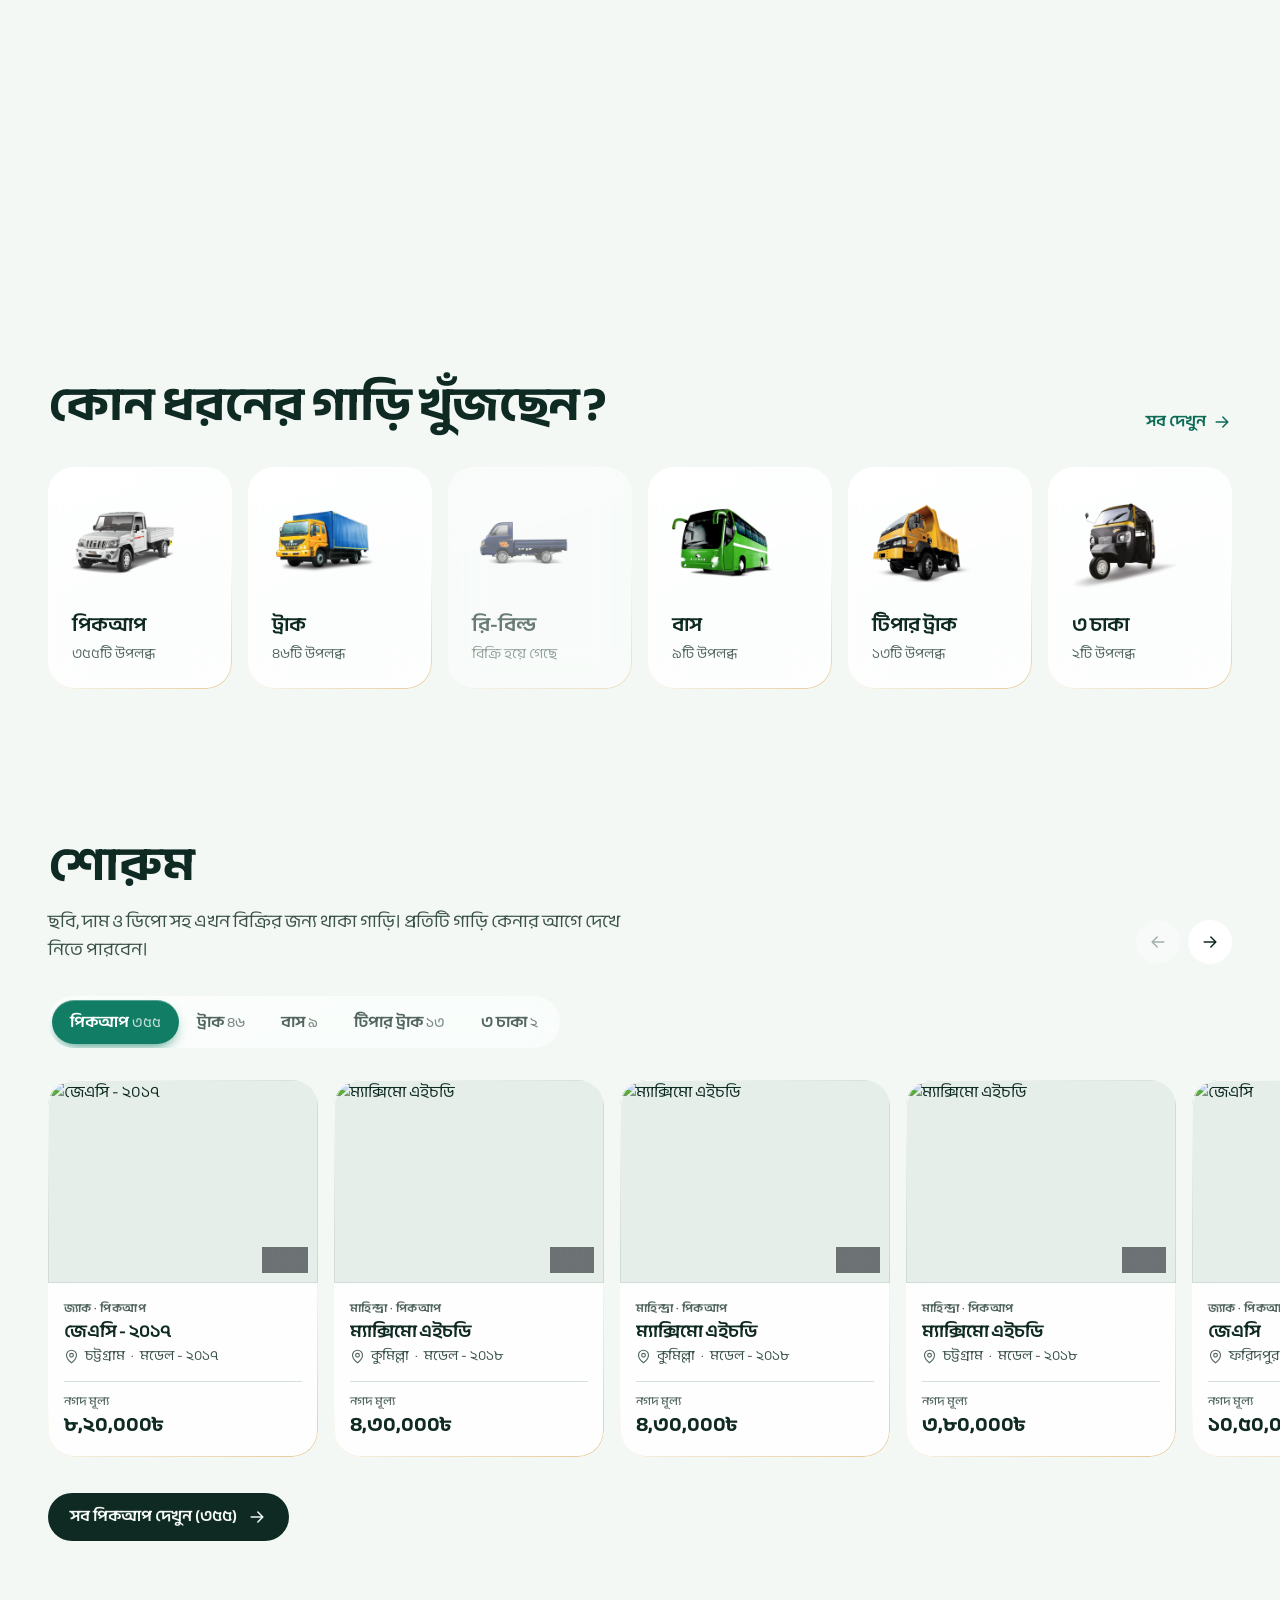
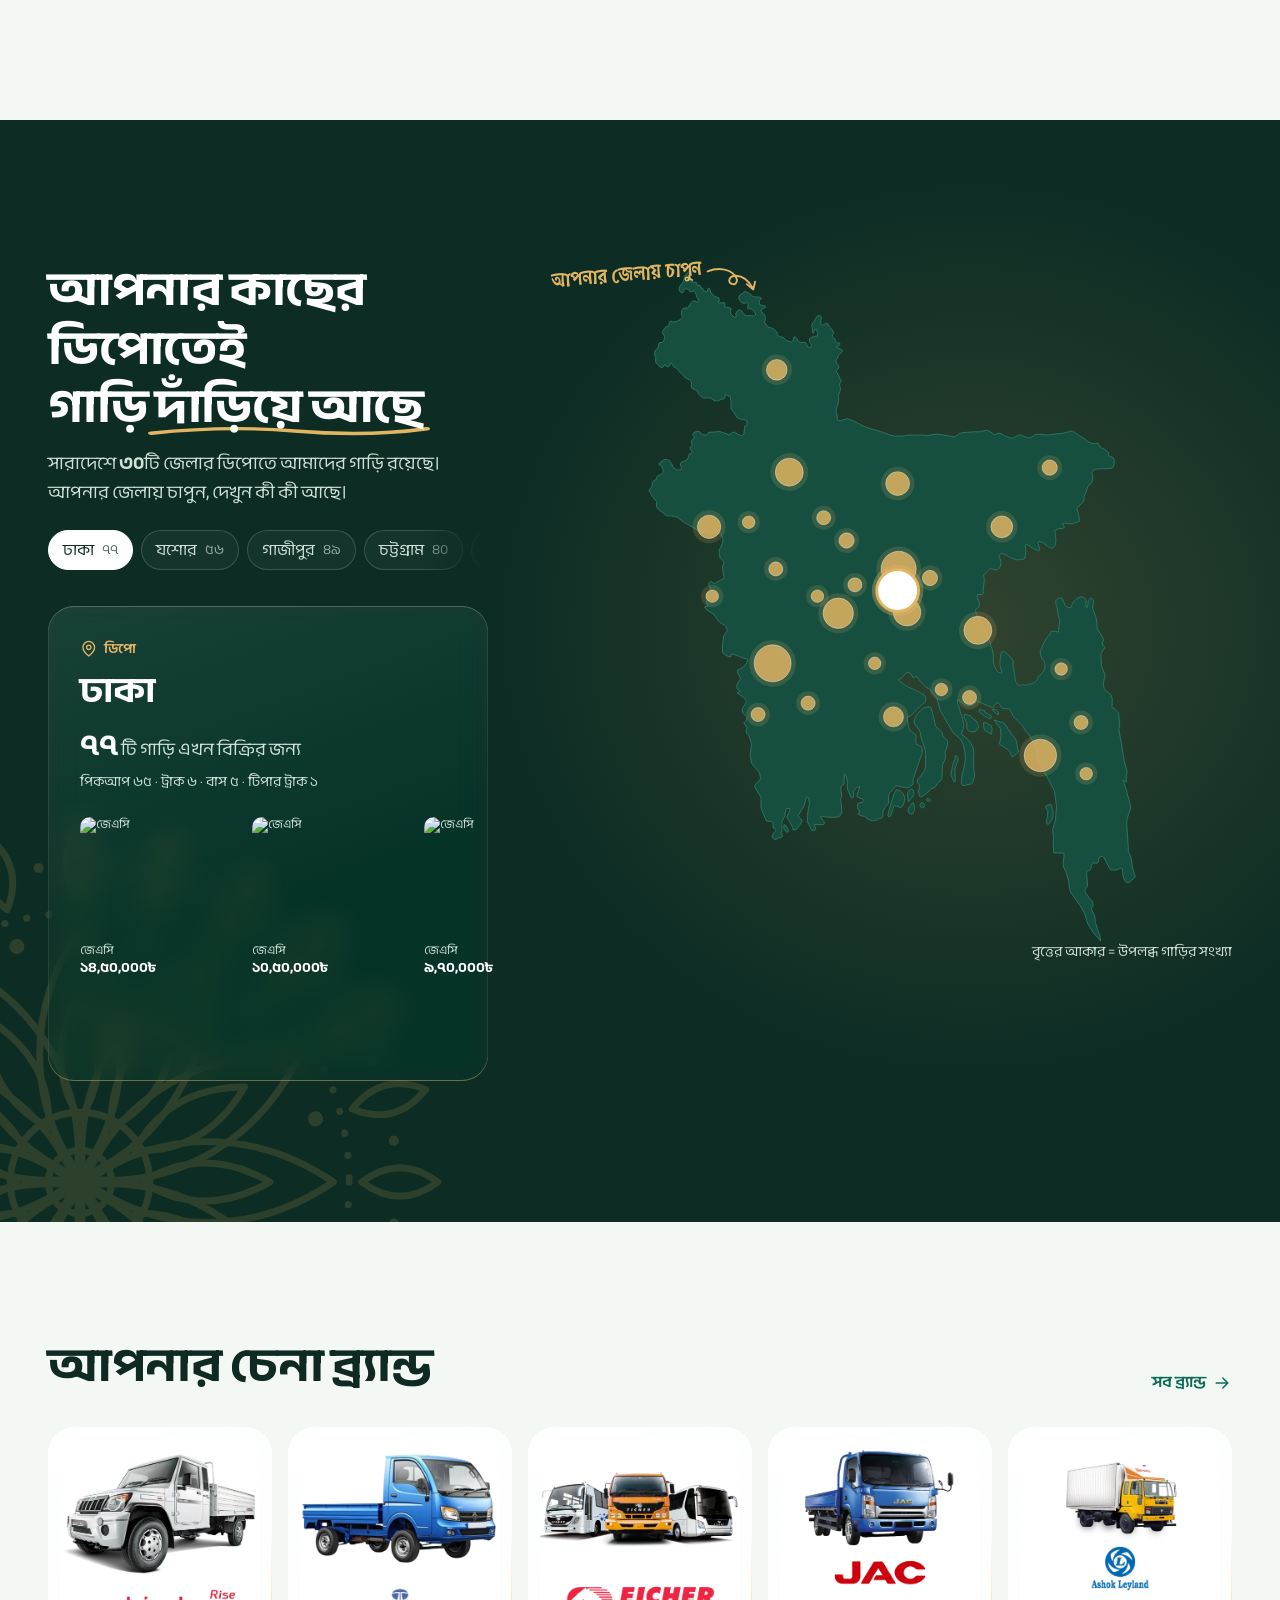
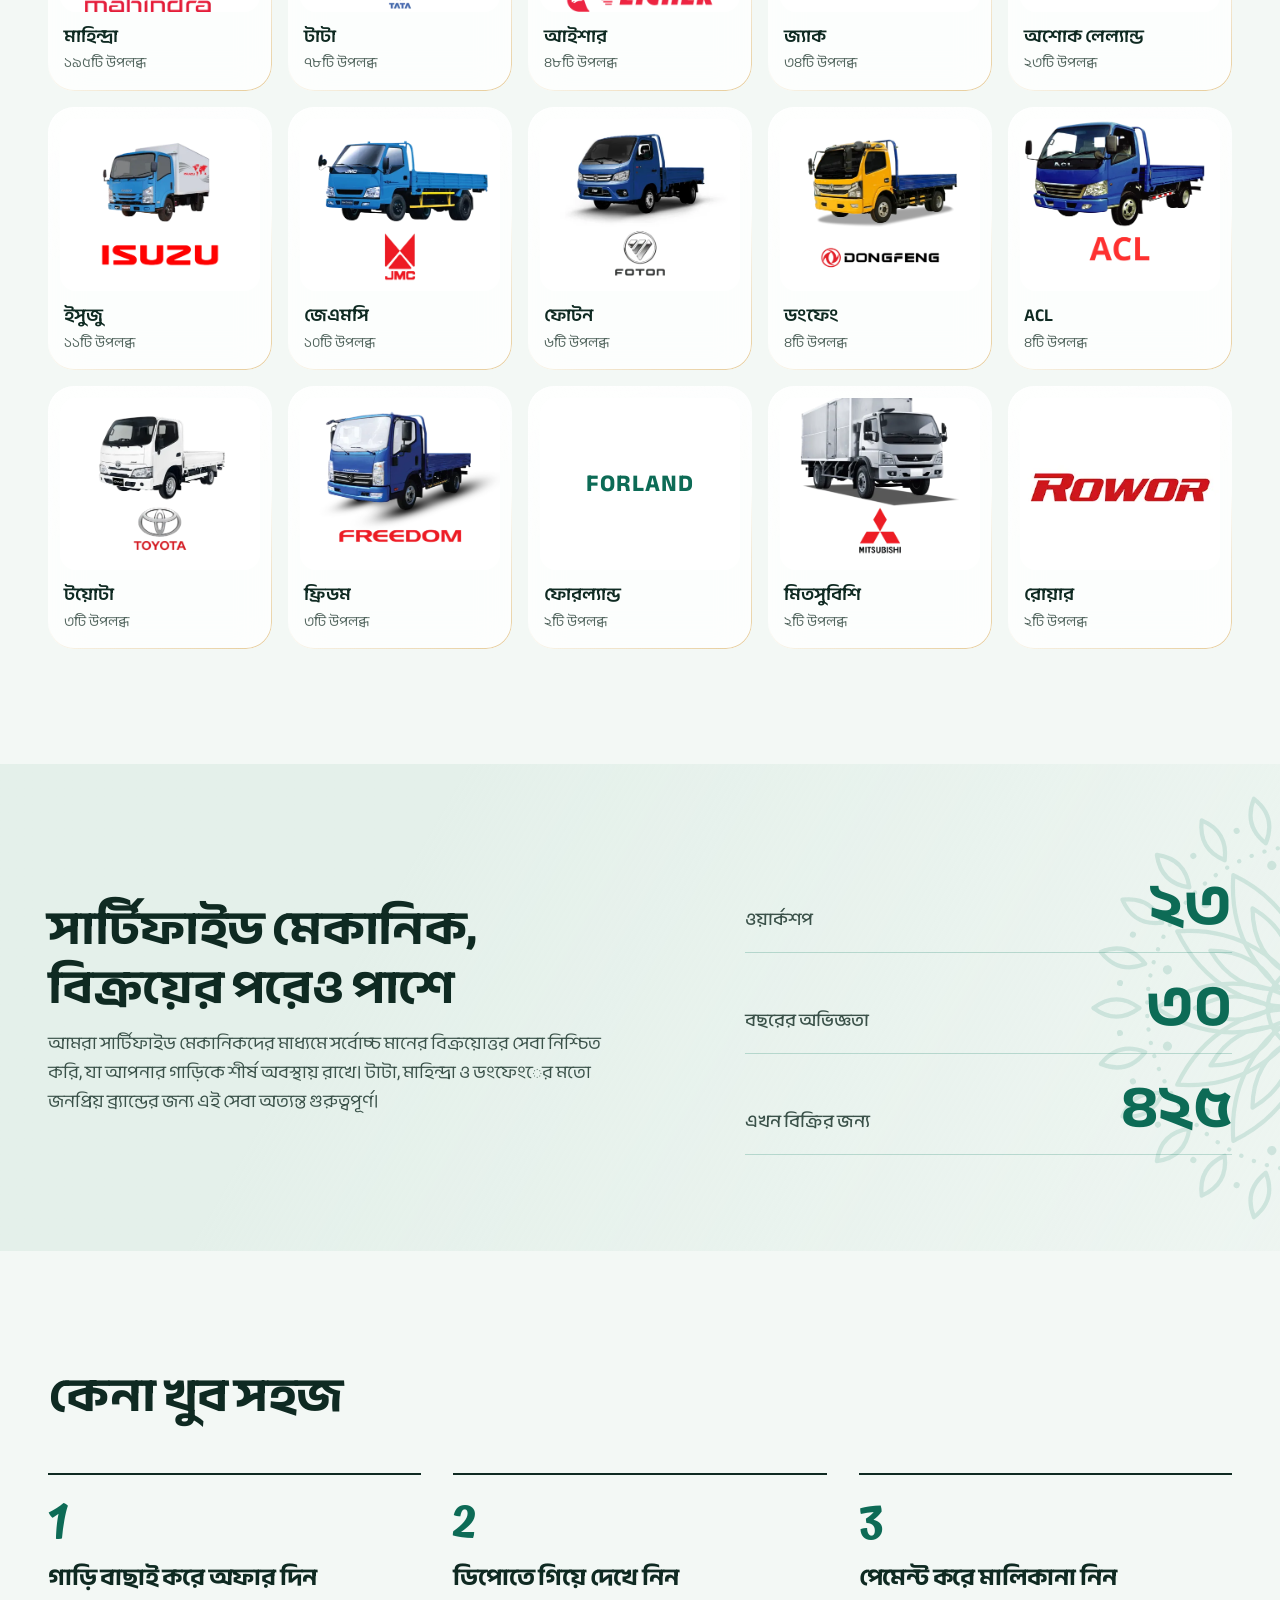
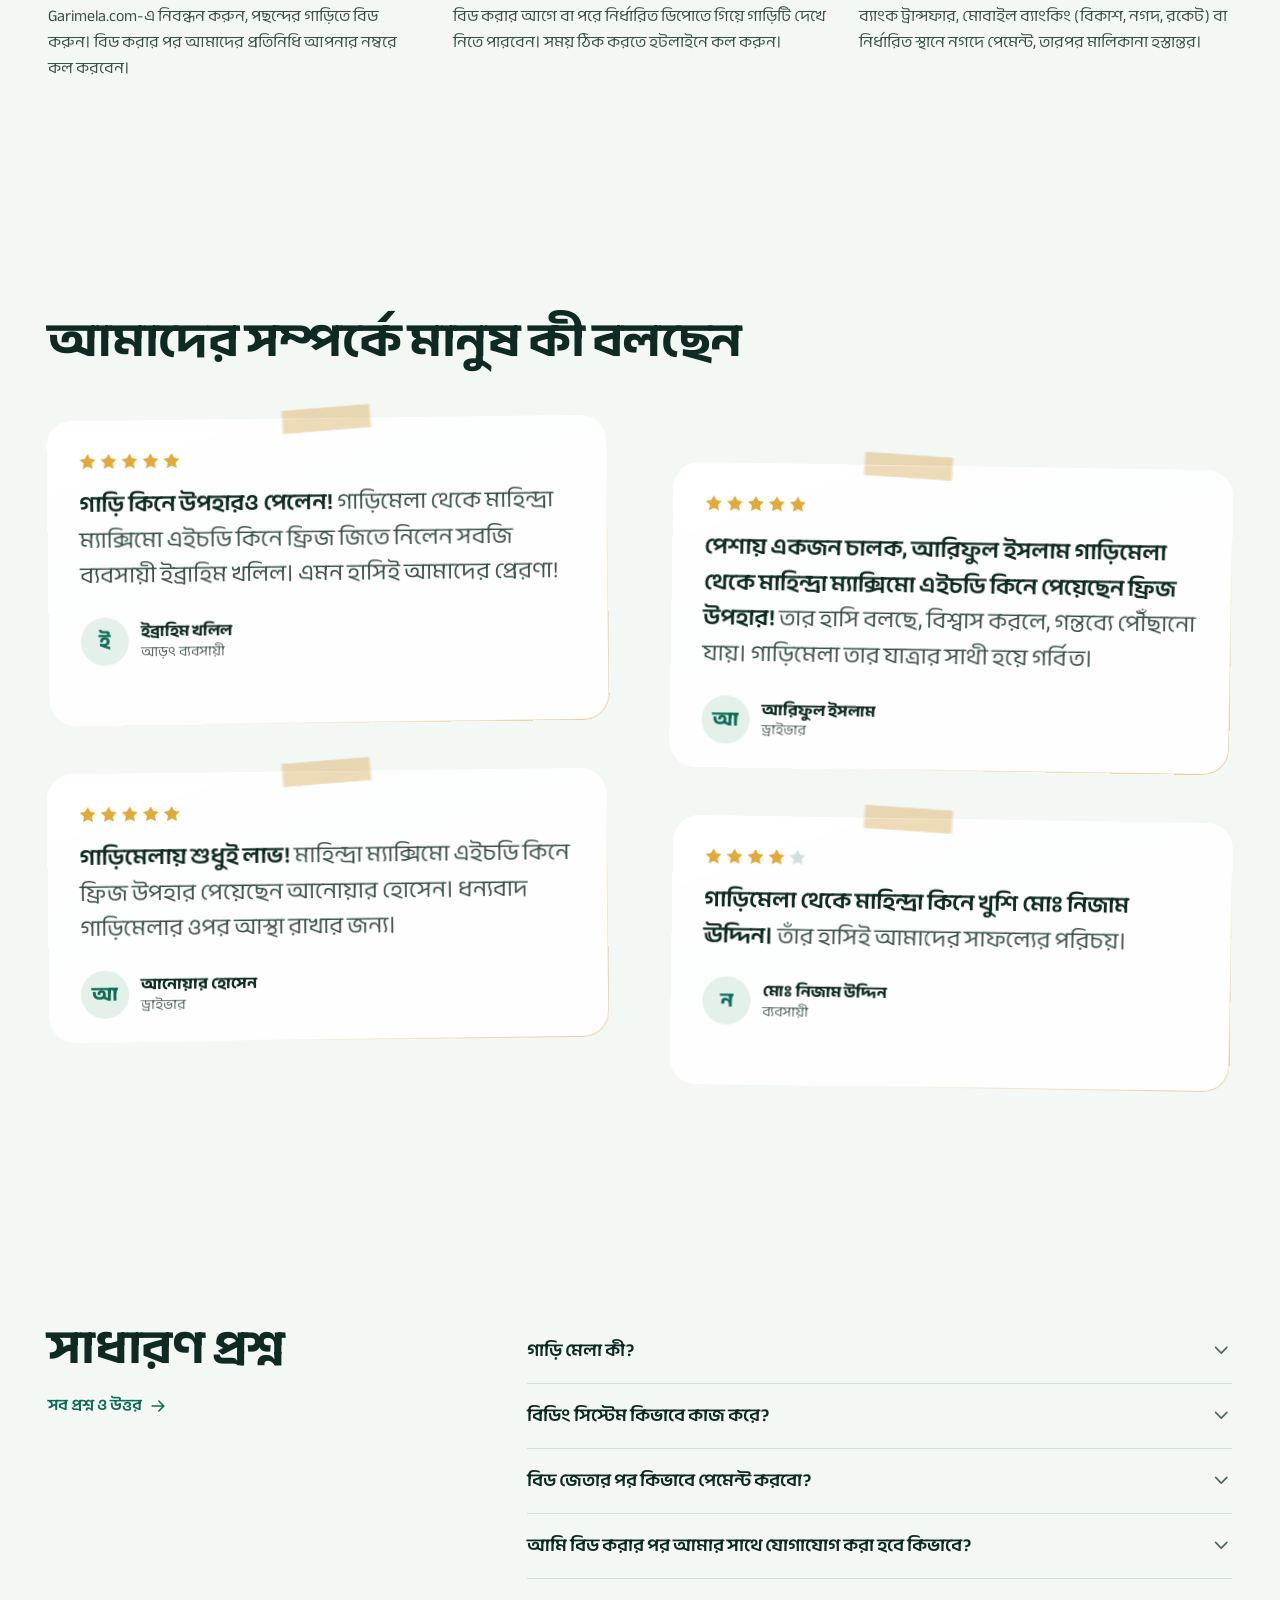
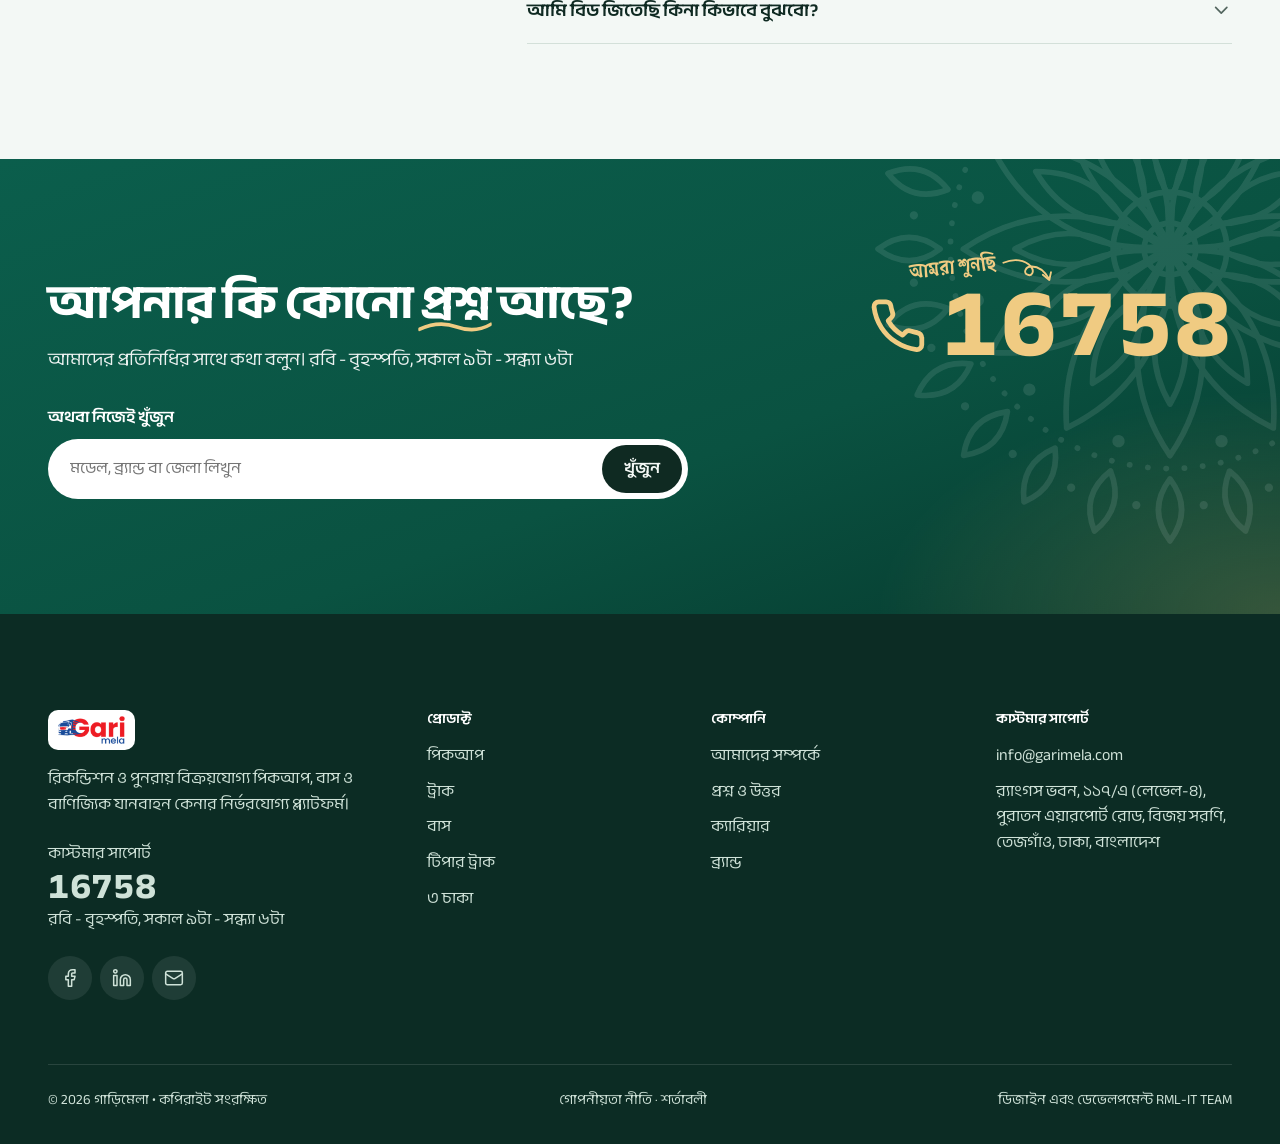
==== commit f1741ec9: "Three palette themes (Harvest, Dusk, Monsoon) in light and dark - themes.css: one token block per pa" ====
--- a/index.html
+++ b/index.html
@@ -2,11 +2,11 @@
 <html lang="bn">
 <head>
   <meta charset="utf-8">
-  <script>(()=>{let t;try{t=localStorage.getItem("gm-theme")}catch(e){}document.documentElement.dataset.theme=t||(matchMedia("(prefers-color-scheme: dark)").matches?"dark":"light")})()</script>
+  <script src="assets/theme-init.js"></script>
   <meta name="viewport" content="width=device-width, initial-scale=1, viewport-fit=cover">
   <title>গাড়িমেলা · Gari Mela | নগদ বা কিস্তিতে ব্যবহৃত পিকআপ, ট্রাক ও বাস</title>
   <meta name="description" content="গাড়িমেলায় আপনার স্বপ্নের গাড়ি কিনুন নগদ বা কিস্তিতে। মাহিন্দ্রা, টাটা, আইশারসহ ১৫টি ব্র্যান্ডের ব্যবহৃত পিকআপ, ট্রাক ও বাস, সারাদেশের ডিপোতে।">
-  <meta name="theme-color" content="#ED1C25">
+  <meta name="theme-color" content="#0B5E4C">
   <meta name="color-scheme" content="light dark">
   <meta property="og:title" content="গাড়িমেলা · Gari Mela">
   <meta property="og:description" content="নগদ বা কিস্তিতে ব্যবহৃত পিকআপ, ট্রাক ও বাস। হটলাইন ১৬৭৫৮">
@@ -15,10 +15,11 @@
   <link rel="preconnect" href="https://fonts.googleapis.com">
   <link rel="preconnect" href="https://fonts.gstatic.com" crossorigin>
   <link rel="preconnect" href="https://garimela-storage.sgp1.cdn.digitaloceanspaces.com">
-  <link rel="stylesheet" href="https://fonts.googleapis.com/css2?family=Anek+Bangla:wdth,wght@75..125,300..800&display=swap">
+  <link rel="stylesheet" href="https://fonts.googleapis.com/css2?family=Anek+Bangla:wdth,wght@75..125,300..800&family=Atma:wght@600&display=swap">
   <link rel="preload" as="image" href="assets/img/lineup.webp" media="(min-width: 700px)">
   <link rel="preload" as="image" href="assets/img/lineup-sm.webp" media="(max-width: 699px)">
   <link rel="stylesheet" href="assets/site.css">
+  <link rel="stylesheet" href="assets/themes.css">
   <script src="assets/site.js" defer></script>
 </head>
 <body data-page="home" class="is-home">
@@ -30,12 +31,14 @@
   <section class="hero" aria-labelledby="hero-title">
     <div class="hero__stage">
       <div class="hero__back" aria-hidden="true"></div>
+      <div class="hero__fx" aria-hidden="true"></div>
       <p class="hero__word" aria-hidden="true"><span data-lang="bn">গাড়িমেলা</span><span data-lang="en">GARI MELA</span></p>
 
       <div class="hero__copy wrap">
+        <p class="hero__hello glass"><span class="live-dot" aria-hidden="true"></span><span data-hello></span></p>
         <h1 id="hero-title">
-          <span data-lang="bn">গাড়িমেলায় আপনার স্বপ্নের গাড়ি কিনুন</span>
-          <span data-lang="en">Buy your dream vehicle at Gari Mela</span>
+          <span data-lang="bn">গাড়িমেলায় আপনার <span class="scribble">স্বপ্নের গাড়ি</span> কিনুন</span>
+          <span data-lang="en">Buy your <span class="scribble">dream vehicle</span> at Gari Mela</span>
         </h1>
         <p class="hero__sub">
           <span data-lang="bn">নগদ বা কিস্তিতে। যাচাই করা তালিকা, সারাদেশের ডিপোতে দেখে কেনার সুযোগ।</span>
@@ -111,11 +114,12 @@
   <section class="section section--map" aria-labelledby="map-title">
     <div class="wrap map-grid">
       <div class="map-intro">
-        <h2 class="h2" id="map-title"><span data-lang="bn">আপনার কাছের ডিপোতেই<br>গাড়ি দাঁড়িয়ে আছে</span><span data-lang="en">There's a vehicle parked<br>near you</span></h2>
+        <h2 class="h2" id="map-title"><span data-lang="bn">আপনার কাছের ডিপোতেই<br>গাড়ি <span class="scribble">দাঁড়িয়ে আছে</span></span><span data-lang="en">There's a vehicle parked<br><span class="scribble">near you</span></span></h2>
         <p class="lede"><span data-lang="bn">সারাদেশে <b class="num" data-count="depots">30</b>টি জেলার ডিপোতে আমাদের গাড়ি রয়েছে। আপনার জেলায় চাপুন, দেখুন কী কী আছে।</span><span data-lang="en">Our stock sits at depots in <b class="num" data-count="depots">30</b> districts. Tap your district to see what's there.</span></p>
         <div class="depot-list" id="depot-list" aria-label="Districts"></div>
       </div>
       <figure class="map-figure">
+        <p class="hand" aria-hidden="true"><span data-lang="bn">আপনার জেলায় চাপুন</span><span data-lang="en">Tap your district</span><svg class="icon"><use href="assets/icons.svg#hand-arrow"/></svg></p>
         <svg id="bd-map" class="bd-map" role="img" aria-label="Map of Bangladesh with Gari Mela depots"></svg>
         <figcaption class="map-note"><span data-lang="bn">বৃত্তের আকার = উপলব্ধ গাড়ির সংখ্যা</span><span data-lang="en">Circle size = vehicles available</span></figcaption>
       </figure>
@@ -196,10 +200,11 @@
   <section class="close" aria-labelledby="close-title">
     <div class="wrap close__grid">
       <div>
-        <h2 id="close-title"><span data-lang="bn">আপনার কি কোনো প্রশ্ন আছে?</span><span data-lang="en">Have a question?</span></h2>
+        <h2 id="close-title"><span data-lang="bn">আপনার কি কোনো <span class="scribble">প্রশ্ন</span> আছে?</span><span data-lang="en">Have a <span class="scribble">question</span>?</span></h2>
         <p><span data-lang="bn">আমাদের প্রতিনিধির সাথে কথা বলুন।</span><span data-lang="en">Talk to one of our people.</span> <span data-i18n="hours"></span></p>
       </div>
       <a class="close__call" href="tel:16758">
+        <span class="hand" aria-hidden="true"><span data-lang="bn">আমরা শুনছি</span><span data-lang="en">We're listening</span><svg class="icon"><use href="assets/icons.svg#hand-arrow"/></svg></span>
         <svg class="icon" aria-hidden="true"><use href="assets/icons.svg#phone"/></svg>
         <span class="num">16758</span>
       </a>
--- a/assets/site.css
+++ b/assets/site.css
@@ -1,34 +1,17 @@
 /* Gari Mela, rebuild design system.
-   Brand: red #ED1C25 + navy (logo). Neutrals tinted toward the navy hue (262). */
+   Colour tokens (--bg, --brand, --sky-1 ...) come from themes.css: three palettes x light/dark.
+   This file only references them. */
 
 :root {
-  /* brand */
-  --red-500: oklch(0.62 0.235 27);   /* #ED1C25, stage surface only */
-  --red-600: oklch(0.555 0.22 27);   /* buttons / links, white text 4.9:1 */
-  --red-700: oklch(0.48 0.19 27);
-  --navy-900: oklch(0.2 0.045 262);
-  --navy-600: oklch(0.42 0.13 262);  /* logo navy */
-
-  /* theme-aware tokens: light-dark(light, dark). Theme = system, or html[data-theme] */
   color-scheme: light dark;
-  --bg:       light-dark(oklch(0.985 0.003 262), oklch(0.155 0.018 262));
-  --surface:  light-dark(#fff,                   oklch(0.205 0.022 262));
-  --sunk:     light-dark(oklch(0.955 0.006 262), oklch(0.245 0.024 262));
-  --line:     light-dark(oklch(0.9 0.008 262),   oklch(0.31 0.024 262));
-  --ink:      light-dark(oklch(0.21 0.03 262),   oklch(0.96 0.008 262));
-  --ink-2:    light-dark(oklch(0.42 0.02 262),   oklch(0.82 0.014 262));
-  --ink-3:    light-dark(oklch(0.55 0.015 262),  oklch(0.7 0.018 262));
-  --accent-ink: light-dark(var(--red-600),       oklch(0.72 0.17 27));   /* red used as text: 4.5:1 on both */
-  --red-50:   light-dark(oklch(0.97 0.018 27),   oklch(0.22 0.05 27));
-  --navy-100: light-dark(oklch(0.94 0.02 262),   oklch(0.3 0.045 262));
-  --navy-800: light-dark(oklch(0.27 0.07 262),   oklch(0.9 0.04 262));
-  --band:     light-dark(var(--navy-900),        oklch(0.115 0.022 262)); /* map + footer */
-  --glass-bg: light-dark(oklch(1 0 0 / .72),     oklch(0.21 0.025 262 / .68));
-  --glass-edge: light-dark(oklch(1 0 0 / .8),    oklch(1 0 0 / .1));
-  --shade:    light-dark(oklch(0.2 0.05 262),    oklch(0 0 0));
+  /* palette-independent material tokens */
+  --glass-edge: light-dark(rgb(255 255 255 / .95), rgb(255 255 255 / .13));
+  --sheen:      light-dark(rgb(255 255 255 / .55), rgb(255 255 255 / .06));
+  --ring:       light-dark(rgb(0 0 0 / .06), rgb(255 255 255 / .07));
 
   /* type */
   --font: "Anek Bangla", "Noto Sans Bengali", system-ui, sans-serif;
+  --hand: "Atma", var(--font);
   --t-12: 0.75rem; --t-14: 0.875rem; --t-16: 1rem; --t-18: 1.125rem; --t-20: 1.25rem;
   --t-24: 1.5rem; --t-30: 1.875rem; --t-36: 2.25rem; --t-48: 3rem; --t-60: 3.75rem;
 
@@ -72,7 +55,7 @@
 button, input, select { font: inherit; color: inherit; }
 h1, h2, h3, h4 { margin: 0; line-height: 1.22; letter-spacing: -0.01em; text-wrap: balance; font-weight: 700; }
 p { margin: 0; text-wrap: pretty; }
-:focus-visible { outline: 2.5px solid var(--navy-600); outline-offset: 3px; border-radius: 6px; }
+:focus-visible { outline: 2.5px solid var(--focus); outline-offset: 3px; border-radius: 6px; }
 .sr-only { position: absolute; width: 1px; height: 1px; overflow: hidden; clip: rect(0 0 0 0); white-space: nowrap; }
 .skip { position: absolute; left: 12px; top: -60px; z-index: 100; background: var(--ink); color: #fff; padding: 10px 16px; border-radius: var(--r-sm); }
 .skip:focus { top: 12px; }
@@ -95,31 +78,39 @@
 }
 @media (hover: hover) and (pointer: fine) { .btn:hover { box-shadow: var(--sh-md); } }
 .btn:active { transform: scale(0.97); box-shadow: var(--sh-sm); }
-.btn--primary { --bg-c: var(--red-600); --fg-c: #fff; }
-@media (hover: hover) and (pointer: fine) { .btn--primary:hover { --bg-c: var(--red-700); } }
-.btn--dark { --bg-c: var(--navy-900); --fg-c: #fff; }
-:root[data-theme="dark"] .btn--dark { --bg-c: oklch(0.95 0.01 262); --fg-c: var(--navy-900); }
-:root[data-theme="dark"] .btn--ghost { box-shadow: inset 0 0 0 1.5px var(--line); }
+/* primary: brand fill lit from above (sheen + bright top edge), glowing slightly in its own colour */
+.btn--primary {
+  --bg-c: var(--brand); --fg-c: var(--on-brand);
+  background-image: linear-gradient(to bottom, rgb(255 255 255 / .22), rgb(255 255 255 / 0) 55%);
+  box-shadow: inset 0 1px 0 rgb(255 255 255 / .35), inset 0 -1px 0 rgb(0 0 0 / .12), 0 6px 18px -8px var(--brand);
+}
+@media (hover: hover) and (pointer: fine) { .btn--primary:hover { --bg-c: var(--brand-hi); box-shadow: inset 0 1px 0 rgb(255 255 255 / .35), 0 10px 26px -8px var(--brand); } }
+.btn--dark { --bg-c: var(--ink); --fg-c: var(--bg); }
 .logo-d { display: none; }
 :root[data-theme="dark"] .logo-l { display: none; }
 :root[data-theme="dark"] .logo-d { display: block; }
 .btn--ghost { --bg-c: transparent; box-shadow: inset 0 0 0 1.5px var(--line); }
 @media (hover: hover) and (pointer: fine) { .btn--ghost:hover { box-shadow: inset 0 0 0 1.5px var(--ink-3); } }
 .btn--sm { min-height: 40px; padding: 0 16px; font-size: var(--t-14); }
-.link { color: var(--accent-ink); font-weight: 600; text-decoration: none; display: inline-flex; align-items: center; gap: 6px; }
+.link { color: var(--brand-ink); font-weight: 600; text-decoration: none; display: inline-flex; align-items: center; gap: 6px; }
 @media (hover: hover) and (pointer: fine) { .link:hover { text-decoration: underline; text-underline-offset: 4px; } }
 .link .icon { transition: transform var(--d-fast) var(--ease-out); }
 @media (hover: hover) and (pointer: fine) { .link:hover .icon { transform: translateX(3px); } }
 
-/* ---------- glass (only on things you touch) ---------- */
+/* ---------- glass: floating + touchable layers (nav, search dock, segmented controls, filters, panels) ----------
+   Material = blurred + saturated backdrop, a sheen from the top-left, a bright top edge where light catches,
+   and a thin rim in the theme's accent along the bottom (gold / orange / aqua). */
 .glass {
-  background: var(--glass-bg);
-  backdrop-filter: blur(22px) saturate(180%);
-  -webkit-backdrop-filter: blur(22px) saturate(180%);
-  box-shadow: inset 0 1px 0 var(--glass-edge), 0 0 0 1px oklch(from var(--shade) l c h / .08), var(--sh-md);
+  background: linear-gradient(160deg, var(--sheen), transparent 48%), var(--glass-bg);
+  backdrop-filter: blur(var(--blur)) saturate(180%);
+  -webkit-backdrop-filter: blur(var(--blur)) saturate(180%);
+  box-shadow: inset 0 1px 0 var(--glass-edge), inset 0 -1px 0 color-mix(in oklab, var(--rim) 55%, transparent), 0 0 0 1px var(--ring), var(--sh-md);
 }
 @media (prefers-reduced-transparency: reduce) {
   .glass { background: var(--surface); backdrop-filter: none; -webkit-backdrop-filter: none; }
+}
+@media (prefers-contrast: more) {
+  .glass { background: var(--surface); backdrop-filter: none; -webkit-backdrop-filter: none; box-shadow: 0 0 0 1.5px var(--ink-3); }
 }
 
 /* ---------- header ---------- */
@@ -154,10 +145,11 @@
 
 .sheet {
   position: fixed; inset: 0; z-index: var(--z-sheet); display: grid; align-items: end;
-  background: oklch(0.2 0.05 262 / .45); opacity: 0; pointer-events: none; transition: opacity var(--d-med);
+  background: color-mix(in oklab, var(--deep) 55%, transparent); opacity: 0; pointer-events: none; transition: opacity var(--d-med);
 }
 .sheet[data-open] { opacity: 1; pointer-events: auto; }
 .sheet__panel {
+  max-height: 92svh; overflow-y: auto; overscroll-behavior: contain;
   background: var(--surface); border-radius: var(--r-xl) var(--r-xl) 0 0; padding: var(--s-5) var(--gutter) calc(var(--s-6) + env(safe-area-inset-bottom));
   transform: translateY(100%); transition: transform var(--d-slow) var(--ease-out);
 }
@@ -166,7 +158,7 @@
 .sheet nav a { display: flex; align-items: center; justify-content: space-between; padding: 14px 4px; font-size: var(--t-20); font-weight: 600; text-decoration: none; border-bottom: 1px solid var(--line); }
 .sheet .btn { width: 100%; margin-top: var(--s-5); }
 
-@media (max-width: 960px) {
+@media (max-width: 1100px) { /* below this the five links wrap; they move into the menu sheet */
   .nav__links, .nav__login { display: none; }
   .nav__menu { display: grid; }
 }
@@ -174,16 +166,16 @@
   .nav { padding-left: 14px; gap: var(--s-2); }
   .nav__logo img { height: 28px; }
   .nav__call span[data-i18n] { display: none; }
-  .nav__end > .lang, .nav__end > .theme-btn { display: none; }
+  .nav__end > .lang, .nav__end > .palette-btn { display: none; }
   .nav__call { padding: 0 14px; }
 }
 
 /* ---------- sections ---------- */
 .section { padding-block: clamp(var(--s-8), 9vw, var(--s-10)); }
 .section__head { display: flex; align-items: end; justify-content: space-between; gap: var(--s-5); margin-bottom: var(--s-6); flex-wrap: wrap; }
-.h2 { font-size: clamp(var(--t-30), 4vw, var(--t-48)); font-variation-settings: "wdth" 108; }
+.h2 { font-size: clamp(var(--t-30), 4vw, var(--t-48)); font-variation-settings: "wdth" var(--wdth-d); }
 .lede { font-size: var(--t-18); color: var(--ink-2); max-width: 58ch; margin-top: var(--s-3); }
-.kicker { font-size: var(--t-14); font-weight: 600; color: var(--accent-ink); margin-bottom: var(--s-2); }
+.kicker { font-size: var(--t-14); font-weight: 600; color: var(--brand-ink); margin-bottom: var(--s-2); }
 
 /* ---------- vehicle card (one label schema everywhere) ---------- */
 .vcard {
@@ -197,10 +189,10 @@
 .vcard__media img { width: 100%; height: 100%; object-fit: cover; transition: transform var(--d-slow) var(--ease-out); }
 @media (hover: hover) and (pointer: fine) { .vcard:hover .vcard__media img { transform: scale(1.04); } }
 .vcard__media::after { content: ""; position: absolute; inset: 0; box-shadow: inset 0 0 0 1px oklch(0 0 0 / .05); border-radius: inherit; }
-.vcard__photos { position: absolute; right: 10px; bottom: 10px; display: inline-flex; align-items: center; gap: 5px; padding: 3px 9px; border-radius: var(--r-pill); background: oklch(0.2 0.05 262 / .62); color: #fff; font-size: var(--t-12); backdrop-filter: blur(8px); }
+.vcard__photos { position: absolute; right: 10px; bottom: 10px; display: inline-flex; align-items: center; gap: 5px; padding: 3px 9px; border-radius: var(--r-pill); background: rgb(10 14 20 / .55); color: #fff; font-size: var(--t-12); backdrop-filter: blur(8px); }
 .vcard__photos .icon { width: 14px; height: 14px; }
 .badge { position: absolute; left: 10px; top: 10px; padding: 4px 10px; border-radius: var(--r-pill); font-size: var(--t-12); font-weight: 600; background: var(--surface); color: var(--ink); box-shadow: var(--sh-sm); }
-.badge--sold { background: var(--navy-900); color: #fff; }
+.badge--sold { background: var(--deep); color: #fff; }
 .vcard__body { display: grid; gap: 2px; padding: var(--s-4) var(--s-4) var(--s-4); }
 .vcard__brand { font-size: var(--t-12); font-weight: 600; color: var(--ink-3); letter-spacing: 0.04em; text-transform: uppercase; }
 .vcard__title { font-size: var(--t-18); font-weight: 600; line-height: 1.3; overflow: hidden; display: -webkit-box; -webkit-line-clamp: 1; -webkit-box-orient: vertical; }
@@ -231,7 +223,7 @@
 @keyframes skel { to { background-position: -200% 0; } }
 
 /* ---------- footer ---------- */
-.site-footer { background: var(--band); color: oklch(0.86 0.02 262); padding-block: var(--s-9) var(--s-6); margin-top: var(--s-9); }
+.site-footer { background: var(--deep); color: var(--on-deep); padding-block: var(--s-9) var(--s-6); margin-top: var(--s-9); }
 .site-footer a { text-decoration: none; color: inherit; }
 @media (hover: hover) and (pointer: fine) { .site-footer a:hover { color: #fff; text-decoration: underline; text-underline-offset: 4px; } }
 .footer__top { display: grid; grid-template-columns: 1.4fr repeat(3, 1fr); gap: var(--s-7); }
@@ -249,7 +241,7 @@
 
 /* ---------- inner page header ---------- */
 .page-hero { padding-block: var(--s-8) var(--s-6); }
-.page-hero h1 { font-size: clamp(var(--t-36), 5vw, var(--t-60)); font-variation-settings: "wdth" 110; }
+.page-hero h1 { font-size: clamp(var(--t-36), 5vw, var(--t-60)); font-variation-settings: "wdth" var(--wdth-d); }
 .crumbs { display: flex; gap: 8px; font-size: var(--t-14); color: var(--ink-3); margin-bottom: var(--s-4); flex-wrap: wrap; }
 .crumbs a { text-decoration: none; }
 @media (hover: hover) and (pointer: fine) { .crumbs a:hover { color: var(--ink); text-decoration: underline; } }
@@ -269,15 +261,41 @@
 .hero { --p: 0; --copy: 0; --beat: 0; --exit: 0; position: relative; height: 210svh; margin-top: -86px; }
 .hero__stage {
   position: sticky; top: 0; height: 100svh; min-height: 620px; overflow: hidden;
-  background: var(--red-600); color: #fff; isolation: isolate;
+  /* the theme's sky: overhead -> mid -> horizon (the floor is drawn by .hero__back).
+     Mid-sky holds to 50% so all hero copy sits on >= 4.5:1; the horizon glow is a band just above the trucks. */
+  background: linear-gradient(to bottom, var(--sky-1), var(--sky-m) 50%, var(--sky-2) 63%);
+  color: #fff; isolation: isolate;
   clip-path: inset(calc(var(--exit) * 3%) calc(var(--exit) * 3.5%) round calc(var(--exit) * 44px));
 }
 .hero__back {
+  --horizon: 63%;
   position: absolute; inset: 0; z-index: -1;
   background:
-    radial-gradient(60% 46% at 50% 64%, oklch(0.66 0.2 27 / .9), transparent 70%),
-    linear-gradient(to bottom, transparent 63%, oklch(0.5 0.2 27) 63%, oklch(0.4 0.16 26) 100%);
-}
+    radial-gradient(60% 46% at 50% calc(var(--horizon) + 1%), var(--sun), transparent 70%),
+    linear-gradient(to bottom, transparent var(--horizon), var(--floor-1) var(--horizon), var(--floor-2) 100%);
+}
+/* alpona rosette rising like a low sun behind the trucks; turns slowly, opens up as you scroll */
+.hero__fx { position: absolute; inset: 0; z-index: -1; pointer-events: none; overflow: hidden; }
+.hero__fx::before {
+  content: ""; position: absolute; left: 50%; top: 60%; width: min(86vw, 96svh); aspect-ratio: 1; translate: -50% -50%;
+  background: var(--rosette);
+  /* rosette shape, faded toward the top so it rises from the horizon and stays out from behind the headline */
+  -webkit-mask: url(rosette.svg) center / contain no-repeat, linear-gradient(to bottom, transparent 18%, #000 58%); -webkit-mask-composite: source-in;
+  mask: url(rosette.svg) center / contain no-repeat, linear-gradient(to bottom, transparent 18%, #000 58%); mask-composite: intersect;
+  transform: scale(calc(1 + var(--p) * .35)); opacity: calc(1 - var(--p) * .6);
+}
+@media (prefers-reduced-motion: no-preference) { .hero__fx::before { animation: turn-slow 240s linear infinite; } }
+@keyframes turn-slow { to { rotate: 360deg; } }
+/* time-of-day greeting with the live stock count */
+.hero__hello {
+  grid-column: 1; justify-self: start; display: inline-flex; align-items: center; gap: 10px; margin-bottom: var(--s-5);
+  padding: 6px 14px 6px 10px; border-radius: var(--r-pill); font-size: var(--t-14); font-weight: 600;
+  --glass-bg: rgb(255 255 255 / .12); --sheen: rgb(255 255 255 / .14); --glass-edge: rgb(255 255 255 / .38); --ring: rgb(255 255 255 / .1);
+}
+.hero__hello:empty { display: none; }
+.live-dot { position: relative; width: 8px; height: 8px; border-radius: 50%; background: var(--stage-accent); flex: none; }
+.live-dot::after { content: ""; position: absolute; inset: 0; border-radius: inherit; background: inherit; animation: ping 2.4s var(--ease-out) infinite; }
+@keyframes ping { 70%, 100% { transform: scale(2.6); opacity: 0; } }
 .hero__back::after { /* horizon line catching light */
   content: ""; position: absolute; left: 0; right: 0; top: 63%; height: 1px;
   background: linear-gradient(90deg, transparent, oklch(1 0 0 / .35), transparent);
@@ -293,14 +311,14 @@
   display: grid; grid-template-columns: 1fr auto; column-gap: var(--s-7); align-items: end;
   transform: translateY(calc(var(--copy) * -70px)); opacity: calc(1 - var(--copy) * 1.15);
 }
-.hero__copy h1 { grid-column: 1; font-size: clamp(2.25rem, 5vw, 4.25rem); line-height: 1.12; font-variation-settings: "wdth" 104; max-width: 15ch; }
-.hero__sub { grid-column: 1; margin-top: var(--s-4); font-size: var(--t-20); font-weight: 600; max-width: 44ch; color: oklch(1 0 0 / .96); }
-.hero__facts { grid-column: 2; grid-row: 1 / span 2; list-style: none; margin: 0; padding: 0; display: grid; gap: var(--s-4); text-align: right; }
+.hero__copy h1 { grid-column: 1; font-size: clamp(2.25rem, 5vw, 4.25rem); line-height: 1.12; font-variation-settings: "wdth" var(--wdth-d); max-width: 15ch; --scribble: var(--stage-accent); }
+.hero__sub { grid-column: 1; margin-top: var(--s-5); font-size: var(--t-20); font-weight: 600; max-width: 44ch; color: oklch(1 0 0 / .96); }
+.hero__facts { grid-column: 2; grid-row: 1 / span 3; list-style: none; margin: 0; padding: 0; display: grid; gap: var(--s-4); text-align: right; }
 .hero__facts li { display: grid; line-height: 1.2; font-size: var(--t-14); font-weight: 600; color: oklch(1 0 0 / .92); }
 .hero__facts strong { font-size: var(--t-36); font-weight: 700; line-height: 1.05; color: #fff; }
 .hero__beat {
   position: absolute; left: 0; right: 0; top: 17%; z-index: 3; margin: 0; text-align: center; pointer-events: none;
-  font-size: clamp(2rem, 4.6vw, 4rem); font-weight: 700; line-height: 1.15; font-variation-settings: "wdth" 106;
+  font-size: clamp(2rem, 4.6vw, 4rem); font-weight: 700; line-height: 1.15; font-variation-settings: "wdth" var(--wdth-d);
   opacity: var(--beat); transform: translateY(calc((1 - var(--beat)) * 36px));
 }
 .hero__lineup {
@@ -308,15 +326,15 @@
   transform: translateX(-50%) translateY(calc(var(--p) * 7%)) scale(calc(1 + var(--p) * .24));
   transform-origin: 50% 100%; will-change: transform;
 }
-.hero__lineup img { width: 100%; height: auto; filter: drop-shadow(0 18px 18px oklch(0.25 0.1 27 / .35)); }
+.hero__lineup img { width: 100%; height: auto; filter: drop-shadow(0 18px 18px rgb(0 0 0 / .32)); }
 .hero__floor {
   position: absolute; left: 50%; bottom: calc(19% - 30px); z-index: 1; width: min(1400px, 100vw, 160svh); height: 70px;
-  background: radial-gradient(50% 50% at 50% 50%, oklch(0.18 0.06 27 / .55), transparent 72%);
+  background: radial-gradient(50% 50% at 50% 50%, rgb(0 0 0 / .42), transparent 72%);
   transform: translateX(-50%) scale(calc(1 + var(--p) * .24)); transform-origin: 50% 0;
 }
 .hero__stage::after { /* front atmosphere: floor light, rides faster than the trucks */
   content: ""; position: absolute; left: 0; right: 0; bottom: 0; height: 24%; z-index: 4; pointer-events: none;
-  background: linear-gradient(to top, oklch(0.36 0.14 26 / .85), transparent);
+  background: linear-gradient(to top, color-mix(in oklab, var(--floor-2) 88%, transparent), transparent);
   transform: translateY(calc(var(--p) * -40px));
 }
 .hero__search {
@@ -350,8 +368,11 @@
   .hero__word { top: 46%; font-size: 34vw; }
   .hero__lineup { width: 175vw; bottom: 22%; left: 47%; }
   .hero__floor { width: 175vw; bottom: calc(22% - 24px); }
-  .hero__back { background: radial-gradient(80% 40% at 50% 70%, oklch(0.66 0.2 27 / .9), transparent 70%), linear-gradient(to bottom, transparent 70%, oklch(0.5 0.2 27) 70%, oklch(0.4 0.16 26) 100%); }
+  .hero__back { --horizon: 70%; background: radial-gradient(80% 40% at 50% 70%, var(--sun), transparent 70%), linear-gradient(to bottom, transparent 70%, var(--floor-1) 70%, var(--floor-2) 100%); }
+  .hero__stage { background: linear-gradient(to bottom, var(--sky-1), var(--sky-m) 56%, var(--sky-2) 70%); }
   .hero__back::after { top: 70%; }
+  .hero__fx::before { top: 64%; width: 150vw; }
+  .hero__hello { margin-bottom: var(--s-4); font-size: var(--t-12); }
   .hero__search select, .hero__search-icon { display: none; }
   .hero__search input { padding-left: 14px; font-size: var(--t-16); }
   .hero__beat { top: 22%; }
@@ -379,54 +400,64 @@
 
 /* ---------- showroom: segmented control + rail ---------- */
 .section--showroom { padding-top: var(--s-6); }
-.seg { position: relative; display: inline-flex; max-width: 100%; overflow-x: auto; scrollbar-width: none; padding: 4px; border-radius: var(--r-pill); margin-bottom: var(--s-5); background: var(--sunk); box-shadow: inset 0 1px 2px oklch(0.2 0.05 262 / .06); backdrop-filter: none; }
+.seg { position: relative; display: inline-flex; max-width: 100%; overflow-x: auto; scrollbar-width: none; padding: 4px; border-radius: var(--r-pill); margin-bottom: var(--s-5); }
 .seg::-webkit-scrollbar { display: none; }
 .seg button { position: relative; z-index: 1; flex: none; border: 0; background: none; min-height: 44px; padding: 0 18px; border-radius: var(--r-pill); font-weight: 600; color: var(--ink-3); cursor: pointer; transition: color var(--d-med); }
 .seg button .num { font-weight: 500; font-size: var(--t-14); opacity: .75; }
-.seg button[aria-selected="true"] { color: var(--ink); }
-.seg__thumb { position: absolute; left: 0; top: 4px; bottom: 4px; width: 0; border-radius: var(--r-pill); background: var(--surface); box-shadow: var(--sh-md); transition: transform 420ms var(--ease-out), width 420ms var(--ease-out); }
+.seg button[aria-selected="true"] { color: var(--on-brand); }
+.seg__thumb { position: absolute; left: 0; top: 4px; bottom: 4px; width: 0; border-radius: var(--r-pill); background: var(--brand); box-shadow: inset 0 1px 0 rgb(255 255 255 / .3), 0 6px 14px -6px var(--brand); transition: transform 420ms var(--ease-out), width 420ms var(--ease-out); }
 #showroom-rail { transition: opacity 260ms var(--ease-out), transform 260ms var(--ease-out); }
 #showroom-rail.is-swapping { opacity: 0; transform: translateX(-14px); transition-duration: 150ms; }
 #showroom-more { margin-top: var(--s-2); }
 
 /* ---------- depot map (peak) ---------- */
-.section--map { background: var(--band); color: #fff; padding-block: clamp(var(--s-9), 11vw, 160px); margin-top: var(--s-8); overflow: hidden; }
-.section--map .lede { color: oklch(0.86 0.02 262); }
+.section--map {
+  color: #fff; padding-block: clamp(var(--s-9), 11vw, 160px); margin-top: var(--s-8); overflow: hidden;
+  background: radial-gradient(55% 60% at 76% 46%, color-mix(in oklab, var(--dot) 17%, transparent), transparent 70%), var(--deep);
+}
+.section--map .lede { color: var(--on-deep); }
+.section--map .h2 { --scribble: var(--dot); }
 .map-grid { display: grid; grid-template-columns: minmax(300px, 440px) 1fr; grid-template-rows: auto 1fr; column-gap: var(--s-8); row-gap: var(--s-6); align-items: start; }
 .map-intro { grid-column: 1; }
 .map-figure { grid-column: 2; grid-row: 1 / span 2; margin: 0; position: relative; }
 .depot-panel { grid-column: 1; }
 .depot-list { display: flex; gap: 8px; overflow-x: auto; scrollbar-width: none; margin-top: var(--s-5); padding-bottom: 4px; mask-image: linear-gradient(90deg, #000 85%, transparent); }
 .depot-list::-webkit-scrollbar { display: none; }
-.depot-list button { flex: none; display: inline-flex; gap: 8px; align-items: center; min-height: 40px; padding: 0 14px; border-radius: var(--r-pill); border: 1px solid oklch(1 0 0 / .16); background: oklch(1 0 0 / .04); color: oklch(0.9 0.02 262); cursor: pointer; transition: background-color var(--d-fast), border-color var(--d-fast); }
+.depot-list button { flex: none; display: inline-flex; gap: 8px; align-items: center; min-height: 40px; padding: 0 14px; border-radius: var(--r-pill); border: 1px solid oklch(1 0 0 / .16); background: oklch(1 0 0 / .04); color: var(--on-deep); cursor: pointer; transition: background-color var(--d-fast), border-color var(--d-fast); }
 .depot-list button .num { font-size: var(--t-14); opacity: .7; }
 @media (hover: hover) and (pointer: fine) { .depot-list button:hover { background: oklch(1 0 0 / .1); } }
-.depot-list button[aria-pressed="true"] { background: #fff; color: var(--navy-900); border-color: #fff; }
+.depot-list button[aria-pressed="true"] { background: #fff; color: var(--deep); border-color: #fff; }
 .bd-map { width: 100%; height: auto; max-height: 78vh; display: block; overflow: visible; }
-.bd-land { fill: oklch(0.3 0.06 262); stroke: oklch(0.46 0.07 262); stroke-width: 2; stroke-linejoin: round; }
+.bd-land { fill: var(--land); stroke: var(--land-edge); stroke-width: 2; stroke-linejoin: round; }
 .dot { cursor: pointer; }
 .dot circle { transform-box: fill-box; transform-origin: center; transition: transform 600ms var(--ease-out), opacity 600ms var(--ease-out), fill var(--d-med); }
-.dot__core { fill: var(--red-500); fill-opacity: .82; stroke: oklch(1 0 0 / .5); stroke-width: 1.5; }
-.dot__halo { fill: var(--red-500); fill-opacity: .16; }
+.dot__core { fill: var(--dot); fill-opacity: .82; stroke: oklch(1 0 0 / .5); stroke-width: 1.5; }
+.dot__halo { fill: var(--dot); fill-opacity: .16; }
 @media (hover: hover) and (pointer: fine) { .dot:hover .dot__core { fill-opacity: 1; } }
-.dot.is-on .dot__core { fill: #fff; fill-opacity: 1; stroke: var(--red-500); stroke-width: 6; }
+.dot.is-on .dot__core { fill: #fff; fill-opacity: 1; stroke: var(--dot); stroke-width: 6; }
 .dot.is-on .dot__halo { fill-opacity: .35; animation: halo 2.4s var(--ease-out) infinite; }
 @keyframes halo { 0% { transform: scale(.7); opacity: 1; } 100% { transform: scale(1.8); opacity: 0; } }
 .bd-map.will-animate .dot circle { opacity: 0; transform: scale(0); }
 .bd-map.will-animate.is-in .dot circle { opacity: 1; transform: none; transition-delay: calc(var(--i) * 45ms); }
-.map-note { position: absolute; right: 0; bottom: 0; font-size: var(--t-14); color: oklch(0.75 0.03 262); }
-.depot-panel { padding: var(--s-6); border-radius: var(--r-lg); background: oklch(1 0 0 / .05); box-shadow: inset 0 0 0 1px oklch(1 0 0 / .1); min-height: 360px; }
-.depot-panel__eyebrow { display: inline-flex; gap: 6px; align-items: center; font-size: var(--t-14); color: oklch(0.8 0.03 262); }
-.depot-panel h3 { font-size: var(--t-36); margin-top: 2px; }
-.depot-panel__n { margin-top: var(--s-2); font-size: var(--t-18); color: oklch(0.88 0.02 262); }
+.map-note { position: absolute; right: 0; bottom: 0; font-size: var(--t-14); color: var(--on-deep); }
+/* glass on the dark band: the map's glow shows through */
+.depot-panel {
+  padding: var(--s-6); border-radius: var(--r-lg); min-height: 360px;
+  background: linear-gradient(160deg, rgb(255 255 255 / .09), rgb(255 255 255 / .02) 60%);
+  backdrop-filter: blur(14px) saturate(140%); -webkit-backdrop-filter: blur(14px) saturate(140%);
+  box-shadow: inset 0 1px 0 rgb(255 255 255 / .16), inset 0 0 0 1px rgb(255 255 255 / .08), inset 0 -1px 0 color-mix(in oklab, var(--rim) 70%, transparent);
+}
+.depot-panel__eyebrow { display: inline-flex; gap: 6px; align-items: center; font-size: var(--t-14); color: var(--dot); font-weight: 600; }
+.depot-panel h3 { font-size: var(--t-36); margin-top: 2px; font-variation-settings: "wdth" var(--wdth-d); }
+.depot-panel__n { margin-top: var(--s-2); font-size: var(--t-18); color: var(--on-deep); }
 .depot-panel__n strong { font-size: var(--t-30); color: #fff; }
-.depot-panel__types { font-size: var(--t-14); color: oklch(0.78 0.03 262); margin-top: 2px; }
+.depot-panel__types { font-size: var(--t-14); color: var(--on-deep); margin-top: 2px; }
 .depot-panel__cars { display: grid; grid-template-columns: repeat(3, 1fr); gap: var(--s-3); margin: var(--s-5) 0; }
-.depot-panel__cars a { text-decoration: none; display: grid; gap: 6px; font-size: var(--t-12); line-height: 1.3; color: oklch(0.86 0.02 262); }
+.depot-panel__cars a { text-decoration: none; display: grid; gap: 6px; font-size: var(--t-12); line-height: 1.3; color: var(--on-deep); }
 .depot-panel__cars img { aspect-ratio: 4/3; width: 100%; object-fit: cover; border-radius: var(--r-sm); transition: transform var(--d-med) var(--ease-out); }
 @media (hover: hover) and (pointer: fine) { .depot-panel__cars a:hover img { transform: scale(1.04); } }
 .depot-panel__cars b { display: block; color: #fff; font-size: var(--t-14); }
-.depot-panel .btn--dark { --bg-c: #fff; --fg-c: var(--navy-900); }
+.depot-panel .btn--dark { --bg-c: #fff; --fg-c: var(--deep); }
 @media (max-width: 900px) {
   .map-grid { grid-template-columns: 1fr; }
   .map-figure { grid-column: 1; grid-row: auto; max-width: 520px; justify-self: center; width: 100%; }
@@ -443,42 +474,55 @@
 .brand-tile__art { aspect-ratio: 480 / 413; display: grid; place-items: center; border-radius: var(--r-md); overflow: hidden; margin-bottom: var(--s-2); background: #fff; }
 .brand-tile__art img { width: 100%; height: 100%; object-fit: contain; transition: transform var(--d-slow) var(--ease-out); }
 @media (hover: hover) and (pointer: fine) { .brand-tile:hover .brand-tile__art img { transform: scale(1.05); } }
-.brand-tile__art b { font-size: var(--t-24); color: var(--accent-ink); letter-spacing: .04em; text-transform: uppercase; }
+.brand-tile__art b { font-size: var(--t-24); color: var(--brand-ink); letter-spacing: .04em; text-transform: uppercase; }
 .brand-tile__name { font-weight: 600; font-size: var(--t-18); padding-inline: 4px; }
 .brand-tile__n { font-size: var(--t-14); color: var(--ink-3); padding-inline: 4px; }
 
 /* ---------- trust ---------- */
-.trust { background: var(--red-50); padding-block: clamp(var(--s-8), 8vw, var(--s-9)); }
+.trust { background: linear-gradient(120deg, var(--tint) 30%, color-mix(in oklab, var(--tint) 35%, transparent)); padding-block: clamp(var(--s-8), 8vw, var(--s-9)); }
 .trust__grid { display: grid; grid-template-columns: 1.3fr 1fr; gap: var(--s-8); align-items: center; }
 .trust__facts { margin: 0; display: grid; gap: var(--s-2); }
-.trust__facts div { display: flex; align-items: baseline; justify-content: space-between; gap: var(--s-4); padding-block: var(--s-4); border-bottom: 1px solid oklch(0.55 0.22 27 / .18); }
+.trust__facts div { display: flex; align-items: baseline; justify-content: space-between; gap: var(--s-4); padding-block: var(--s-4); border-bottom: 1px solid color-mix(in oklab, var(--brand) 24%, transparent); }
 .trust__facts dt { font-size: var(--t-18); font-weight: 500; color: var(--ink-2); }
-.trust__facts dd { margin: 0; font-size: clamp(var(--t-36), 5vw, var(--t-60)); font-weight: 700; line-height: 1; color: var(--accent-ink); }
+.trust__facts dd { margin: 0; font-size: clamp(var(--t-36), 5vw, var(--t-60)); font-weight: 700; line-height: 1; color: var(--brand-ink); }
 @media (max-width: 860px) { .trust__grid { grid-template-columns: 1fr; gap: var(--s-6); } }
 
 /* ---------- steps ---------- */
 .steps { list-style: none; margin: var(--s-7) 0 0; padding: 0; display: grid; grid-template-columns: repeat(3, 1fr); gap: var(--s-6); counter-reset: s; }
 .steps li { border-top: 2px solid var(--ink); padding-top: var(--s-5); }
-.steps__n { display: block; font-size: var(--t-48); font-weight: 700; line-height: 1; color: var(--accent-ink); margin-bottom: var(--s-4); }
+.steps__n { display: block; font-size: var(--t-48); font-weight: 700; line-height: 1; color: var(--brand-ink); margin-bottom: var(--s-4); }
 .steps h3 { font-size: var(--t-24); }
 .steps p { margin-top: var(--s-3); color: var(--ink-2); }
 @media (max-width: 800px) { .steps { grid-template-columns: 1fr; } }
 
 /* ---------- voices ---------- */
-.section--voices { background: var(--surface); }
 .voices { margin-top: var(--s-7); display: grid; grid-template-columns: repeat(2, minmax(0, 1fr)); gap: var(--s-7) var(--s-8); }
-.voice { margin: 0; display: flex; flex-direction: column; padding-top: var(--s-5); border-top: 1px solid var(--line); }
-.voice:nth-child(even) { transform: translateY(var(--s-7)); }
+/* buyers' words as notes taped up in the showroom: slight hand-placed tilt, straightens when you reach for it */
+.voice {
+  position: relative; margin: 0; display: flex; flex-direction: column; padding: var(--s-6) var(--s-6) var(--s-5);
+  border-radius: var(--r-lg); background: linear-gradient(160deg, var(--sheen), transparent 50%), var(--card-bg);
+  box-shadow: inset 0 1px 0 var(--glass-edge), 0 0 0 1px var(--ring), var(--sh-md);
+  rotate: -.7deg; transition: rotate var(--d-slow) var(--ease-out), box-shadow var(--d-med);
+}
+.voice:nth-child(even) { transform: translateY(var(--s-7)); rotate: .9deg; }
+.voice::before { /* tape */
+  content: ""; position: absolute; top: -11px; left: 50%; width: 92px; height: 24px; translate: -50% 0; rotate: -4deg;
+  background: color-mix(in oklab, var(--accent) 42%, transparent); border-radius: 2px;
+  box-shadow: inset 0 0 0 1px rgb(255 255 255 / .25);
+  -webkit-mask: linear-gradient(90deg, transparent, #000 4px calc(100% - 4px), transparent); mask: linear-gradient(90deg, transparent, #000 4px calc(100% - 4px), transparent);
+}
+.voice:nth-child(even)::before { rotate: 3deg; left: 42%; }
+@media (hover: hover) and (pointer: fine) { .voice:hover { rotate: 0deg; box-shadow: inset 0 1px 0 var(--glass-edge), 0 0 0 1px var(--ring), var(--sh-lg); } }
 .voice__stars { display: flex; gap: 3px; color: var(--line); }
 .voice__stars .icon { width: 18px; height: 18px; fill: currentColor; stroke: none; }
-.voice__stars .on { color: oklch(0.76 0.16 75); }
+.voice__stars .on { color: var(--star); }
 .voice blockquote { margin: var(--s-4) 0 0; font-size: clamp(var(--t-18), 1.8vw, var(--t-24)); line-height: 1.55; color: var(--ink-2); max-width: 40ch; }
 .voice blockquote strong { color: var(--ink); font-weight: 600; }
 .voice figcaption { margin-top: var(--s-5); display: flex; align-items: center; gap: var(--s-3); }
 .voice figcaption > span:last-child { display: grid; line-height: 1.35; }
 .voice figcaption strong { font-size: var(--t-16); }
 .voice figcaption span span { color: var(--ink-3); font-size: var(--t-14); }
-.voice__mono { width: 48px; height: 48px; border-radius: 50%; display: grid; place-items: center; background: var(--red-50); color: var(--accent-ink); font-weight: 700; font-size: var(--t-20); }
+.voice__mono { width: 48px; height: 48px; border-radius: 50%; display: grid; place-items: center; background: var(--tint); color: var(--brand-ink); font-weight: 700; font-size: var(--t-20); }
 .section--voices { padding-bottom: calc(clamp(var(--s-8), 9vw, var(--s-10)) + var(--s-7)); }
 @media (max-width: 760px) { .voices { grid-template-columns: 1fr; gap: var(--s-6); } .voice:nth-child(even) { transform: none; } .section--voices { padding-bottom: var(--s-8); } }
 
@@ -493,13 +537,18 @@
 .faq__a { padding-bottom: var(--s-5); color: var(--ink-2); max-width: 64ch; }
 @media (max-width: 800px) { .faq-grid { grid-template-columns: 1fr; gap: var(--s-4); } }
 
-/* ---------- close: bookends the red stage ---------- */
-.close { background: var(--red-600); color: #fff; padding-block: clamp(var(--s-8), 9vw, var(--s-10)); }
+/* ---------- close: bookends the hero stage (same sky) ---------- */
+.close {
+  color: #fff; padding-block: clamp(var(--s-8), 9vw, var(--s-10));
+  /* the darker end of the stage (overhead sky -> floor) so the accent-coloured number keeps >= 4.5:1 */
+  background: radial-gradient(45% 70% at 100% 100%, color-mix(in oklab, var(--sun) 26%, transparent), transparent 70%), linear-gradient(160deg, var(--sky-1), var(--floor-1) 60%, var(--floor-2));
+}
+.close h2 { --scribble: var(--stage-accent); }
 .is-home .site-footer { margin-top: 0; }
 .close__grid { display: grid; grid-template-columns: 1fr auto; gap: var(--s-6) var(--s-8); align-items: end; }
 .close h2 { font-size: clamp(var(--t-30), 4vw, var(--t-48)); }
 .close p { margin-top: var(--s-3); font-size: var(--t-18); color: oklch(1 0 0 / .92); }
-.close__call { display: inline-flex; align-items: center; gap: var(--s-4); text-decoration: none; font-size: clamp(3.5rem, 10vw, 6rem); font-weight: 700; line-height: 1; letter-spacing: 0.01em; transition: transform var(--d-med) var(--ease-out); }
+.close__call { position: relative; display: inline-flex; align-items: center; gap: var(--s-4); text-decoration: none; color: var(--stage-accent); font-size: clamp(3.5rem, 10vw, 6rem); font-weight: 700; line-height: 1; letter-spacing: 0.01em; transition: transform var(--d-med) var(--ease-out); }
 .close__call .icon { width: .6em; height: .6em; stroke-width: 2; }
 @media (hover: hover) and (pointer: fine) { .close__call:hover { transform: translateX(6px); } }
 .close__search { grid-column: 1 / -1; display: grid; gap: var(--s-2); max-width: 640px; }
@@ -527,14 +576,14 @@
 }
 .field select { padding-right: 34px; cursor: pointer; background-image: url("data:image/svg+xml,%3Csvg xmlns='http://www.w3.org/2000/svg' width='16' height='16' fill='none' stroke='%23667' stroke-width='2' viewBox='0 0 24 24'%3E%3Cpath d='m6 9 6 6 6-6'/%3E%3C/svg%3E"); background-repeat: no-repeat; background-position: right 12px center; }
 .field input { padding-left: 42px; }
-.field input:focus, .field select:focus { box-shadow: 0 0 0 2px var(--navy-600); background-color: var(--surface); }
+.field input:focus, .field select:focus { box-shadow: 0 0 0 2px var(--focus); background-color: var(--surface); }
 .check { display: inline-flex; align-items: center; gap: 8px; min-height: 46px; padding: 0 12px; font-size: var(--t-14); font-weight: 500; white-space: nowrap; cursor: pointer; }
-.check input { width: 18px; height: 18px; accent-color: var(--accent-ink); }
+.check input { width: 18px; height: 18px; accent-color: var(--brand-ink); }
 .filter-toggle { display: none; }
 .chips { display: flex; flex-wrap: wrap; gap: 8px; min-height: 8px; margin-bottom: var(--s-5); }
-.chip { display: inline-flex; align-items: center; gap: 6px; min-height: 36px; padding: 0 8px 0 14px; border-radius: var(--r-pill); border: 0; background: var(--navy-100); color: var(--navy-800); font-weight: 600; font-size: var(--t-14); cursor: pointer; }
+.chip { display: inline-flex; align-items: center; gap: 6px; min-height: 36px; padding: 0 8px 0 14px; border-radius: var(--r-pill); border: 0; background: var(--chip-bg); color: var(--chip-ink); font-weight: 600; font-size: var(--t-14); cursor: pointer; }
 .chip .icon { width: 16px; height: 16px; }
-@media (hover: hover) and (pointer: fine) { .chip:hover { background: oklch(0.9 0.04 262); } }
+@media (hover: hover) and (pointer: fine) { .chip:hover { background: color-mix(in oklab, var(--chip-bg), var(--chip-ink) 10%); } }
 #load-more { margin: var(--s-7) auto 0; display: flex; }
 .empty { grid-column: 1 / -1; display: grid; justify-items: center; text-align: center; gap: var(--s-3); padding: var(--s-9) var(--s-4); }
 .empty > .icon { width: 48px; height: 48px; color: var(--ink-3); }
@@ -564,10 +613,10 @@
 .vd__gallery .badge { left: 16px; top: 16px; font-size: var(--t-14); }
 .vd__thumbs { display: flex; gap: var(--s-2); margin-top: var(--s-3); overflow-x: auto; scrollbar-width: none; padding: 4px; }
 .vd__thumbs button { flex: none; width: 88px; aspect-ratio: 4/3; padding: 0; border: 0; border-radius: var(--r-sm); overflow: hidden; cursor: pointer; opacity: .55; transition: opacity var(--d-fast), box-shadow var(--d-fast); }
-.vd__thumbs button[aria-current="true"] { opacity: 1; box-shadow: 0 0 0 2px var(--bg), 0 0 0 4px var(--red-600); }
+.vd__thumbs button[aria-current="true"] { opacity: 1; box-shadow: 0 0 0 2px var(--bg), 0 0 0 4px var(--brand); }
 .vd__thumbs img { width: 100%; height: 100%; object-fit: cover; }
 .vd__info { position: sticky; top: 96px; display: grid; gap: var(--s-3); }
-.vd__info h1 { font-size: clamp(var(--t-30), 3.4vw, var(--t-48)); font-variation-settings: "wdth" 106; }
+.vd__info h1 { font-size: clamp(var(--t-30), 3.4vw, var(--t-48)); font-variation-settings: "wdth" var(--wdth-d); }
 .vd__where { display: flex; align-items: center; gap: 6px; color: var(--ink-2); font-size: var(--t-18); }
 .vd__prices { display: flex; gap: var(--s-6); flex-wrap: wrap; padding: var(--s-5); margin-top: var(--s-2); border-radius: var(--r-lg); background: var(--surface); box-shadow: var(--sh-sm); }
 .vd__prices small { display: block; font-size: var(--t-14); color: var(--ink-3); }
@@ -577,7 +626,7 @@
 .vd__cta .btn { flex: 1 1 200px; }
 .vd__hint { display: flex; gap: 8px; align-items: flex-start; font-size: var(--t-14); color: var(--ink-2); }
 .vd__hint .icon { margin-top: 3px; color: var(--ink-3); }
-.vd__soldnote { padding: var(--s-4); border-radius: var(--r-md); background: var(--navy-100); color: var(--navy-800); font-weight: 500; }
+.vd__soldnote { padding: var(--s-4); border-radius: var(--r-md); background: var(--chip-bg); color: var(--chip-ink); font-weight: 500; }
 .specs { margin: var(--s-3) 0 0; display: grid; }
 .specs div { display: grid; grid-template-columns: 11rem 1fr; gap: var(--s-3); padding-block: 12px; border-bottom: 1px solid var(--line); }
 .specs dt { color: var(--ink-3); }
@@ -606,61 +655,157 @@
 .aside-card { position: sticky; top: 100px; padding: var(--s-6); border-radius: var(--r-lg); background: var(--surface); box-shadow: var(--sh-md); display: grid; gap: var(--s-3); }
 .aside-card h2 { font-size: var(--t-20); }
 .aside-card p { color: var(--ink-2); }
-.aside-card .big { font-size: var(--t-36); font-weight: 700; line-height: 1; text-decoration: none; color: var(--accent-ink); }
+.aside-card .big { font-size: var(--t-36); font-weight: 700; line-height: 1; text-decoration: none; color: var(--brand-ink); }
 .aside-card .btn { width: 100%; }
 @media (max-width: 900px) { .text-page { grid-template-columns: 1fr; } .aside-card { position: static; } }
-.callout { margin-top: var(--s-7); display: flex; flex-wrap: wrap; gap: var(--s-4); align-items: center; justify-content: space-between; padding: var(--s-6); border-radius: var(--r-lg); background: var(--red-50); }
+.callout { margin-top: var(--s-7); display: flex; flex-wrap: wrap; gap: var(--s-4); align-items: center; justify-content: space-between; padding: var(--s-6); border-radius: var(--r-lg); background: var(--tint); }
 .callout h2 { font-size: var(--t-24); }
 .contact-cards { display: grid; grid-template-columns: repeat(auto-fit, minmax(240px, 1fr)); gap: var(--s-4); margin-bottom: var(--s-7); }
 .contact-card { display: grid; gap: 4px; padding: var(--s-5); border-radius: var(--r-lg); background: var(--surface); box-shadow: var(--sh-sm); text-decoration: none; transition: transform var(--d-med) var(--ease-out), box-shadow var(--d-med); }
 @media (hover: hover) and (pointer: fine) { .contact-card:hover { transform: translateY(-3px); box-shadow: var(--sh-md); } }
-.contact-card .icon { width: 28px; height: 28px; color: var(--accent-ink); margin-bottom: var(--s-3); }
+.contact-card .icon { width: 28px; height: 28px; color: var(--brand-ink); margin-bottom: var(--s-3); }
 .contact-card span { color: var(--ink-3); font-size: var(--t-14); }
 .contact-card strong { font-size: var(--t-20); }
 
 /* =====================================================================
-   THEME TOGGLE, AMBIENT BACKGROUND, MOTION, MOBILE POLISH
+   THEME PICKER, CARD MATERIAL, AMBIENT LIGHT, HUMAN TOUCHES
    ===================================================================== */
-.theme-btn { position: relative; width: 44px; height: 44px; border: 0; border-radius: 50%; background: var(--sunk); color: var(--ink); cursor: pointer; display: grid; place-items: center; transition: transform var(--d-fast) var(--ease-out); }
-.theme-btn:active { transform: scale(.96); }
-.theme-btn .icon { position: absolute; width: 20px; height: 20px; transition: opacity 300ms cubic-bezier(.2,0,0,1), transform 300ms cubic-bezier(.2,0,0,1), filter 300ms cubic-bezier(.2,0,0,1); }
-.theme-btn .i-sun, :root[data-theme="dark"] .theme-btn .i-moon { opacity: 0; transform: scale(.25) rotate(-45deg); filter: blur(4px); }
-:root[data-theme="dark"] .theme-btn .i-sun, .theme-btn .i-moon { opacity: 1; transform: none; filter: blur(0); }
-@media (max-width: 560px) { .lang button { padding: 0 9px; } .theme-btn { width: 40px; height: 40px; } }
-
-/* ambient: brand light drifting behind the page + a dot field that lights up around the pointer
-   (the dots echo the depot map). Opaque sections (hero, map, close) cover it. */
+
+/* ---------- theme picker: swatch button in the nav opens a glass popover; inline in the phone menu ---------- */
+.palette-btn { width: 44px; height: 44px; border: 0; border-radius: 50%; background: var(--sunk); cursor: pointer; display: grid; place-items: center; transition: transform var(--d-fast) var(--ease-out); }
+.palette-btn:active { transform: scale(.96); }
+.palette-btn__sw { width: 22px; height: 22px; border-radius: 50%; background: conic-gradient(from 200deg, var(--sw1) 0 40%, var(--sw2) 0 64%, var(--sw3) 0); box-shadow: 0 0 0 2px var(--surface), 0 0 0 3px var(--ring); transition: rotate 600ms var(--ease-out); }
+@media (hover: hover) and (pointer: fine) { .palette-btn:hover .palette-btn__sw { rotate: 120deg; } }
+@media (max-width: 560px) { .lang button { padding: 0 9px; } }
+
+.studio { /* native popover: light-dismiss + Esc for free. Materialises (blur + scale) from the button's corner. */
+  position: fixed; inset: 84px max(var(--gutter), calc((100vw - var(--max)) / 2 - 12px)) auto auto; margin: 0;
+  width: min(392px, calc(100vw - 2 * var(--gutter))); padding: var(--s-5); border: 0; border-radius: var(--r-xl); color: var(--ink);
+  transform-origin: top right; opacity: 0; scale: .96; filter: blur(4px);
+  transition: opacity 200ms var(--ease-out), scale 320ms var(--ease-out), filter 320ms var(--ease-out), overlay 320ms allow-discrete, display 320ms allow-discrete;
+}
+.studio:popover-open { opacity: 1; scale: 1; filter: none; }
+@starting-style { .studio:popover-open { opacity: 0; scale: .96; filter: blur(4px); } }
+.picker { display: grid; gap: var(--s-4); }
+.picker__title { font-weight: 700; font-size: var(--t-18); line-height: 1.3; }
+.picker__themes { display: grid; grid-template-columns: repeat(3, minmax(0, 1fr)); gap: var(--s-2); border: 0; margin: 0; padding: 0; }
+.picker__theme {
+  display: grid; gap: 2px; align-content: start; padding: 8px 8px 10px; border-radius: var(--r-md); cursor: pointer; background: var(--sunk);
+  transition: box-shadow var(--d-fast), background-color var(--d-fast), transform var(--d-fast) var(--ease-out);
+}
+.picker__theme:has(:checked) { background: var(--surface); box-shadow: inset 0 0 0 2px var(--brand), var(--sh-sm); }
+.picker__theme:active { transform: scale(.97); }
+.picker__theme:has(:focus-visible), .picker__mode:has(:focus-visible) { outline: 2.5px solid var(--focus); outline-offset: 2px; }
+.picker__sw { display: flex; height: 44px; border-radius: max(4px, calc(var(--r-md) - 4px)); overflow: hidden; margin-bottom: 6px; outline: 1px solid var(--line); outline-offset: -1px; }
+.picker__sw i { flex: 34; background: var(--a); }
+.picker__sw i:nth-child(2) { flex: 24; background: var(--b); }
+.picker__sw i:nth-child(3) { flex: 42; background: var(--c); }
+.picker__name { font-weight: 700; font-size: var(--t-16); line-height: 1.25; }
+.picker__desc { font-size: var(--t-12); color: var(--ink-3); line-height: 1.35; }
+.picker__modes { display: grid; grid-template-columns: repeat(3, minmax(0, 1fr)); padding: 4px; border: 0; margin: 0; border-radius: var(--r-pill); background: var(--sunk); }
+.picker__mode { display: inline-flex; align-items: center; justify-content: center; gap: 6px; min-height: 44px; border-radius: var(--r-pill); font-weight: 600; font-size: var(--t-14); color: var(--ink-3); cursor: pointer; transition: background-color var(--d-fast), color var(--d-fast); }
+.picker__mode .icon { width: 16px; height: 16px; }
+.picker__mode:has(:checked) { background: var(--surface); color: var(--ink); box-shadow: var(--sh-sm); }
+.sheet .picker { margin-top: var(--s-5); }
+
+/* theme switch: a circle of the new theme spreads from the control you touched (same-document view transition) */
+.theme-vt .site-header { view-transition-name: none; }
+.theme-vt::view-transition-old(root), .theme-vt::view-transition-new(root) { animation: none; mix-blend-mode: normal; }
+
+/* ---------- card material: translucent surface, top-left sheen, a rim that catches the theme's light ---------- */
+.vcard, .type-tile, .brand-tile, .brand-card, .aside-card, .contact-card, .vd__prices {
+  background: linear-gradient(160deg, var(--sheen), transparent 45%), var(--card-bg);
+}
+.type-tile, .brand-tile, .brand-card, .contact-card, .vd__prices { position: relative; }
+.type-tile, .brand-tile, .brand-card, .aside-card, .contact-card, .vd__prices { backdrop-filter: blur(16px) saturate(150%); -webkit-backdrop-filter: blur(16px) saturate(150%); }
+.vcard::after, .type-tile::after, .brand-tile::after, .brand-card::after, .aside-card::after, .contact-card::after, .vd__prices::after, .voice::after {
+  content: ""; position: absolute; inset: 0; border-radius: inherit; padding: 1px; pointer-events: none;
+  background: linear-gradient(150deg, var(--glass-edge), transparent 32%, transparent 60%, var(--rim));
+  -webkit-mask: linear-gradient(#000 0 0) content-box, linear-gradient(#000 0 0); -webkit-mask-composite: xor;
+  mask: linear-gradient(#000 0 0) content-box exclude, linear-gradient(#000 0 0);
+}
+.vcard__media::after { box-shadow: inset 0 0 0 1px light-dark(rgb(0 0 0 / .08), rgb(255 255 255 / .08)); }
+:root[data-theme="dark"] .brand-tile__art { box-shadow: inset 0 0 0 1px rgb(255 255 255 / .06); }
+:root[data-theme="dark"] .type-tile img { filter: drop-shadow(0 6px 10px rgb(0 0 0 / .35)); }
+@media (prefers-reduced-transparency: reduce), (prefers-contrast: more) {
+  .vcard, .type-tile, .brand-tile, .brand-card, .aside-card, .contact-card, .vd__prices, .voice { background: var(--surface); backdrop-filter: none; -webkit-backdrop-filter: none; }
+}
+
+/* ---------- ambient: the theme's light drifting behind the page, a dot field lit around the pointer
+   (the dots echo the depot map), and a fine paper grain. Opaque sections (hero, map, close) cover it. ---------- */
 .ambient { --mx: 50vw; --my: 30vh; position: fixed; inset: 0; z-index: -1; overflow: hidden; pointer-events: none; contain: strict; }
 .ambient__blob { position: absolute; width: 70vmax; height: 70vmax; border-radius: 50%; will-change: transform; }
-.b1 { left: -20vmax; top: -25vmax; background: radial-gradient(closest-side, light-dark(oklch(0.85 0.09 27 / .55), oklch(0.45 0.17 27 / .45)), transparent); animation: drift1 38s var(--ease-in-out) infinite alternate; }
-.b2 { right: -25vmax; top: 20vh; background: radial-gradient(closest-side, light-dark(oklch(0.86 0.06 262 / .6), oklch(0.38 0.12 262 / .55)), transparent); animation: drift2 46s var(--ease-in-out) infinite alternate; }
-.b3 { left: 20vw; bottom: -40vmax; background: radial-gradient(closest-side, light-dark(oklch(0.92 0.07 75 / .45), oklch(0.42 0.1 60 / .3)), transparent); animation: drift3 52s var(--ease-in-out) infinite alternate; }
+.b1 { left: -20vmax; top: -25vmax; background: radial-gradient(closest-side, var(--glow-1), transparent); animation: drift1 38s var(--ease-in-out) infinite alternate; }
+.b2 { right: -25vmax; top: 20vh; background: radial-gradient(closest-side, var(--glow-3), transparent); animation: drift2 46s var(--ease-in-out) infinite alternate; }
+.b3 { left: 20vw; bottom: -40vmax; background: radial-gradient(closest-side, var(--glow-2), transparent); animation: drift3 52s var(--ease-in-out) infinite alternate; }
 @keyframes drift1 { to { transform: translate(18vw, 22vh) scale(1.15); } }
 @keyframes drift2 { to { transform: translate(-22vw, 18vh) scale(.9); } }
 @keyframes drift3 { to { transform: translate(-14vw, -26vh) scale(1.1); } }
 .ambient__grid {
   position: absolute; inset: 0;
-  background-image: radial-gradient(circle, light-dark(oklch(0.35 0.08 262 / .45), oklch(0.9 0.04 262 / .35)) 1.1px, transparent 1.6px);
+  background-image: radial-gradient(circle, var(--dotgrid) 1.1px, transparent 1.6px);
   background-size: 22px 22px;
   -webkit-mask-image: radial-gradient(240px circle at var(--mx) var(--my), rgb(0 0 0 / .9), transparent 100%);
   mask-image: radial-gradient(240px circle at var(--mx) var(--my), rgb(0 0 0 / .9), transparent 100%);
 }
 .ambient::after { /* soft pointer light */
   content: ""; position: absolute; left: var(--mx); top: var(--my); width: 520px; height: 520px; translate: -50% -50%; border-radius: 50%;
-  background: radial-gradient(closest-side, light-dark(oklch(0.9 0.08 27 / .35), oklch(0.6 0.18 27 / .16)), transparent);
-}
+  background: radial-gradient(closest-side, var(--glow-2), transparent);
+}
+.ambient::before { /* grain: keeps big gradients from banding and gives surfaces a printed feel */
+  content: ""; position: absolute; inset: 0; opacity: .06;
+  background-image: url("data:image/svg+xml,%3Csvg xmlns='http://www.w3.org/2000/svg' width='180' height='180'%3E%3Cfilter id='n'%3E%3CfeTurbulence type='fractalNoise' baseFrequency='.8' numOctaves='2' stitchTiles='stitch'/%3E%3CfeColorMatrix values='0 0 0 0 0 0 0 0 0 0 0 0 0 0 0 0 0 0 1 0'/%3E%3C/filter%3E%3Crect width='100%25' height='100%25' filter='url(%23n)'/%3E%3C/svg%3E");
+}
+:root[data-theme="dark"] .ambient::before { filter: invert(1); opacity: .04; }
 @media (pointer: coarse) { .ambient__grid, .ambient::after { display: none; } }
 @media (prefers-reduced-motion: reduce) { .ambient__blob { animation: none; } .ambient__grid, .ambient::after { display: none; } }
 @media (prefers-reduced-transparency: reduce) { .ambient { display: none; } }
-/* let the ambient show through; dark-mode tuning */
-.section--voices { background: color-mix(in oklch, var(--surface) 70%, transparent); }
-:root[data-theme="dark"] .trust { background: color-mix(in oklch, var(--red-50) 85%, transparent); }
-:root[data-theme="dark"] .hero__stage, :root[data-theme="dark"] .close { background-color: oklch(0.47 0.19 27); }
-:root[data-theme="dark"] .hero__back { opacity: .85; }
-:root[data-theme="dark"] .brand-tile__art { box-shadow: inset 0 0 0 1px rgb(255 255 255 / .06); }
-:root[data-theme="dark"] .type-tile img { filter: drop-shadow(0 6px 10px rgb(0 0 0 / .35)); }
-:root[data-theme="dark"] .bd-land { fill: oklch(0.24 0.04 262); stroke: oklch(0.38 0.05 262); }
-.vcard__media::after { box-shadow: inset 0 0 0 1px light-dark(rgb(0 0 0 / .1), rgb(255 255 255 / .1)); }
+
+/* ---------- human touches ---------- */
+/* hand-drawn underline under one phrase per headline; draws itself in */
+.scribble { position: relative; isolation: isolate; white-space: nowrap; }
+.scribble::after {
+  /* Anek Bangla's baseline sits 1.25em below the top of the inline box (its descent is tall), so anchor from the top */
+  content: ""; position: absolute; left: -3%; right: -3%; top: 1.3em; height: .26em; z-index: -1;
+  background: var(--scribble, var(--brand));
+  -webkit-mask: url("data:image/svg+xml,%3Csvg xmlns='http://www.w3.org/2000/svg' viewBox='0 0 200 16' preserveAspectRatio='none'%3E%3Cpath d='M3 11C38 4 72 3 104 8S166 13 197 5' fill='none' stroke='%23000' stroke-width='4.5' stroke-linecap='round'/%3E%3C/svg%3E") 0 0 / 100% 100% no-repeat;
+  mask: url("data:image/svg+xml,%3Csvg xmlns='http://www.w3.org/2000/svg' viewBox='0 0 200 16' preserveAspectRatio='none'%3E%3Cpath d='M3 11C38 4 72 3 104 8S166 13 197 5' fill='none' stroke='%23000' stroke-width='4.5' stroke-linecap='round'/%3E%3C/svg%3E") 0 0 / 100% 100% no-repeat;
+}
+@keyframes draw { from { clip-path: inset(0 100% 0 0); } to { clip-path: inset(0 0 0 0); } }
+@media (prefers-reduced-motion: no-preference) {
+  .hero .scribble::after { animation: draw 900ms 450ms var(--ease-out) both; }
+  @supports (animation-timeline: view()) {
+    .section--map .scribble::after, .close .scribble::after { animation: draw linear both; animation-timeline: view(); animation-range: entry 30% cover 40%; }
+  }
+}
+
+/* handwritten notes (Atma), decorative: the same words are always in the copy */
+.hand {
+  display: inline-flex; align-items: flex-start; gap: 2px; margin: 0; pointer-events: none; white-space: nowrap;
+  font-family: var(--hand); font-weight: 600; font-size: var(--t-20); line-height: 1.1; letter-spacing: 0;
+  color: var(--hand-c, var(--accent-ink)); rotate: -5deg;
+}
+.hand .icon { width: 54px; height: 34px; stroke-width: 2.2; margin-top: .45em; }
+.map-figure .hand { position: absolute; left: 0; top: 0; --hand-c: var(--dot); }
+.close__call .hand { position: absolute; left: 40px; bottom: calc(100% + 2px); --hand-c: var(--stage-accent); align-items: flex-end; rotate: -6deg; }
+.close__call .hand .icon { margin: 0 0 -18px 2px; }
+.steps__n { font-family: var(--hand); font-weight: 600; }
+
+/* alpona rosettes as quiet watermarks; they turn a little as the section passes */
+.section--map, .trust, .close { position: relative; isolation: isolate; overflow: hidden; }
+.section--map::before, .trust::before, .close::before {
+  content: ""; position: absolute; z-index: -1; aspect-ratio: 1; pointer-events: none; background: var(--motif);
+  -webkit-mask: url(rosette.svg) center / contain no-repeat; mask: url(rosette.svg) center / contain no-repeat;
+}
+.section--map::before { width: 760px; left: -300px; bottom: -340px; --motif: color-mix(in oklab, var(--dot) 15%, transparent); }
+.trust::before { width: 460px; right: -260px; top: 50%; translate: 0 -50%; --motif: color-mix(in oklab, var(--brand) 14%, transparent); }
+.close::before { width: 620px; right: -200px; top: -220px; --motif: rgb(255 255 255 / .1); }
+@supports (animation-timeline: view()) {
+  @media (prefers-reduced-motion: no-preference) {
+    .section--map::before, .trust::before, .close::before { animation: turn-scroll linear both; animation-timeline: view(); }
+    @keyframes turn-scroll { from { rotate: -30deg; } to { rotate: 30deg; } }
+  }
+}
 
 /* page-to-page: native cross-document view transitions (Chrome/Edge, Safari 18.2+), nav stays put */
 @view-transition { navigation: auto; }
@@ -689,7 +834,7 @@
 html { -webkit-tap-highlight-color: transparent; scroll-behavior: smooth; }
 body { -moz-osx-font-smoothing: grayscale; }
 a, button, summary, select, label { touch-action: manipulation; }
-.btn, .chip, .seg button, .lang button, .depot-list button, .theme-btn, .rail-ctrl button, .nav__links a { -webkit-user-select: none; user-select: none; }
+.btn, .chip, .seg button, .lang button, .depot-list button, .palette-btn, .picker label, .rail-ctrl button, .nav__links a { -webkit-user-select: none; user-select: none; }
 .btn:active, .chip:active, .seg button:active, .depot-list button:active { transform: scale(.96); }
 
 /* ---------- reveal (enhances an already-visible default) ---------- */
--- a/assets/themes.css
+++ b/assets/themes.css
@@ -0,0 +1,213 @@
+/* Gari Mela themes: three palettes x light/dark.
+   html[data-palette] picks the palette, html[data-theme] picks the mode (color-scheme drives light-dark()).
+   Anchors sampled from the brief:
+     harvest  (হেমন্ত)  #117D65 emerald · #667588 slate · #D7A753 gold
+     dusk     (গোধূলি)  #112639 navy · #EA7832 orange · #FFFFFF white
+     monsoon  (বর্ষা)   #1E272E charcoal · #F4F8FB mist · #0B7E90 teal
+   Neutrals are tinted toward each palette's own hue. Text pairs are checked to WCAG AA in all six modes. */
+
+/* ---------- HARVEST: paddy green, golden sun, river-silt slate. Soft radii, standard width. ---------- */
+:root, :root[data-palette="harvest"] {
+  --sw1: #117D65; --sw2: #667588; --sw3: #D7A753;
+
+  --bg:        light-dark(#F3F8F5, #08140F);
+  --surface:   light-dark(#FFFFFF, #0E1F18);
+  --sunk:      light-dark(#E5EEE9, #142920);
+  --line:      light-dark(#D3E0D9, #22402F);
+  --ink:       light-dark(#0F2A22, #EDF4EF);
+  --ink-2:     light-dark(#3A5149, #C0D1C7);
+  --ink-3:     light-dark(#53665F, #92A99C);
+
+  --brand: #117D65; --brand-hi: #0B634F; --on-brand: #FFFFFF;
+  --brand-ink: light-dark(#0D6B56, #63D6B5);
+  --accent: #D7A753; --on-accent: #2A1D05;
+  --accent-ink: light-dark(#86600F, #E4BD6E);
+  --tint:      light-dark(#E4F0EA, #0F2A20);
+  --chip-bg:   light-dark(#DCEBE3, #1A3A2D);
+  --chip-ink:  light-dark(#0D4A3C, #BFE9DA);
+  --deep:      light-dark(#0C2C24, #040D09);
+  --on-deep: #CFE2D8;
+  --focus:     light-dark(#0D6B56, #8EE3CA);
+  --shade:     light-dark(#0C2C24, #000000);
+
+  --glass-bg:  light-dark(rgb(255 255 255 / .6), rgb(14 31 24 / .55));
+  --card-bg:   light-dark(rgb(255 255 255 / .8), rgb(16 35 27 / .74));
+  --rim: rgb(215 167 83 / .6);
+  --glow-1:    light-dark(rgb(17 125 101 / .26), rgb(17 125 101 / .42));
+  --glow-2:    light-dark(rgb(215 167 83 / .34), rgb(215 167 83 / .2));
+  --glow-3:    light-dark(rgb(102 117 136 / .22), rgb(102 117 136 / .3));
+  --dotgrid:   light-dark(rgb(12 44 36 / .4), rgb(207 226 216 / .3));
+
+  /* hero + close stage: morning sky over paddy, the sun low behind the trucks */
+  --sky-1:     light-dark(#0B5E4C, #062E25);
+  --sky-m:     light-dark(#0F7560, #0A4134);
+  --sky-2:     light-dark(#2E9A78, #12604C);
+  --sun: rgb(234 190 106 / .8);
+  --floor-1:   light-dark(#0A5241, #053026);
+  --floor-2:   light-dark(#063A2E, #021A14);
+  --stage-accent: #F0CB82;
+  --rosette: rgb(244 206 128 / .34);
+  --land:      light-dark(#164F40, #0F3A2E);
+  --land-edge: light-dark(#2E7462, #1F5747);
+  --dot: #E2B562;
+  --star: #E2A93B;
+
+  --r-sm: 10px; --r-md: 16px; --r-lg: 26px; --r-xl: 38px;
+  --wdth-d: 104; --blur: 22px;
+}
+
+/* ---------- DUSK: godhuli sky, headlight orange, white. Crisp radii, wide display type. ---------- */
+:root[data-palette="dusk"] {
+  --sw1: #112639; --sw2: #EA7832; --sw3: #FFFFFF;
+
+  --bg:        light-dark(#F7F9FC, #08121D);
+  --surface:   light-dark(#FFFFFF, #0E1C2C);
+  --sunk:      light-dark(#EBF0F6, #13263A);
+  --line:      light-dark(#D7E0EA, #213750);
+  --ink:       light-dark(#112639, #F3F6FA);
+  --ink-2:     light-dark(#384A5D, #C3CEDA);
+  --ink-3:     light-dark(#536476, #92A3B6);
+
+  /* orange carries navy text (white on orange fails contrast); hover goes lighter so navy text keeps 5:1 */
+  --brand:     light-dark(#E3691F, #EA7832); --brand-hi: #F28C4C; --on-brand: #112639;
+  --brand-ink: light-dark(#B04812, #F59A5E);
+  --accent: #F2B65A; --on-accent: #112639;
+  --accent-ink: light-dark(#965A0C, #F6C27A);
+  --tint:      light-dark(#FCEDE3, #16233A);
+  --chip-bg:   light-dark(#E3EBF4, #1A3150);
+  --chip-ink:  light-dark(#112639, #D3E1F0);
+  --deep:      light-dark(#112639, #050C15);
+  --on-deep: #D2DCE8;
+  --focus:     light-dark(#112639, #FFB37D);
+  --shade:     light-dark(#112639, #000000);
+
+  --glass-bg:  light-dark(rgb(255 255 255 / .62), rgb(14 28 44 / .55));
+  --card-bg:   light-dark(rgb(255 255 255 / .82), rgb(15 30 47 / .74));
+  --rim: rgb(234 120 50 / .62);
+  --glow-1:    light-dark(rgb(234 120 50 / .24), rgb(234 120 50 / .26));
+  --glow-2:    light-dark(rgb(17 38 57 / .16), rgb(52 92 150 / .38));
+  --glow-3:    light-dark(rgb(242 182 90 / .26), rgb(150 70 110 / .24));
+  --dotgrid:   light-dark(rgb(17 38 57 / .42), rgb(210 220 232 / .3));
+
+  /* navy overhead, indigo mid-sky, the last orange at the horizon */
+  --sky-1:     light-dark(#10253A, #07111C);
+  --sky-m:     light-dark(#2A3560, #1A2448);
+  --sky-2:     light-dark(#D9662B, #A9502C);
+  --sun: rgb(255 158 88 / .72);
+  --floor-1:   light-dark(#1B2234, #10151F);
+  --floor-2:   light-dark(#0D1522, #06090F);
+  --stage-accent: #FFB774;
+  --rosette: rgb(255 186 130 / .2);
+  --land:      light-dark(#1D3A57, #142C45);
+  --land-edge: light-dark(#35587C, #284766);
+  --dot: #F08A47;
+  --star: #F2B65A;
+
+  --r-sm: 6px; --r-md: 10px; --r-lg: 16px; --r-xl: 24px;
+  --wdth-d: 116; --blur: 20px;
+}
+
+/* ---------- MONSOON: rain clouds, river teal, wet charcoal road. Frostier glass, narrow display type. ---------- */
+:root[data-palette="monsoon"] {
+  --sw1: #1E272E; --sw2: #F4F8FB; --sw3: #0B7E90;
+
+  --bg:        light-dark(#F4F8FB, #12191E);
+  --surface:   light-dark(#FFFFFF, #1E272E);
+  --sunk:      light-dark(#E6EEF3, #263139);
+  --line:      light-dark(#D2DEE6, #34434D);
+  --ink:       light-dark(#1E272E, #F4F8FB);
+  --ink-2:     light-dark(#40505B, #C4D0D8);
+  --ink-3:     light-dark(#596976, #94A6B2);
+
+  --brand: #0B7E90; --brand-hi: #086A7A; --on-brand: #FFFFFF;
+  --brand-ink: light-dark(#09697A, #5ACDDE);
+  --accent: #6FD0DE; --on-accent: #0E2A30;
+  --accent-ink: light-dark(#0A6C7C, #8FE0EA);
+  --tint:      light-dark(#E1EFF2, #18282E);
+  --chip-bg:   light-dark(#DAEAEE, #223940);
+  --chip-ink:  light-dark(#0A4E5A, #C6ECF2);
+  --deep:      light-dark(#1E272E, #0A0F12);
+  --on-deep: #CBD7DF;
+  --focus:     light-dark(#09697A, #7FDDEB);
+  --shade:     light-dark(#1E272E, #000000);
+
+  --glass-bg:  light-dark(rgb(255 255 255 / .55), rgb(30 39 46 / .5));
+  --card-bg:   light-dark(rgb(255 255 255 / .8), rgb(30 39 46 / .76));
+  --rim: rgb(111 208 222 / .6);
+  --glow-1:    light-dark(rgb(11 126 144 / .24), rgb(11 126 144 / .4));
+  --glow-2:    light-dark(rgb(30 39 46 / .12), rgb(111 208 222 / .14));
+  --glow-3:    light-dark(rgb(111 208 222 / .3), rgb(70 110 130 / .3));
+  --dotgrid:   light-dark(rgb(30 39 46 / .42), rgb(203 215 223 / .3));
+
+  /* low cloud, river light at the horizon, a wet road that mirrors the trucks */
+  --sky-1:     light-dark(#0A5866, #0A2F37);
+  --sky-m:     light-dark(#0B7E90, #0B4C59);
+  --sky-2:     light-dark(#5DB8C6, #157386);
+  --sun: rgb(232 246 250 / .55);
+  --floor-1:   light-dark(#0A4F5C, #0B2A31);
+  --floor-2:   light-dark(#073640, #061A1F);
+  --stage-accent: #C4F1F7;
+  --rosette: rgb(222 246 250 / .2);
+  --land:      light-dark(#2B3842, #24313A);
+  --land-edge: light-dark(#4A5B67, #3B4C57);
+  --dot: #4FC4D6;
+  --star: #F0B429;
+
+  --r-sm: 8px; --r-md: 14px; --r-lg: 22px; --r-xl: 32px;
+  --wdth-d: 98; --blur: 30px;
+}
+
+/* =====================================================================
+   PER-THEME WEATHER on the hero stage (::after of .hero__fx).
+   Contained to the stage, static images moved with transform/position only.
+   ===================================================================== */
+.hero__fx::after { content: ""; position: absolute; inset: 0; pointer-events: none; }
+
+/* harvest: golden chaff drifting up through low sun */
+:root[data-palette="harvest"] .hero__fx::after {
+  background-image:
+    radial-gradient(2px 2px at 12% 20%, rgb(255 226 160 / .9), transparent),
+    radial-gradient(1.5px 1.5px at 31% 64%, rgb(255 226 160 / .7), transparent),
+    radial-gradient(2.5px 2.5px at 47% 38%, rgb(255 226 160 / .6), transparent),
+    radial-gradient(1.5px 1.5px at 66% 82%, rgb(255 226 160 / .8), transparent),
+    radial-gradient(2px 2px at 78% 12%, rgb(255 226 160 / .7), transparent),
+    radial-gradient(1.5px 1.5px at 91% 52%, rgb(255 226 160 / .8), transparent);
+  background-size: 520px 340px;
+  -webkit-mask-image: linear-gradient(to top, transparent 8%, #000 35%, #000 55%, transparent 85%);
+  mask-image: linear-gradient(to top, transparent 8%, #000 35%, #000 55%, transparent 85%);
+  animation: motes 26s linear infinite;
+}
+@keyframes motes { to { background-position: 60px -340px; } }
+
+/* dusk: first stars over the indigo, drifting with the sky */
+:root[data-palette="dusk"] .hero__fx::after {
+  background-image:
+    radial-gradient(1.5px 1.5px at 8% 14%, #fff, transparent),
+    radial-gradient(1px 1px at 22% 40%, #fff, transparent),
+    radial-gradient(2px 2px at 37% 9%, rgb(255 236 214), transparent),
+    radial-gradient(1px 1px at 55% 30%, #fff, transparent),
+    radial-gradient(1.5px 1.5px at 71% 18%, #fff, transparent),
+    radial-gradient(1px 1px at 86% 44%, #fff, transparent),
+    radial-gradient(1px 1px at 95% 8%, #fff, transparent);
+  background-size: 640px 300px;
+  -webkit-mask-image: linear-gradient(to bottom, #000 10%, transparent 52%);
+  mask-image: linear-gradient(to bottom, #000 10%, transparent 52%);
+  animation: sky-drift 120s linear infinite, twinkle 5s var(--ease-in-out) infinite alternate;
+}
+@keyframes sky-drift { to { background-position: -640px 0; } }
+@keyframes twinkle { from { opacity: .55; } to { opacity: 1; } }
+
+/* monsoon: fine rain falling across the stage, and the trucks mirrored in the wet road */
+:root[data-palette="monsoon"] .hero__fx::after {
+  inset: -64px 0 0;
+  background: repeating-linear-gradient(104deg, transparent 0 15px, rgb(255 255 255 / .16) 15px 16px, transparent 16px 41px, rgb(255 255 255 / .09) 41px 42px, transparent 42px 67px);
+  -webkit-mask-image: repeating-linear-gradient(to bottom, #000 0 22px, transparent 22px 64px), linear-gradient(to bottom, #000 30%, transparent 78%);
+  -webkit-mask-composite: source-in;
+  mask-image: repeating-linear-gradient(to bottom, #000 0 22px, transparent 22px 64px), linear-gradient(to bottom, #000 30%, transparent 78%);
+  mask-composite: intersect;
+  animation: rain .7s linear infinite;
+}
+@keyframes rain { to { transform: translate(-16px, 64px); } }
+:root[data-palette="monsoon"] .hero__lineup img { -webkit-box-reflect: below -2px linear-gradient(transparent 62%, rgb(0 0 0 / .32)); }
+
+@media (prefers-reduced-motion: reduce) { .hero__fx::after { animation: none !important; } }
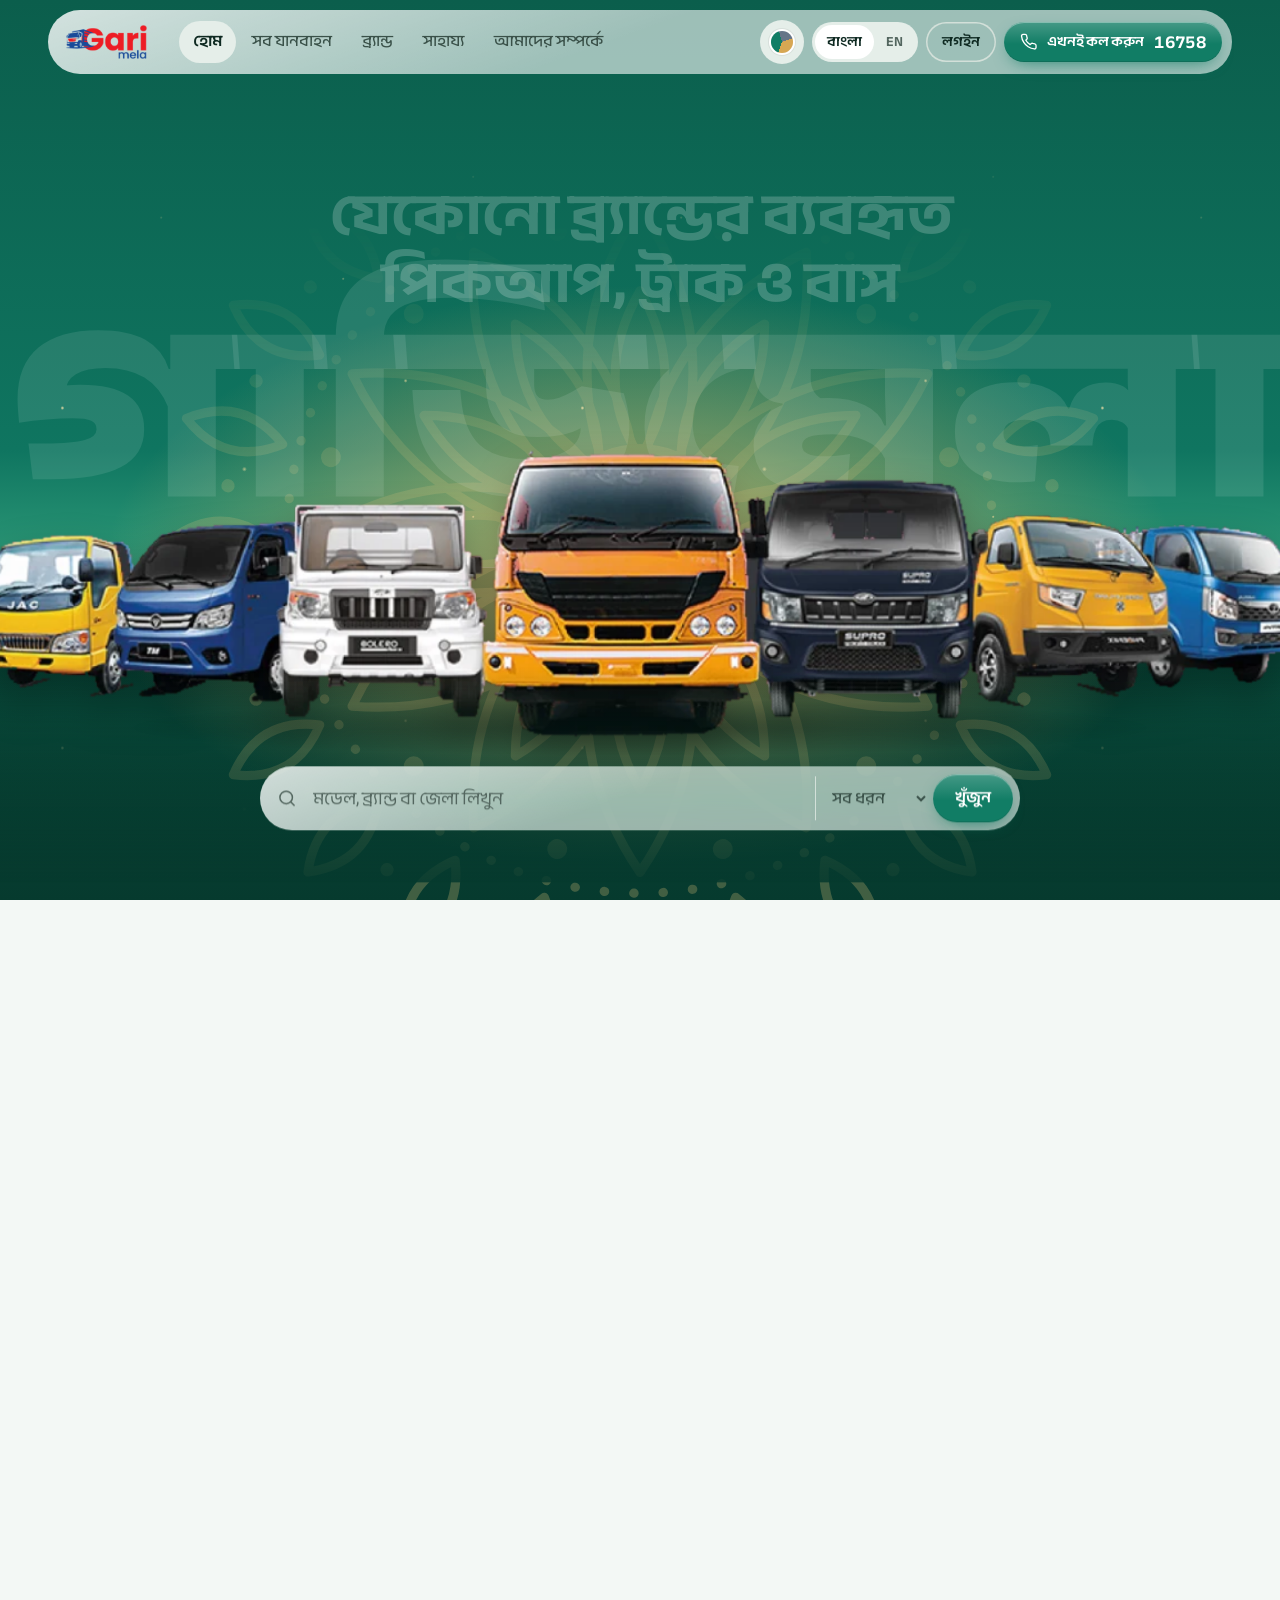
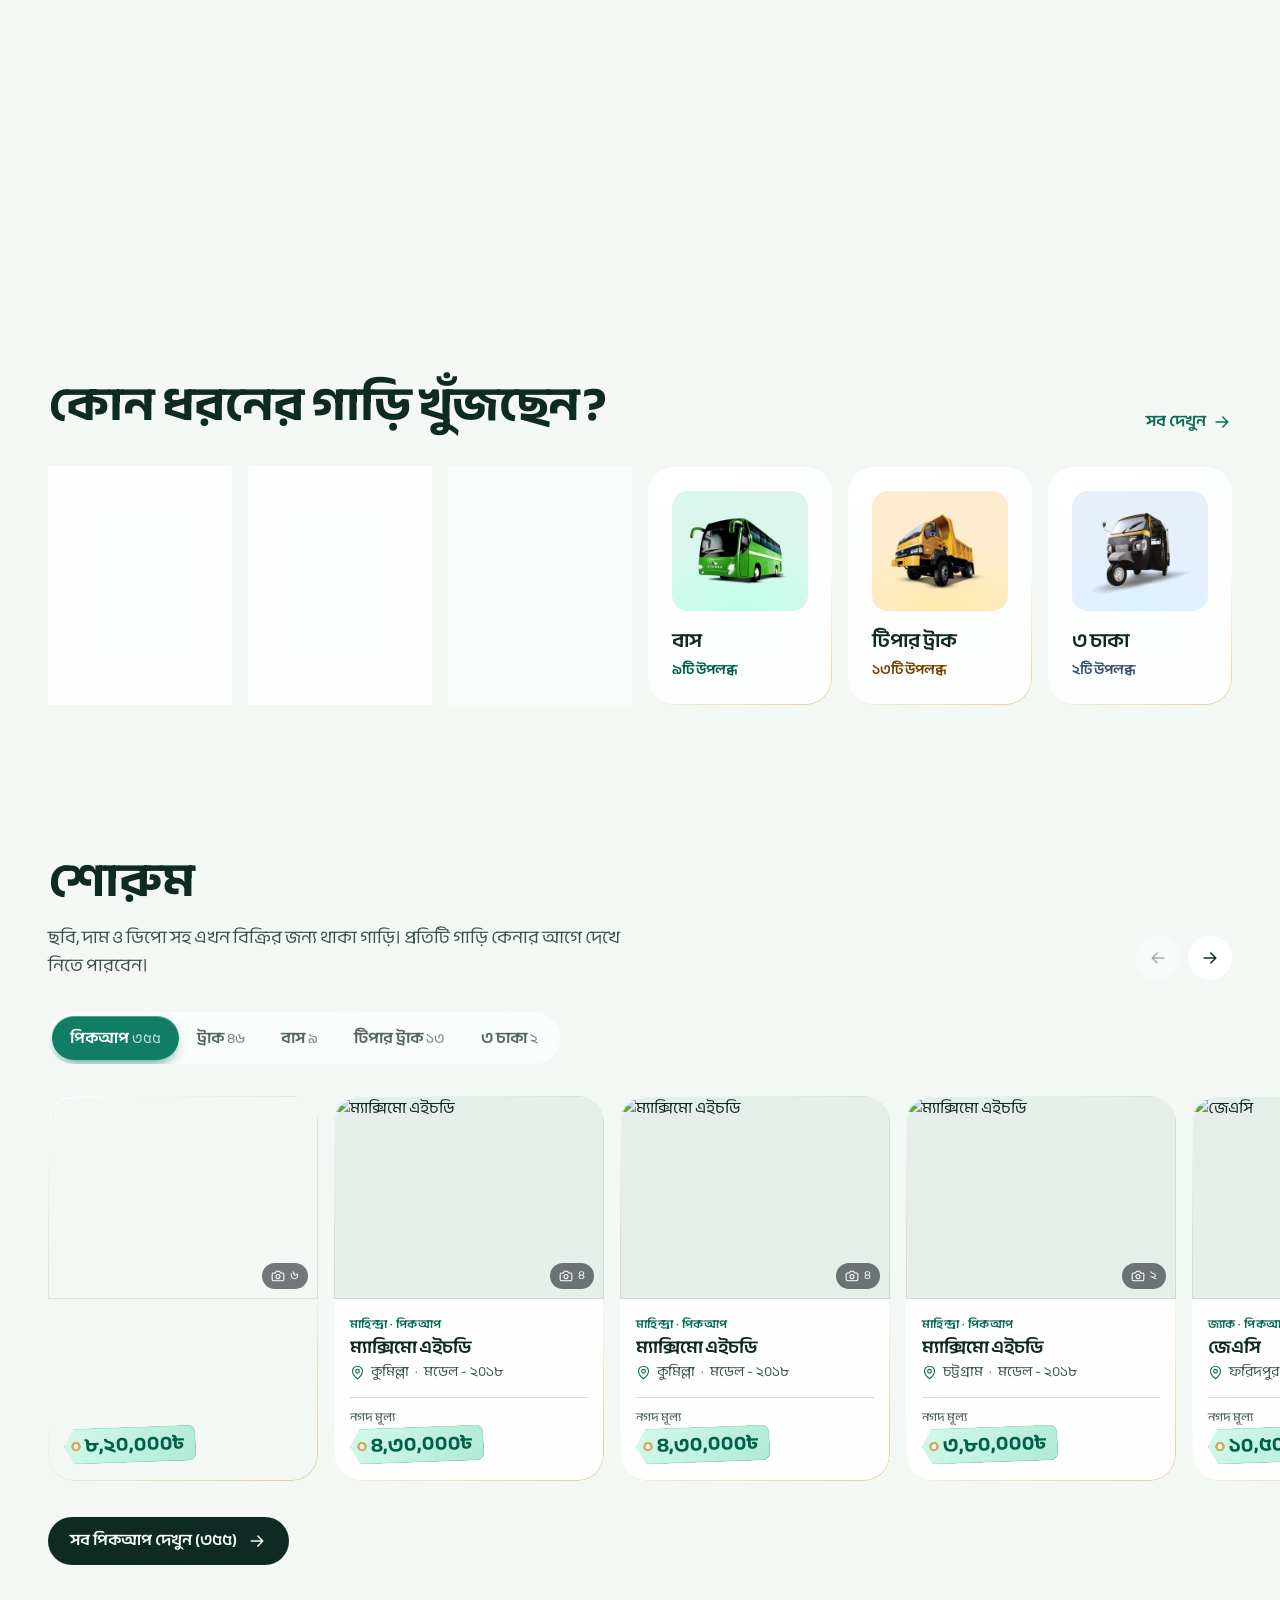
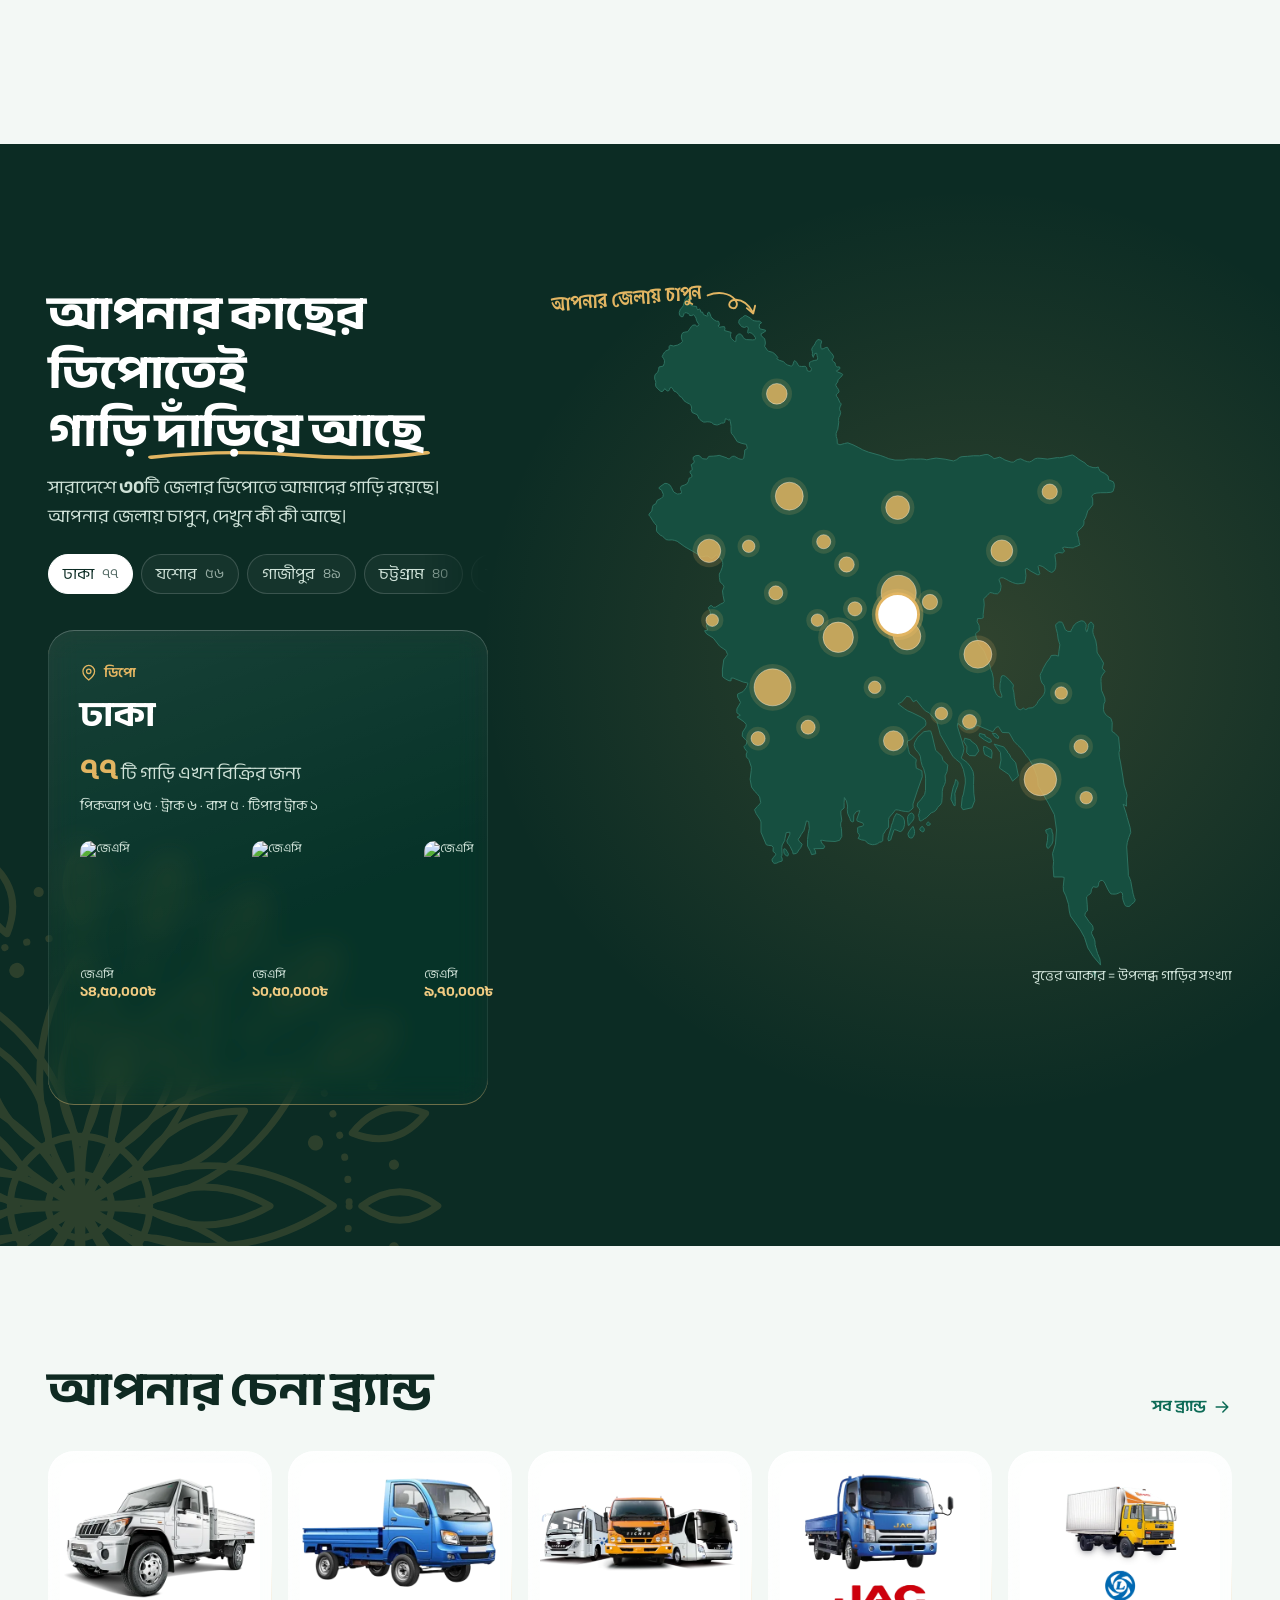
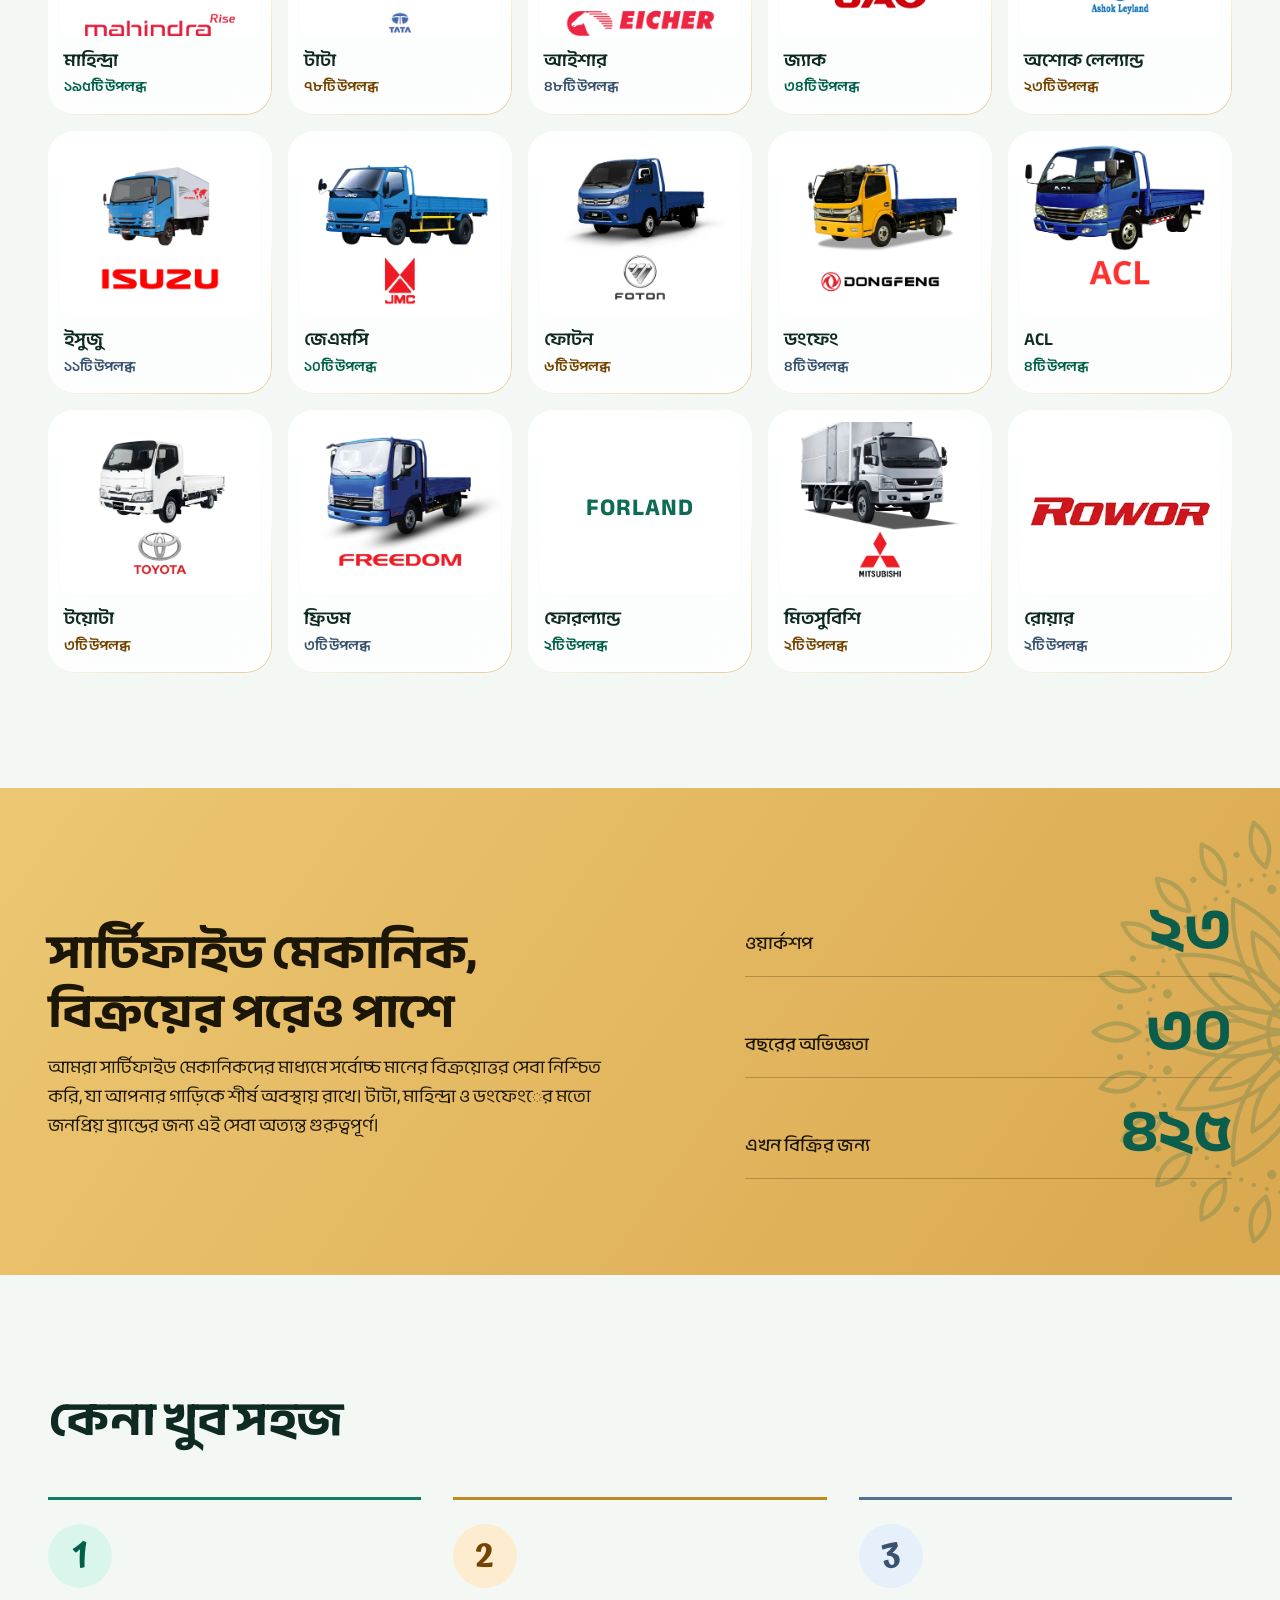
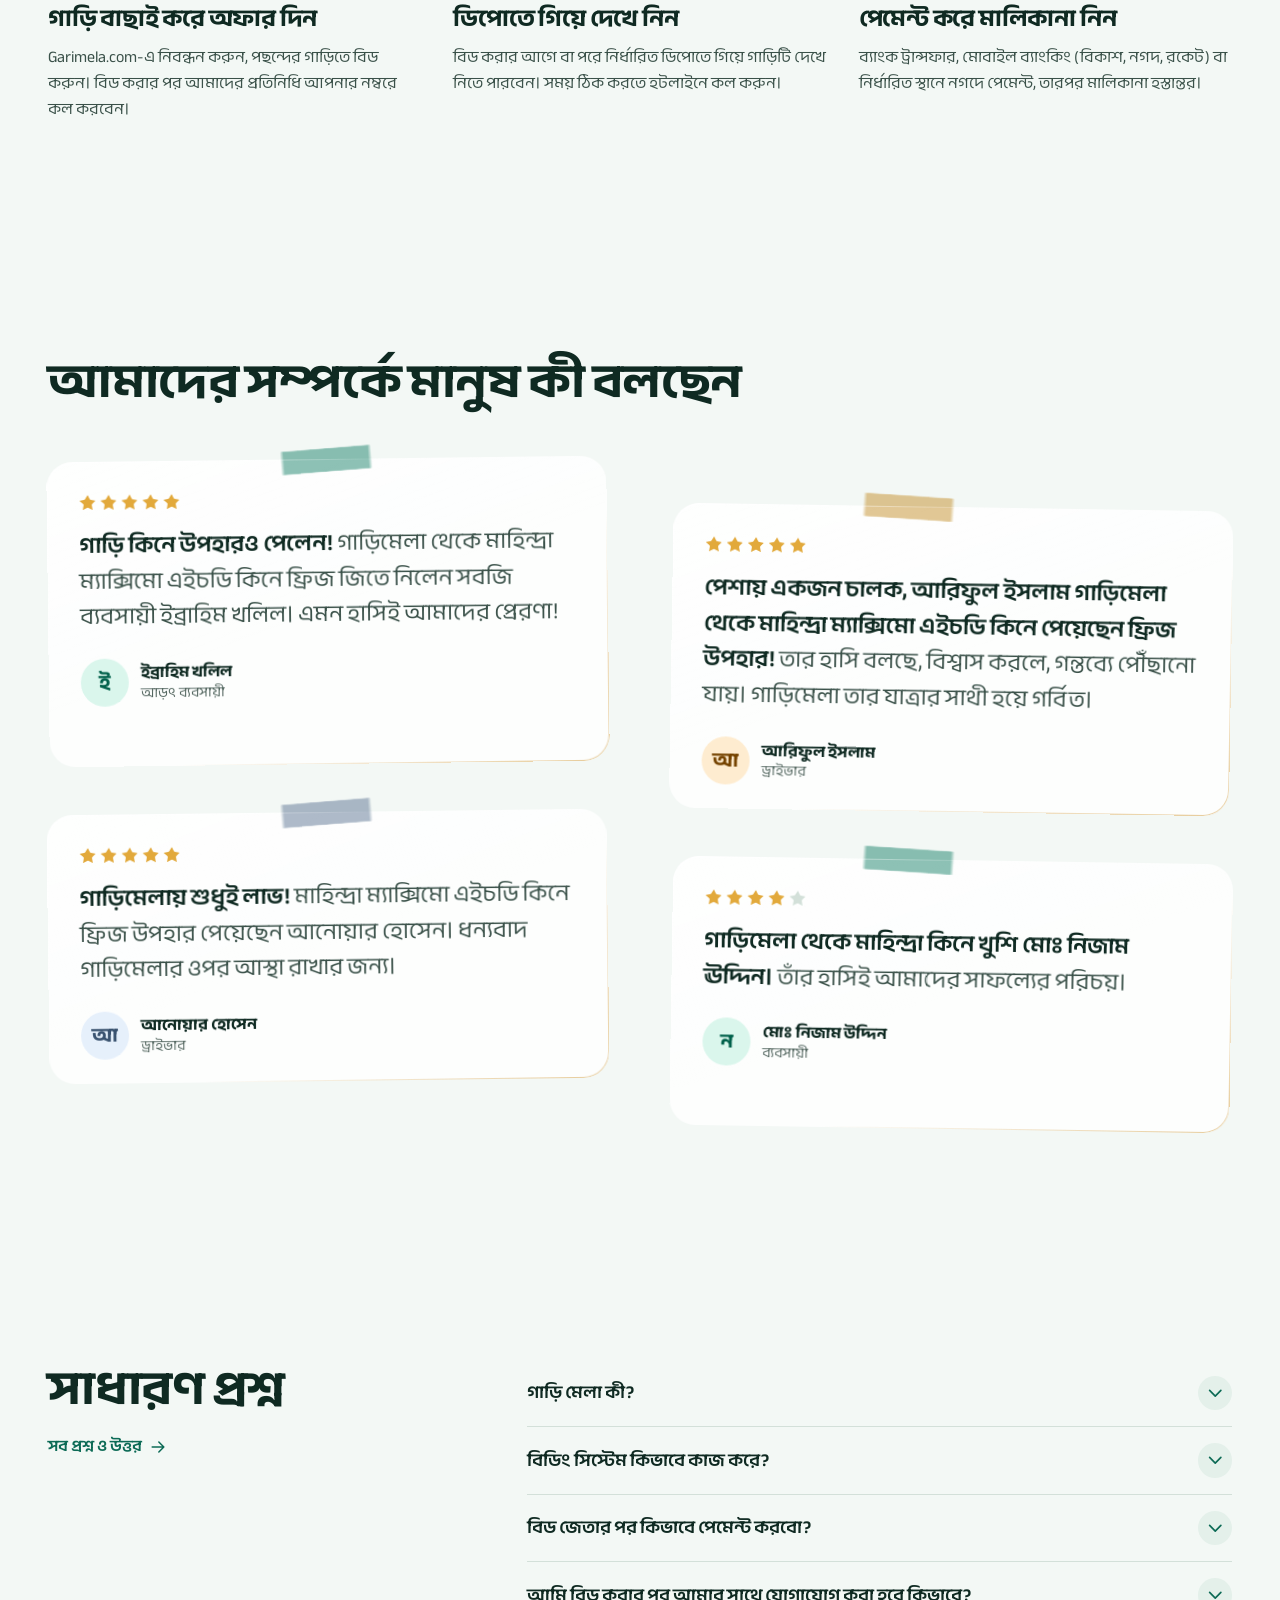
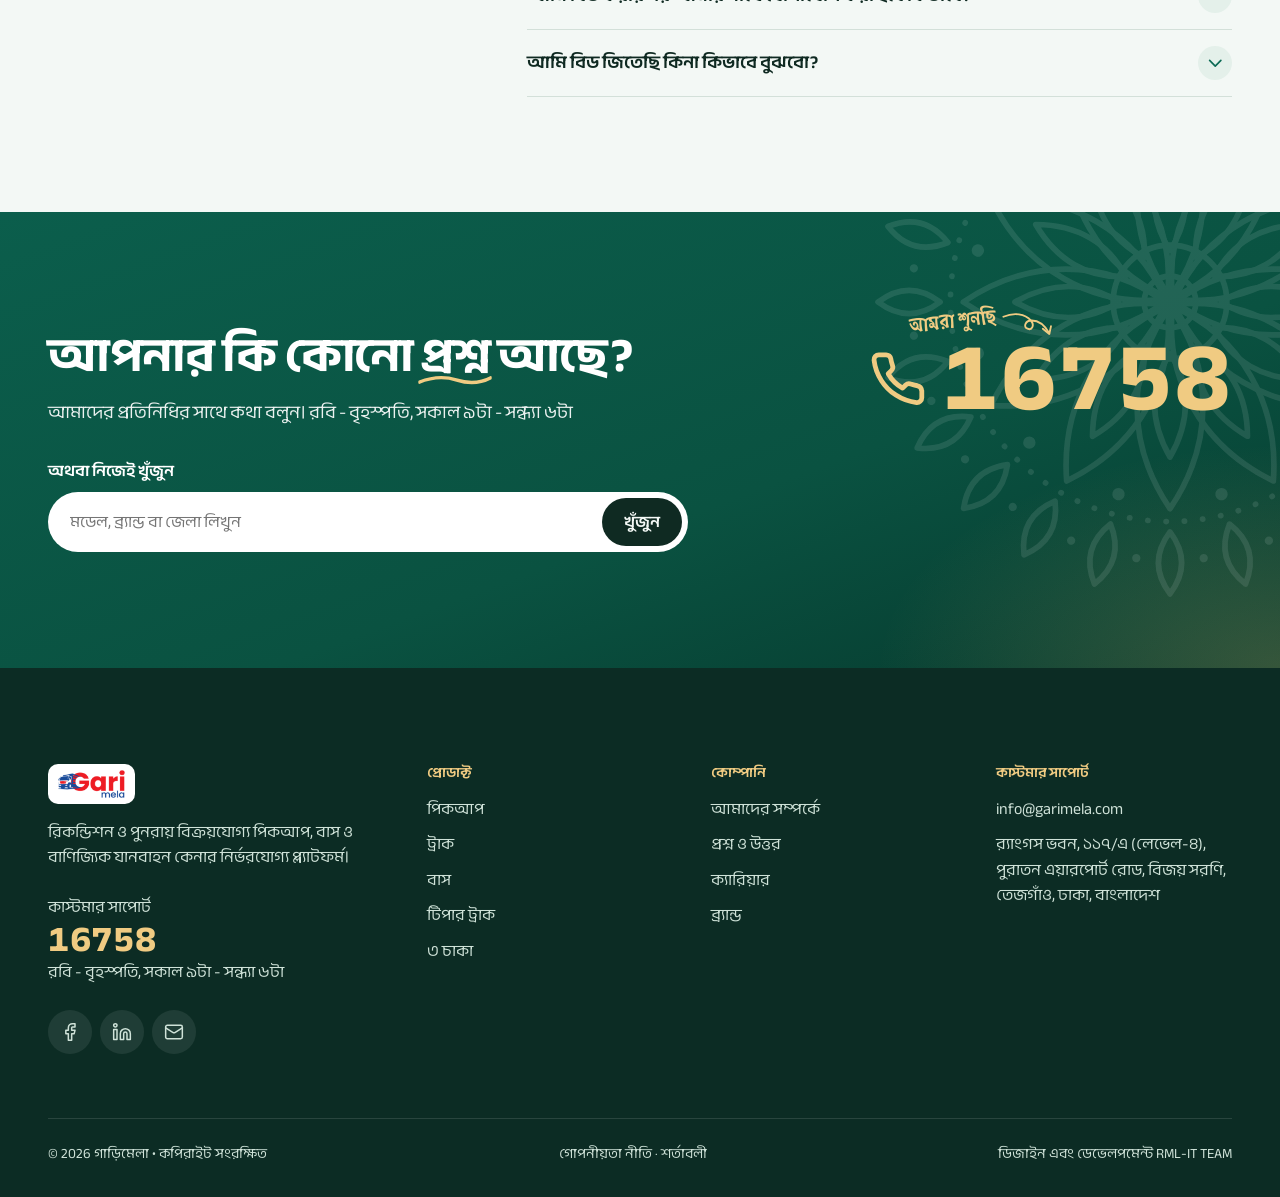
==== commit c4a29338: "Version asset URLs so browsers fetch fresh CSS/JS after each deploy Co-Authored-By: Claude Opus 5.5 " ====
--- a/index.html
+++ b/index.html
@@ -2,7 +2,7 @@
 <html lang="bn">
 <head>
   <meta charset="utf-8">
-  <script src="assets/theme-init.js"></script>
+  <script src="assets/theme-init.js?v=20261112b"></script>
   <meta name="viewport" content="width=device-width, initial-scale=1, viewport-fit=cover">
   <title>গাড়িমেলা · Gari Mela | নগদ বা কিস্তিতে ব্যবহৃত পিকআপ, ট্রাক ও বাস</title>
   <meta name="description" content="গাড়িমেলায় আপনার স্বপ্নের গাড়ি কিনুন নগদ বা কিস্তিতে। মাহিন্দ্রা, টাটা, আইশারসহ ১৫টি ব্র্যান্ডের ব্যবহৃত পিকআপ, ট্রাক ও বাস, সারাদেশের ডিপোতে।">
@@ -18,9 +18,9 @@
   <link rel="stylesheet" href="https://fonts.googleapis.com/css2?family=Anek+Bangla:wdth,wght@75..125,300..800&family=Atma:wght@600&display=swap">
   <link rel="preload" as="image" href="assets/img/lineup.webp" media="(min-width: 700px)">
   <link rel="preload" as="image" href="assets/img/lineup-sm.webp" media="(max-width: 699px)">
-  <link rel="stylesheet" href="assets/site.css">
-  <link rel="stylesheet" href="assets/themes.css">
-  <script src="assets/site.js" defer></script>
+  <link rel="stylesheet" href="assets/site.css?v=20261112b">
+  <link rel="stylesheet" href="assets/themes.css?v=20261112b">
+  <script src="assets/site.js?v=20261112b" defer></script>
 </head>
 <body data-page="home" class="is-home">
 <header id="site-header"></header>
--- a/assets/site.css
+++ b/assets/site.css
@@ -194,16 +194,29 @@
 .badge { position: absolute; left: 10px; top: 10px; padding: 4px 10px; border-radius: var(--r-pill); font-size: var(--t-12); font-weight: 600; background: var(--surface); color: var(--ink); box-shadow: var(--sh-sm); }
 .badge--sold { background: var(--deep); color: #fff; }
 .vcard__body { display: grid; gap: 2px; padding: var(--s-4) var(--s-4) var(--s-4); }
-.vcard__brand { font-size: var(--t-12); font-weight: 600; color: var(--ink-3); letter-spacing: 0.04em; text-transform: uppercase; }
+.vcard__brand { font-size: var(--t-12); font-weight: 600; color: var(--brand-ink); letter-spacing: 0.04em; text-transform: uppercase; }
 .vcard__title { font-size: var(--t-18); font-weight: 600; line-height: 1.3; overflow: hidden; display: -webkit-box; -webkit-line-clamp: 1; -webkit-box-orient: vertical; }
 .vcard__meta { display: flex; align-items: center; gap: 6px; font-size: var(--t-14); color: var(--ink-2); }
 .vcard__meta .icon { width: 15px; height: 15px; color: var(--ink-3); }
 .vcard__price { display: flex; align-items: baseline; justify-content: space-between; gap: var(--s-3); margin-top: var(--s-3); padding-top: var(--s-3); border-top: 1px solid var(--line); }
 .price { font-size: var(--t-20); font-weight: 700; color: var(--ink); font-variant-numeric: tabular-nums; }
 .price small { font-size: var(--t-12); font-weight: 500; color: var(--ink-3); display: block; line-height: 1.2; }
-.price--inst { font-size: var(--t-14); font-weight: 600; color: var(--ink-2); text-align: right; }
+/* the cash price hangs on a showroom tag: notched end, punched hole, a slight hand-tied tilt that
+   straightens when you reach for the card. Tag colour is the theme's --tag (never the action colour). */
+.price .tag {
+  display: inline-block; margin-top: 4px; padding: 2px 12px 2px 21px; font-weight: 700;
+  background: radial-gradient(circle 5px at 12px 50%, var(--accent) 0 4.4px, transparent 5px), linear-gradient(120deg, var(--tag-bg), var(--tag-bg-2));
+  color: var(--tag-ink); border-radius: 3px 8px 8px 3px;
+  box-shadow: inset 0 0 0 1px color-mix(in oklab, var(--brand) 28%, transparent), inset 0 1px 0 rgb(255 255 255 / .35);
+  clip-path: polygon(10px 0, 100% 0, 100% 100%, 10px 100%, 0 50%);
+  -webkit-mask: radial-gradient(circle 2.6px at 12px 50%, transparent 92%, #000); mask: radial-gradient(circle 2.6px at 12px 50%, transparent 92%, #000);
+  rotate: -2deg; transform-origin: 0 50%; transition: rotate var(--d-med) var(--ease-out);
+}
+@media (hover: hover) and (pointer: fine) { .vcard:hover .price .tag { rotate: 0deg; } }
+.price--inst { font-size: var(--t-14); font-weight: 600; color: var(--brand-ink); text-align: right; }
 .vcard--sold .vcard__media img { filter: grayscale(0.6); opacity: .8; }
 .vcard--sold .price { color: var(--ink-3); }
+.vcard--sold .price .tag { background: var(--sunk); color: var(--ink-2); }
 
 .grid { display: grid; grid-template-columns: repeat(auto-fill, minmax(260px, 1fr)); gap: var(--s-5); }
 
@@ -230,8 +243,8 @@
 .footer__brand img { height: 40px; width: auto; background: #fff; padding: 6px 10px; border-radius: var(--r-sm); }
 .footer__brand p { margin-top: var(--s-4); max-width: 34ch; }
 .footer__hot { margin-top: var(--s-5); display: inline-grid; gap: 2px; color: #fff; }
-.footer__hot strong { font-size: var(--t-36); line-height: 1; letter-spacing: 0.02em; }
-.site-footer h3 { font-size: var(--t-14); font-weight: 600; color: #fff; margin-bottom: var(--s-4); }
+.footer__hot strong { font-size: var(--t-36); line-height: 1; letter-spacing: 0.02em; color: var(--stage-accent); }
+.site-footer h3 { font-size: var(--t-14); font-weight: 600; color: var(--stage-accent); margin-bottom: var(--s-4); }
 .site-footer ul { list-style: none; margin: 0; padding: 0; display: grid; gap: 10px; }
 .footer__bottom { display: flex; flex-wrap: wrap; gap: var(--s-4); justify-content: space-between; margin-top: var(--s-8); padding-top: var(--s-5); border-top: 1px solid oklch(1 0 0 / .12); font-size: var(--t-14); }
 .social { display: flex; gap: var(--s-2); margin-top: var(--s-5); }
@@ -315,7 +328,7 @@
 .hero__sub { grid-column: 1; margin-top: var(--s-5); font-size: var(--t-20); font-weight: 600; max-width: 44ch; color: oklch(1 0 0 / .96); }
 .hero__facts { grid-column: 2; grid-row: 1 / span 3; list-style: none; margin: 0; padding: 0; display: grid; gap: var(--s-4); text-align: right; }
 .hero__facts li { display: grid; line-height: 1.2; font-size: var(--t-14); font-weight: 600; color: oklch(1 0 0 / .92); }
-.hero__facts strong { font-size: var(--t-36); font-weight: 700; line-height: 1.05; color: #fff; }
+.hero__facts strong { font-size: var(--t-36); font-weight: 700; line-height: 1.05; color: var(--stage-accent); }
 .hero__beat {
   position: absolute; left: 0; right: 0; top: 17%; z-index: 3; margin: 0; text-align: center; pointer-events: none;
   font-size: clamp(2rem, 4.6vw, 4rem); font-weight: 700; line-height: 1.15; font-variation-settings: "wdth" var(--wdth-d);
@@ -392,10 +405,11 @@
 }
 @media (hover: hover) and (pointer: fine) { .type-tile:hover { transform: translateY(-3px); box-shadow: var(--sh-md); } }
 .type-tile:active { transform: scale(.98); }
-.type-tile img { height: 104px; width: 100%; object-fit: contain; object-position: left center; margin-bottom: var(--s-3); transition: transform var(--d-slow) var(--ease-out); }
+/* each body type sits in its own tinted bay (the theme's three category colours, in turn) */
+.type-tile img { height: 120px; width: 100%; padding: 10px 12px; object-fit: contain; object-position: center; margin-bottom: var(--s-3); background: radial-gradient(90% 60% at 50% 100%, oklch(from var(--cat) var(--soft-l) calc(c * .7) h), var(--cat-soft)); border-radius: var(--r-md); transition: transform var(--d-slow) var(--ease-out); }
 @media (hover: hover) and (pointer: fine) { .type-tile:hover img { transform: translateX(6px); } }
 .type-tile__name { font-size: var(--t-20); font-weight: 600; }
-.type-tile__count { font-size: var(--t-14); color: var(--ink-3); }
+.type-tile__count { font-size: var(--t-14); font-weight: 600; color: var(--cat-ink); }
 .type-tile.is-empty { opacity: .6; }
 
 /* ---------- showroom: segmented control + rail ---------- */
@@ -450,13 +464,13 @@
 .depot-panel__eyebrow { display: inline-flex; gap: 6px; align-items: center; font-size: var(--t-14); color: var(--dot); font-weight: 600; }
 .depot-panel h3 { font-size: var(--t-36); margin-top: 2px; font-variation-settings: "wdth" var(--wdth-d); }
 .depot-panel__n { margin-top: var(--s-2); font-size: var(--t-18); color: var(--on-deep); }
-.depot-panel__n strong { font-size: var(--t-30); color: #fff; }
+.depot-panel__n strong { font-size: var(--t-30); color: var(--dot); }
 .depot-panel__types { font-size: var(--t-14); color: var(--on-deep); margin-top: 2px; }
 .depot-panel__cars { display: grid; grid-template-columns: repeat(3, 1fr); gap: var(--s-3); margin: var(--s-5) 0; }
 .depot-panel__cars a { text-decoration: none; display: grid; gap: 6px; font-size: var(--t-12); line-height: 1.3; color: var(--on-deep); }
 .depot-panel__cars img { aspect-ratio: 4/3; width: 100%; object-fit: cover; border-radius: var(--r-sm); transition: transform var(--d-med) var(--ease-out); }
 @media (hover: hover) and (pointer: fine) { .depot-panel__cars a:hover img { transform: scale(1.04); } }
-.depot-panel__cars b { display: block; color: #fff; font-size: var(--t-14); }
+.depot-panel__cars b { display: block; color: var(--stage-accent); font-size: var(--t-14); }
 .depot-panel .btn--dark { --bg-c: #fff; --fg-c: var(--deep); }
 @media (max-width: 900px) {
   .map-grid { grid-template-columns: 1fr; }
@@ -476,21 +490,24 @@
 @media (hover: hover) and (pointer: fine) { .brand-tile:hover .brand-tile__art img { transform: scale(1.05); } }
 .brand-tile__art b { font-size: var(--t-24); color: var(--brand-ink); letter-spacing: .04em; text-transform: uppercase; }
 .brand-tile__name { font-weight: 600; font-size: var(--t-18); padding-inline: 4px; }
-.brand-tile__n { font-size: var(--t-14); color: var(--ink-3); padding-inline: 4px; }
+.brand-tile__n { font-size: var(--t-14); font-weight: 600; color: var(--cat-ink); padding-inline: 4px; }
 
 /* ---------- trust ---------- */
-.trust { background: linear-gradient(120deg, var(--tint) 30%, color-mix(in oklab, var(--tint) 35%, transparent)); padding-block: clamp(var(--s-8), 8vw, var(--s-9)); }
+/* trust: a committed colour band, a different region per theme (paddy gold / sunset / water hyacinth) */
+.trust { background: linear-gradient(125deg, var(--trust-a), var(--trust-b)); color: var(--trust-ink); padding-block: clamp(var(--s-8), 8vw, var(--s-9)); }
+.trust .lede { color: inherit; }
 .trust__grid { display: grid; grid-template-columns: 1.3fr 1fr; gap: var(--s-8); align-items: center; }
 .trust__facts { margin: 0; display: grid; gap: var(--s-2); }
-.trust__facts div { display: flex; align-items: baseline; justify-content: space-between; gap: var(--s-4); padding-block: var(--s-4); border-bottom: 1px solid color-mix(in oklab, var(--brand) 24%, transparent); }
-.trust__facts dt { font-size: var(--t-18); font-weight: 500; color: var(--ink-2); }
-.trust__facts dd { margin: 0; font-size: clamp(var(--t-36), 5vw, var(--t-60)); font-weight: 700; line-height: 1; color: var(--brand-ink); }
+.trust__facts div { display: flex; align-items: baseline; justify-content: space-between; gap: var(--s-4); padding-block: var(--s-4); border-bottom: 1px solid color-mix(in oklab, var(--trust-ink) 24%, transparent); }
+.trust__facts dt { font-size: var(--t-18); font-weight: 500; color: inherit; }
+.trust__facts dd { margin: 0; font-size: clamp(var(--t-36), 5vw, var(--t-60)); font-weight: 700; line-height: 1; color: var(--trust-num); }
 @media (max-width: 860px) { .trust__grid { grid-template-columns: 1fr; gap: var(--s-6); } }
 
 /* ---------- steps ---------- */
 .steps { list-style: none; margin: var(--s-7) 0 0; padding: 0; display: grid; grid-template-columns: repeat(3, 1fr); gap: var(--s-6); counter-reset: s; }
-.steps li { border-top: 2px solid var(--ink); padding-top: var(--s-5); }
-.steps__n { display: block; font-size: var(--t-48); font-weight: 700; line-height: 1; color: var(--brand-ink); margin-bottom: var(--s-4); }
+/* a real sequence, so each step gets its own colour: a rule in the colour and a stamped numeral */
+.steps li { border-top: 3px solid var(--cat); padding-top: var(--s-5); }
+.steps__n { display: grid; place-items: center; width: 64px; height: 64px; border-radius: 50%; font-size: var(--t-36); font-weight: 700; line-height: 1; color: var(--cat-ink); background: var(--cat-soft); margin-bottom: var(--s-4); rotate: -6deg; }
 .steps h3 { font-size: var(--t-24); }
 .steps p { margin-top: var(--s-3); color: var(--ink-2); }
 @media (max-width: 800px) { .steps { grid-template-columns: 1fr; } }
@@ -507,7 +524,7 @@
 .voice:nth-child(even) { transform: translateY(var(--s-7)); rotate: .9deg; }
 .voice::before { /* tape */
   content: ""; position: absolute; top: -11px; left: 50%; width: 92px; height: 24px; translate: -50% 0; rotate: -4deg;
-  background: color-mix(in oklab, var(--accent) 42%, transparent); border-radius: 2px;
+  background: color-mix(in oklab, var(--cat) 48%, transparent); border-radius: 2px;
   box-shadow: inset 0 0 0 1px rgb(255 255 255 / .25);
   -webkit-mask: linear-gradient(90deg, transparent, #000 4px calc(100% - 4px), transparent); mask: linear-gradient(90deg, transparent, #000 4px calc(100% - 4px), transparent);
 }
@@ -522,7 +539,7 @@
 .voice figcaption > span:last-child { display: grid; line-height: 1.35; }
 .voice figcaption strong { font-size: var(--t-16); }
 .voice figcaption span span { color: var(--ink-3); font-size: var(--t-14); }
-.voice__mono { width: 48px; height: 48px; border-radius: 50%; display: grid; place-items: center; background: var(--tint); color: var(--brand-ink); font-weight: 700; font-size: var(--t-20); }
+.voice__mono { width: 48px; height: 48px; border-radius: 50%; display: grid; place-items: center; background: var(--cat-soft); color: var(--cat-ink); font-weight: 700; font-size: var(--t-20); }
 .section--voices { padding-bottom: calc(clamp(var(--s-8), 9vw, var(--s-10)) + var(--s-7)); }
 @media (max-width: 760px) { .voices { grid-template-columns: 1fr; gap: var(--s-6); } .voice:nth-child(even) { transform: none; } .section--voices { padding-bottom: var(--s-8); } }
 
@@ -532,8 +549,9 @@
 .faq { border-bottom: 1px solid var(--line); }
 .faq summary { list-style: none; display: flex; justify-content: space-between; align-items: center; gap: var(--s-4); min-height: 64px; padding-block: var(--s-4); font-size: var(--t-18); font-weight: 600; cursor: pointer; }
 .faq summary::-webkit-details-marker { display: none; }
-.faq summary .icon { color: var(--ink-3); transition: transform var(--d-med) var(--ease-out); }
-.faq[open] summary .icon { transform: rotate(180deg); }
+.faq summary .icon { box-sizing: content-box; padding: 6px; border-radius: 50%; color: var(--brand-ink); background: var(--tint); transition: transform var(--d-med) var(--ease-out), background-color var(--d-fast), color var(--d-fast); }
+.faq[open] summary { color: var(--brand-ink); }
+.faq[open] summary .icon { transform: rotate(180deg); background: var(--brand); color: var(--on-brand); }
 .faq__a { padding-bottom: var(--s-5); color: var(--ink-2); max-width: 64ch; }
 @media (max-width: 800px) { .faq-grid { grid-template-columns: 1fr; gap: var(--s-4); } }
 
@@ -562,7 +580,7 @@
    LISTING
    ===================================================================== */
 .list-head { display: flex; align-items: end; justify-content: space-between; gap: var(--s-4); flex-wrap: wrap; }
-.list-head p { color: var(--ink-3); font-size: var(--t-18); }
+.list-head p { color: var(--brand-ink); font-size: var(--t-18); font-weight: 600; }
 .filters {
   position: sticky; top: 84px; z-index: var(--z-sticky); margin: var(--s-5) 0 var(--s-4);
   display: grid; grid-template-columns: minmax(200px, 1.6fr) repeat(4, minmax(120px, 1fr)) auto auto; gap: 6px; align-items: center;
@@ -618,17 +636,34 @@
 .vd__info { position: sticky; top: 96px; display: grid; gap: var(--s-3); }
 .vd__info h1 { font-size: clamp(var(--t-30), 3.4vw, var(--t-48)); font-variation-settings: "wdth" var(--wdth-d); }
 .vd__where { display: flex; align-items: center; gap: 6px; color: var(--ink-2); font-size: var(--t-18); }
-.vd__prices { display: flex; gap: var(--s-6); flex-wrap: wrap; padding: var(--s-5); margin-top: var(--s-2); border-radius: var(--r-lg); background: var(--surface); box-shadow: var(--sh-sm); }
-.vd__prices small { display: block; font-size: var(--t-14); color: var(--ink-3); }
-.vd__prices strong { font-size: var(--t-36); line-height: 1.1; }
-.vd__prices div + div strong { font-size: var(--t-24); color: var(--ink-2); }
+/* price as a two-part showroom ticket: the cash stub in the theme's tag colour, a perforation with
+   punched notches, the installment stub on the card surface */
+.vd__prices { display: flex; margin-top: var(--s-2); filter: drop-shadow(0 8px 16px oklch(from var(--shade) l c h / .16)); }
+.vd__prices > div { flex: 1 1 0; min-width: 0; padding: var(--s-5) clamp(var(--s-4), 3vw, var(--s-6)); }
+.vd__prices > div:first-child {
+  background: linear-gradient(120deg, var(--tag-bg), var(--tag-bg-2)); color: var(--tag-ink); border-radius: var(--r-lg) 0 0 var(--r-lg);
+  -webkit-mask: radial-gradient(circle 10px at 100% 0, transparent 96%, #000) top / 100% 51% no-repeat, radial-gradient(circle 10px at 100% 100%, transparent 96%, #000) bottom / 100% 51% no-repeat;
+  mask: radial-gradient(circle 10px at 100% 0, transparent 96%, #000) top / 100% 51% no-repeat, radial-gradient(circle 10px at 100% 100%, transparent 96%, #000) bottom / 100% 51% no-repeat;
+}
+.vd__prices > div + div {
+  border-radius: 0 var(--r-lg) var(--r-lg) 0;
+  background: linear-gradient(color-mix(in oklab, var(--tag-bg) 55%, transparent) 50%, transparent 0) 0 0 / 2px 10px repeat-y, color-mix(in oklab, var(--tag-bg) 14%, var(--surface));
+  -webkit-mask: radial-gradient(circle 10px at 0 0, transparent 96%, #000) top / 100% 51% no-repeat, radial-gradient(circle 10px at 0 100%, transparent 96%, #000) bottom / 100% 51% no-repeat;
+  mask: radial-gradient(circle 10px at 0 0, transparent 96%, #000) top / 100% 51% no-repeat, radial-gradient(circle 10px at 0 100%, transparent 96%, #000) bottom / 100% 51% no-repeat;
+}
+.vd__prices > div:only-child { border-radius: var(--r-lg); -webkit-mask: none; mask: none; flex: 0 1 auto; }
+.vd__prices small { display: block; font-size: var(--t-14); font-weight: 600; color: inherit; }
+.vd__prices > div + div small { color: var(--ink-2); font-weight: 500; }
+.vd__prices strong { font-size: clamp(var(--t-24), 3.2vw, var(--t-36)); line-height: 1.1; }
+.vd__prices > div + div strong { font-size: clamp(var(--t-20), 2.2vw, var(--t-24)); color: var(--brand-ink); }
 .vd__cta { display: flex; flex-wrap: wrap; gap: var(--s-2); }
 .vd__cta .btn { flex: 1 1 200px; }
 .vd__hint { display: flex; gap: 8px; align-items: flex-start; font-size: var(--t-14); color: var(--ink-2); }
 .vd__hint .icon { margin-top: 3px; color: var(--ink-3); }
 .vd__soldnote { padding: var(--s-4); border-radius: var(--r-md); background: var(--chip-bg); color: var(--chip-ink); font-weight: 500; }
 .specs { margin: var(--s-3) 0 0; display: grid; }
-.specs div { display: grid; grid-template-columns: 11rem 1fr; gap: var(--s-3); padding-block: 12px; border-bottom: 1px solid var(--line); }
+.specs div { display: grid; grid-template-columns: 11rem 1fr; gap: var(--s-3); padding: 12px; border-radius: var(--r-sm); }
+.specs div:nth-child(odd) { background: color-mix(in oklab, var(--cat-soft) 70%, transparent); }
 .specs dt { color: var(--ink-3); }
 .specs dd { margin: 0; font-weight: 500; }
 .vd__share { justify-self: start; }
@@ -713,12 +748,22 @@
 .theme-vt::view-transition-old(root), .theme-vt::view-transition-new(root) { animation: none; mix-blend-mode: normal; }
 
 /* ---------- card material: translucent surface, top-left sheen, a rim that catches the theme's light ---------- */
-.vcard, .type-tile, .brand-tile, .brand-card, .aside-card, .contact-card, .vd__prices {
+.vcard, .type-tile, .brand-tile, .brand-card, .aside-card, .contact-card {
   background: linear-gradient(160deg, var(--sheen), transparent 45%), var(--card-bg);
 }
-.type-tile, .brand-tile, .brand-card, .contact-card, .vd__prices { position: relative; }
-.type-tile, .brand-tile, .brand-card, .aside-card, .contact-card, .vd__prices { backdrop-filter: blur(16px) saturate(150%); -webkit-backdrop-filter: blur(16px) saturate(150%); }
-.vcard::after, .type-tile::after, .brand-tile::after, .brand-card::after, .aside-card::after, .contact-card::after, .vd__prices::after, .voice::after {
+.type-tile, .brand-tile, .brand-card, .contact-card { position: relative; }
+.type-tile, .brand-tile, .brand-card, .aside-card, .contact-card { backdrop-filter: blur(16px) saturate(150%); -webkit-backdrop-filter: blur(16px) saturate(150%); }
+
+/* ---------- category colours: three theme hues taken in turn, so neighbours never match.
+   --cat-soft / --cat-ink fix OKLCH lightness (themes.css: --soft-l, --ink-l) for guaranteed contrast. ---------- */
+.type-tile, .brand-tile, .steps li, .voice, .specs { --cat: var(--cat-1); }
+.type-tile:nth-child(3n+2), .brand-tile:nth-child(3n+2), .steps li:nth-child(2), .voice:nth-child(3n+2) { --cat: var(--cat-2); }
+.type-tile:nth-child(3n), .brand-tile:nth-child(3n), .steps li:nth-child(3), .voice:nth-child(3n) { --cat: var(--cat-3); }
+.type-tile, .brand-tile, .steps li, .voice, .specs {
+  --cat-soft: oklch(from var(--cat) var(--soft-l) calc(c * .32) h);
+  --cat-ink: oklch(from var(--cat) var(--ink-l) min(c, .16) h);
+}
+.vcard::after, .type-tile::after, .brand-tile::after, .brand-card::after, .aside-card::after, .contact-card::after, .voice::after {
   content: ""; position: absolute; inset: 0; border-radius: inherit; padding: 1px; pointer-events: none;
   background: linear-gradient(150deg, var(--glass-edge), transparent 32%, transparent 60%, var(--rim));
   -webkit-mask: linear-gradient(#000 0 0) content-box, linear-gradient(#000 0 0); -webkit-mask-composite: xor;
@@ -728,7 +773,7 @@
 :root[data-theme="dark"] .brand-tile__art { box-shadow: inset 0 0 0 1px rgb(255 255 255 / .06); }
 :root[data-theme="dark"] .type-tile img { filter: drop-shadow(0 6px 10px rgb(0 0 0 / .35)); }
 @media (prefers-reduced-transparency: reduce), (prefers-contrast: more) {
-  .vcard, .type-tile, .brand-tile, .brand-card, .aside-card, .contact-card, .vd__prices, .voice { background: var(--surface); backdrop-filter: none; -webkit-backdrop-filter: none; }
+  .vcard, .type-tile, .brand-tile, .brand-card, .aside-card, .contact-card, .voice { background: var(--surface); backdrop-filter: none; -webkit-backdrop-filter: none; }
 }
 
 /* ---------- ambient: the theme's light drifting behind the page, a dot field lit around the pointer
@@ -790,6 +835,7 @@
 .close__call .hand { position: absolute; left: 40px; bottom: calc(100% + 2px); --hand-c: var(--stage-accent); align-items: flex-end; rotate: -6deg; }
 .close__call .hand .icon { margin: 0 0 -18px 2px; }
 .steps__n { font-family: var(--hand); font-weight: 600; }
+.vcard__meta .icon { color: var(--brand-ink); }
 
 /* alpona rosettes as quiet watermarks; they turn a little as the section passes */
 .section--map, .trust, .close { position: relative; isolation: isolate; overflow: hidden; }
@@ -798,7 +844,7 @@
   -webkit-mask: url(rosette.svg) center / contain no-repeat; mask: url(rosette.svg) center / contain no-repeat;
 }
 .section--map::before { width: 760px; left: -300px; bottom: -340px; --motif: color-mix(in oklab, var(--dot) 15%, transparent); }
-.trust::before { width: 460px; right: -260px; top: 50%; translate: 0 -50%; --motif: color-mix(in oklab, var(--brand) 14%, transparent); }
+.trust::before { width: 460px; right: -260px; top: 50%; translate: 0 -50%; --motif: color-mix(in oklab, var(--trust-num) 20%, transparent); }
 .close::before { width: 620px; right: -200px; top: -220px; --motif: rgb(255 255 255 / .1); }
 @supports (animation-timeline: view()) {
   @media (prefers-reduced-motion: no-preference) {
--- a/assets/themes.css
+++ b/assets/themes.css
@@ -52,6 +52,14 @@
   --dot: #E2B562;
   --star: #E2A93B;
 
+  /* body colour roles (price tags derive from --brand, see below);
+     categories = emerald / harvest gold / river slate; trust = a band of ripe paddy gold */
+  --cat-1: #117D65; --cat-2: #C08A22; --cat-3: #56708F;
+  --trust-a:   light-dark(#EDC772, #3A2C0E);
+  --trust-b:   light-dark(#D9A84F, #221A08);
+  --trust-ink: light-dark(#1C1606, #F6EBD2);
+  --trust-num: light-dark(#0B5E4C, #F0CB82);
+
   --r-sm: 10px; --r-md: 16px; --r-lg: 26px; --r-xl: 38px;
   --wdth-d: 104; --blur: 22px;
 }
@@ -103,6 +111,15 @@
   --dot: #F08A47;
   --star: #F2B65A;
 
+  /* body colour roles (price tags derive from --brand, see below);
+     categories = headlight orange / twilight blue / dusk rose;
+     trust = the sunset itself (peach in light, plum-indigo in dark) */
+  --cat-1: #E3691F; --cat-2: #3E6FB0; --cat-3: #B0507A;
+  --trust-a:   light-dark(#FFE6D2, #2B2550);
+  --trust-b:   light-dark(#F9C59C, #18233F);
+  --trust-ink: light-dark(#112639, #F3F6FA);
+  --trust-num: light-dark(#A23F0C, #FFB774);
+
   --r-sm: 6px; --r-md: 10px; --r-lg: 16px; --r-xl: 24px;
   --wdth-d: 116; --blur: 20px;
 }
@@ -153,8 +170,29 @@
   --dot: #4FC4D6;
   --star: #F0B429;
 
+  /* body colour roles from the Bengal monsoon (price tags derive from --brand, see below);
+     categories = river teal / kadam yellow / water-hyacinth lilac; trust = a band of hyacinth lilac */
+  --cat-1: #0B7E90; --cat-2: #D99A1E; --cat-3: #8466C4;
+  --trust-a:   light-dark(#EEE8FA, #2B2546);
+  --trust-b:   light-dark(#D8CCF3, #1C1A2E);
+  --trust-ink: light-dark(#1E272E, #F1EEFA);
+  --trust-num: light-dark(#5A3D9E, #CDB8FF);
+
   --r-sm: 8px; --r-md: 14px; --r-lg: 22px; --r-xl: 32px;
   --wdth-d: 98; --blur: 30px;
+}
+
+/* category colours are derived per element from --cat by fixing OKLCH lightness, so text on a
+   tinted chip keeps contrast in every palette: soft = pale tint, ink = same hue at reading lightness */
+:root { --soft-l: .95; --ink-l: .43; }
+:root[data-theme="dark"] { --soft-l: .3; --ink-l: .86; }
+
+/* price tag = the theme's own brand hue, held quiet: a pale tint of it (deep tint in dark) with the
+   figure in the same hue at reading lightness. It belongs to the palette instead of fighting the CTA. */
+:root, :root[data-palette] {
+  --tag-bg:   oklch(from var(--brand) var(--soft-l) calc(c * .45) h);
+  --tag-bg-2: oklch(from var(--brand) calc(var(--soft-l) - .06) calc(c * .65) h);
+  --tag-ink:  oklch(from var(--brand) var(--ink-l) min(c, .17) h);
 }
 
 /* =====================================================================
